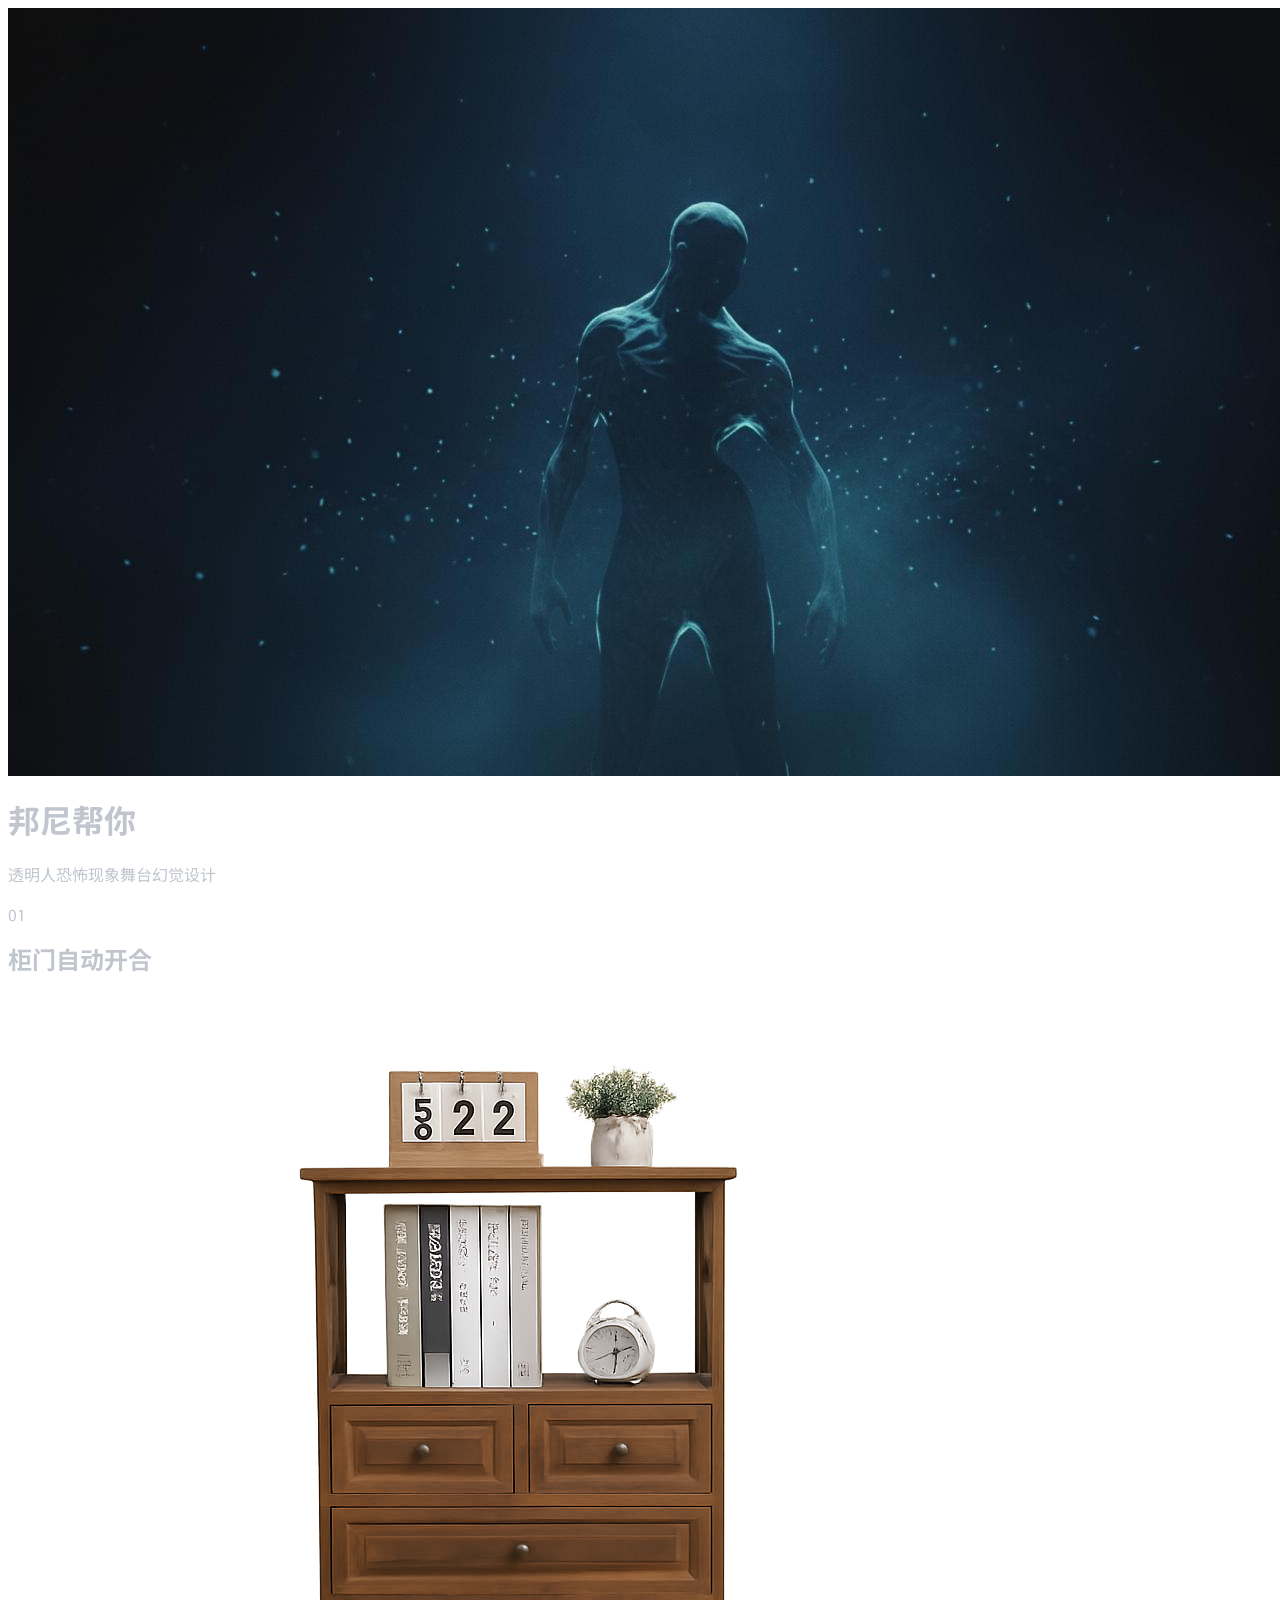
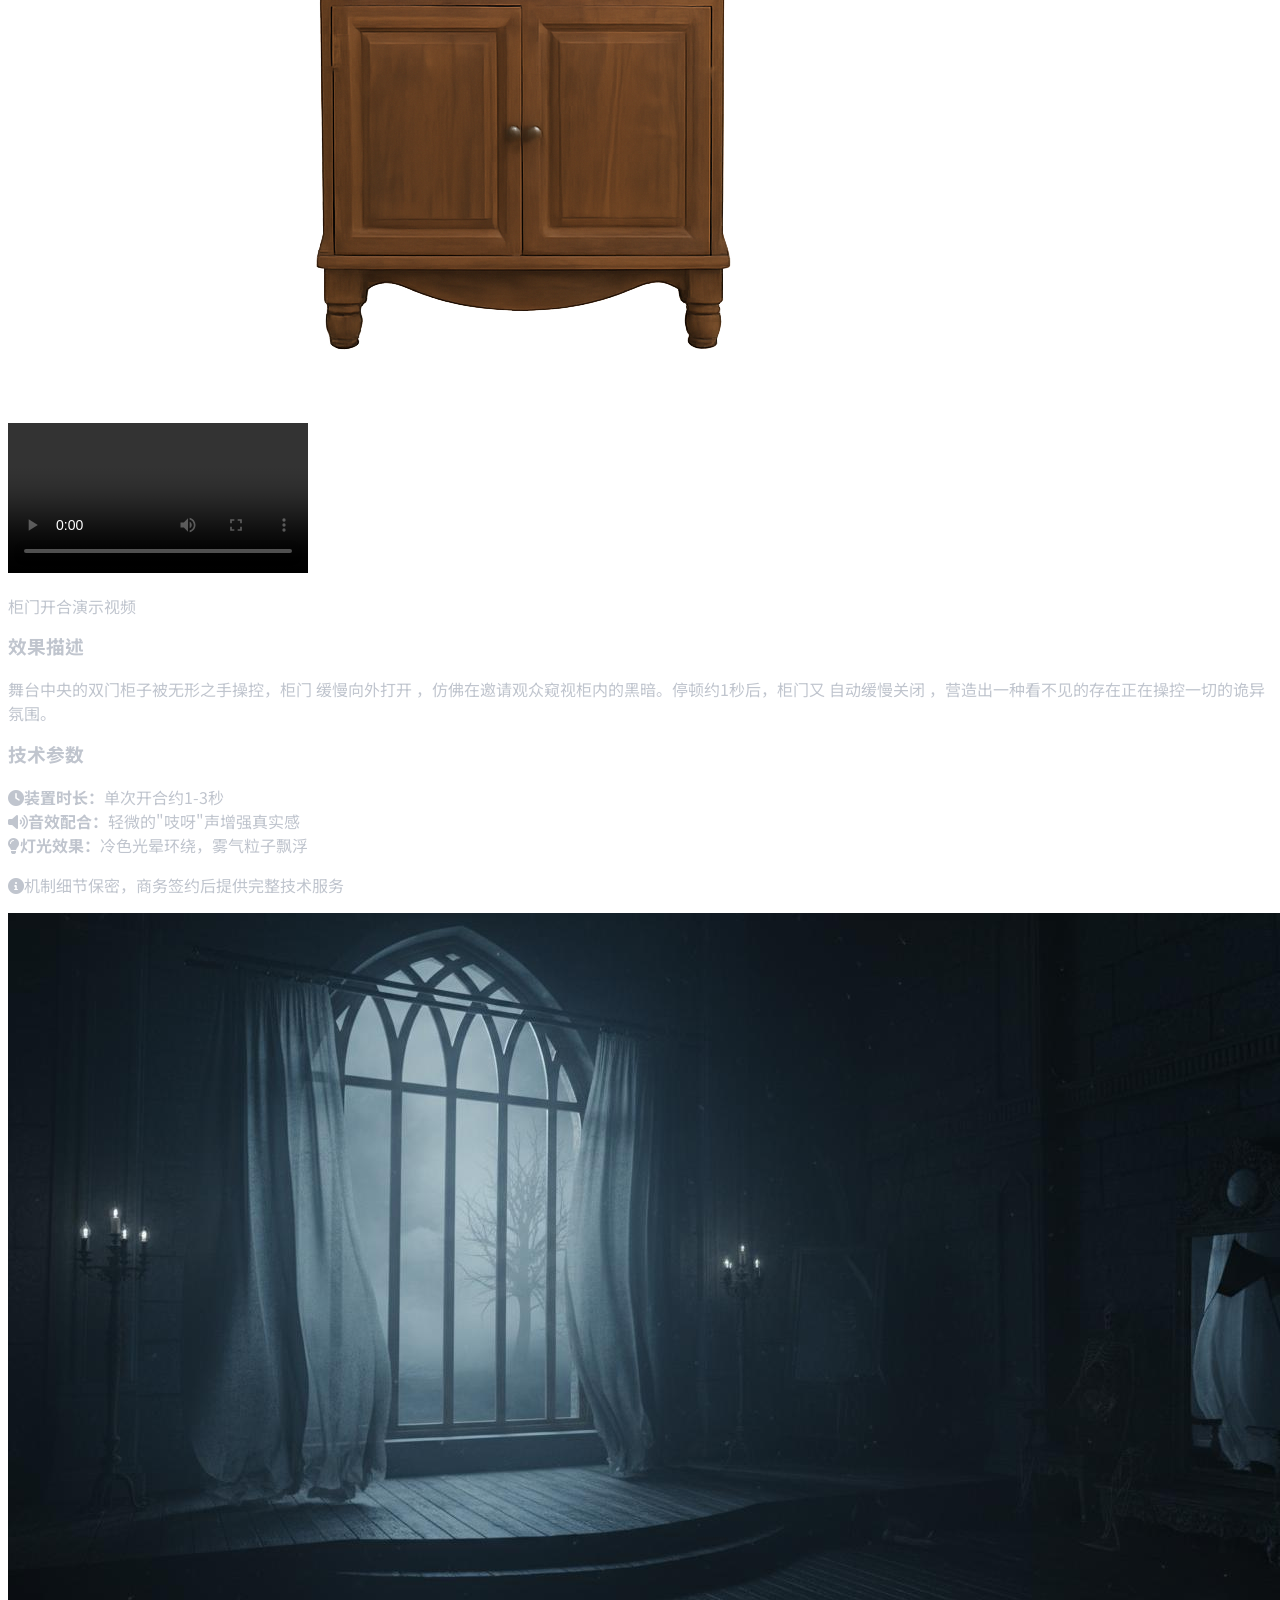
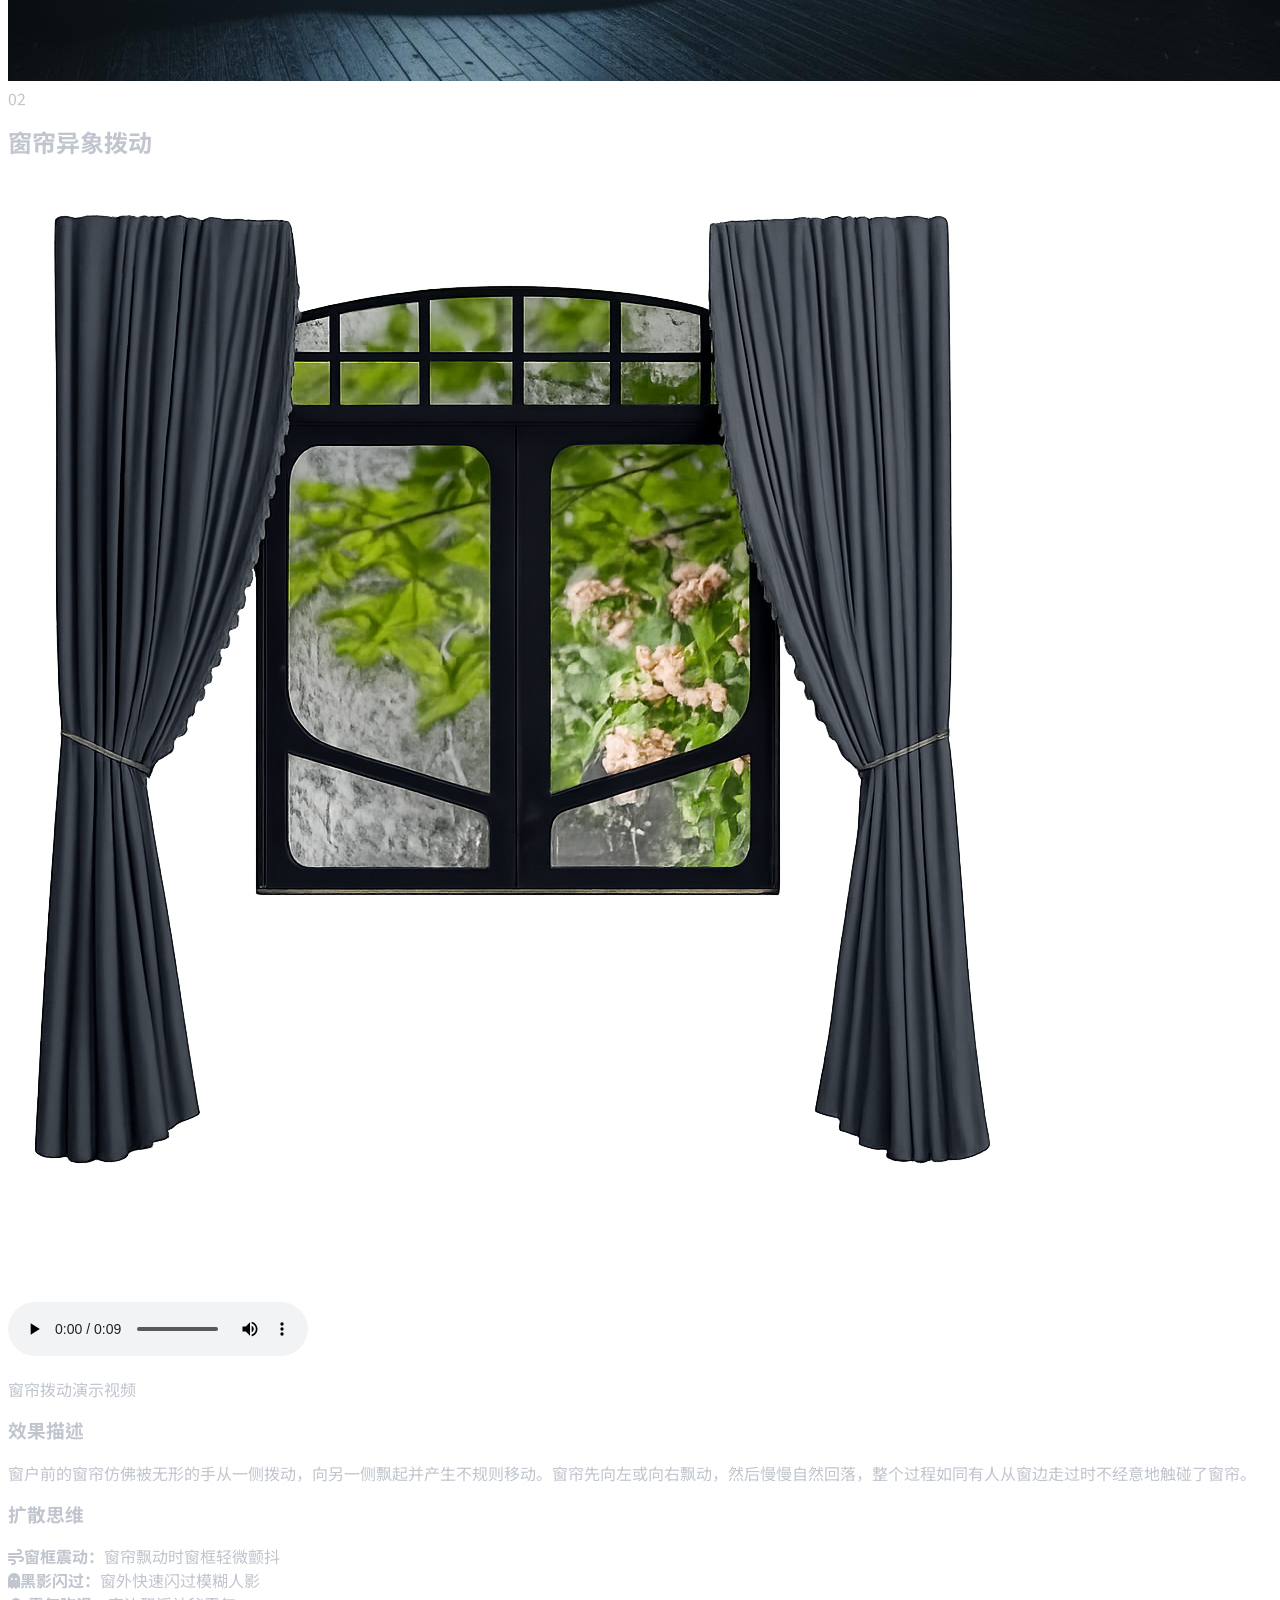
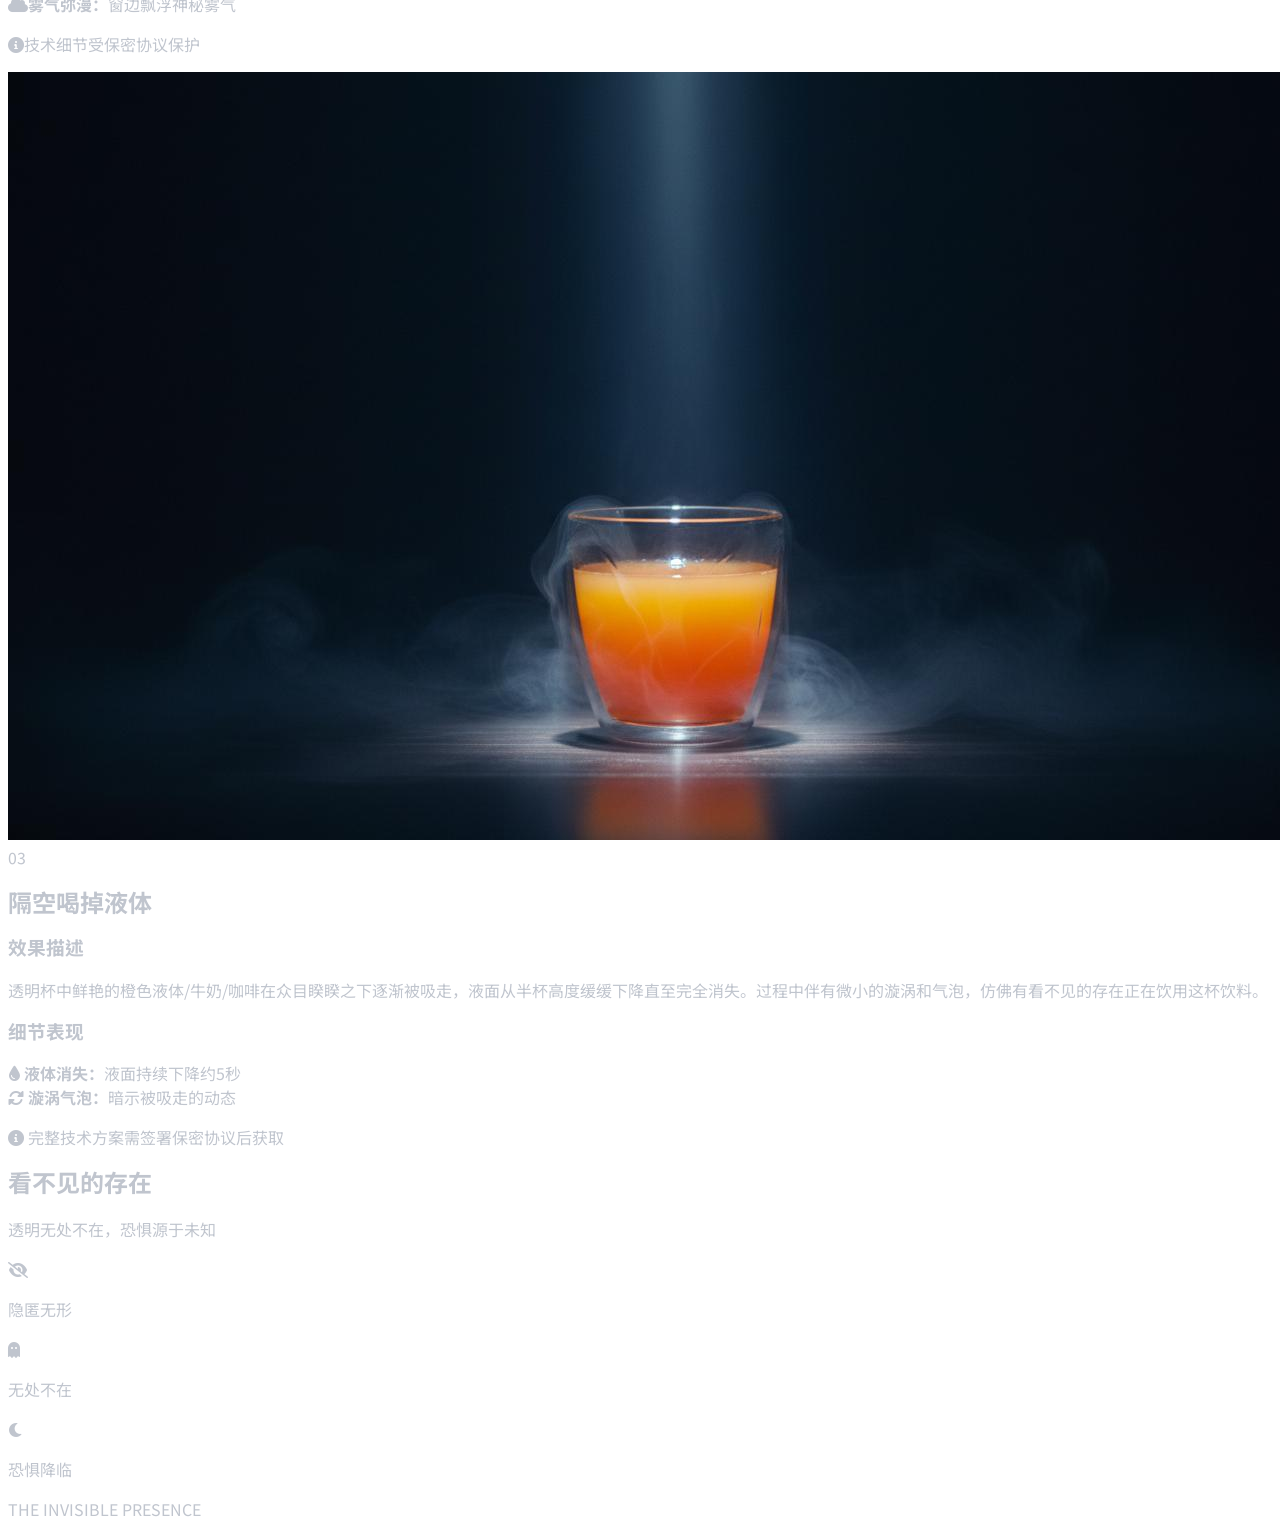
==== project/index.html @ ae7c069e "Update index.html" ====
<!DOCTYPE html>

<html lang="zh-CN">
<head>
<meta charset="utf-8"/>
<meta content="width=device-width, initial-scale=1.0" name="viewport"/>
<title>邦尼帮你 - 透明人恐怖现象舞台幻觉设计</title>
<script src="https://statics.moonshot.cn/kimi-ppt/html-gen/static/tailwindcss@4_0805.js"></script>
<link href="https://fonts.googleapis.com/css2?family=Chiron+Hei+HK:wght@400;700&amp;family=Oranienbaum&amp;family=Noto+Sans+SC:wght@300;400;500;700&amp;family=Quattrocento+Sans:wght@400;700&amp;display=swap" rel="stylesheet"/>
<link href="https://cdn.jsdelivr.net/npm/@fortawesome/fontawesome-free@6.0.0/css/all.min.css" rel="stylesheet"/>
<script src="https://cdnjs.cloudflare.com/ajax/libs/gsap/3.12.2/gsap.min.js"></script>
<style type="text/tailwindcss">
        @layer utilities {
            .ppt-slide {
                @apply relative w-[1280px] h-[720px] mx-auto p-[40px] box-border overflow-hidden mb-[40px];
            }
        }
    </style>
<style>
        body {
            color: #C0C5CE;
            font-family: 'Noto Sans SC', sans-serif;
        }
        .font-display {
            font-family: 'Chiron Hei HK', 'Oranienbaum', sans-serif;
        }
        .font-body {
            font-family: 'Noto Sans SC', 'Quattrocento Sans', sans-serif;
        }
        
        /* 冷光闪烁动画 */
        @keyframes coldGlow {
            0%, 100% { text-shadow: 0 0 10px rgba(74, 109, 124, 0.5), 0 0 20px rgba(74, 109, 124, 0.3); }
            50% { text-shadow: 0 0 20px rgba(74, 109, 124, 0.8), 0 0 40px rgba(74, 109, 124, 0.5), 0 0 60px rgba(74, 109, 124, 0.3); }
        }
        
        .cold-glow {
            animation: coldGlow 3s ease-in-out infinite;
        }
        
        /* 雾气粒子动画 */
        @keyframes fogFloat {
            0% { transform: translateY(0) translateX(0); opacity: 0.3; }
            25% { transform: translateY(-20px) translateX(10px); opacity: 0.6; }
            50% { transform: translateY(-40px) translateX(-10px); opacity: 0.4; }
            75% { transform: translateY(-20px) translateX(15px); opacity: 0.5; }
            100% { transform: translateY(0) translateX(0); opacity: 0.3; }
        }
        
        .fog-particle {
            animation: fogFloat 8s ease-in-out infinite;
        }
        
        /* 柜门开合动画 */
        @keyframes cabinetOpenLeft {
            0%, 100% { transform: rotateY(0deg); }
            50% { transform: rotateY(-110deg); }
        }
        
        @keyframes cabinetOpenRight {
            0%, 100% { transform: rotateY(0deg); }
            50% { transform: rotateY(110deg); }
        }
        
        .cabinet-door-left {
            transform-origin: left center;
            animation: cabinetOpenLeft 6s ease-in-out infinite;
        }
        
        .cabinet-door-right {
            transform-origin: right center;
            animation: cabinetOpenRight 6s ease-in-out infinite;
        }
        
        /* 窗帘飘动动画 */
        @keyframes curtainWave {
            0%, 100% { transform: skewX(0deg) translateX(0); }
            25% { transform: skewX(-8deg) translateX(-30px); }
            50% { transform: skewX(-15deg) translateX(-60px); }
            75% { transform: skewX(-8deg) translateX(-30px); }
        }
        
        .curtain-wave {
            animation: curtainWave 4s ease-in-out infinite;
            transform-origin: top center;
        }
        
        /* 液体下降动画 */
        @keyframes liquidDrainWithPause {
    0% { height: 100%; }
    25% { height: 0%; }  /* 5秒内下降（占25%时间） */
    50% { height: 0%; }  /* 暂停5秒 */
    75% { height: 100%; } /* 5秒内上升 */
    100% { height: 100%; } /* 暂停5秒 */
}

.liquid-drain-loop-css {
    animation: liquidDrainWithPause 20s ease-in-out infinite;
}
        
        /* 漩涡动画 */
        @keyframes swirl {
            0% { transform: rotate(0deg); }
            100% { transform: rotate(360deg); }
        }
        
        .swirl-effect {
            animation: swirl 2s linear infinite;
        }
        
        /* 手影闪现动画 */
        @keyframes handShadow {
            0%, 90%, 100% { opacity: 0; transform: scale(0.8); }
            45% { opacity: 0.6; transform: scale(1); }
        }
        
        .hand-shadow {
            animation: handShadow 5s ease-in-out infinite;
        }
        
        /* 模糊效果 */
        .blur-effect {
            filter: blur(3px);
        }
        
        /* 半透明效果 */
        .semi-transparent {
            opacity: 0.6;
        }
        
        /* 页面切换淡入效果 */
        .fade-in {
            animation: fadeIn 1.5s ease-in-out;
        }
        
        @keyframes fadeIn {
            from { opacity: 0; filter: blur(10px); }
            to { opacity: 1; filter: blur(0); }
        }
        
        /* 震动效果 */
        @keyframes shake {
            0%, 100% { transform: translateX(0); }
            10%, 30%, 50%, 70%, 90% { transform: translateX(-2px); }
            20%, 40%, 60%, 80% { transform: translateX(2px); }
        }
        
        .shake-effect {
            animation: shake 0.5s ease-in-out;
        }
        
        /* 黑影闪过 */
        @keyframes shadowFlash {
            0%, 100% { opacity: 0; transform: translateX(100px); }
            50% { opacity: 0.7; transform: translateX(-100px); }
        }
        
        .shadow-flash {
            animation: shadowFlash 2s ease-in-out infinite;
        }
        
        /* 气泡动画 */
        @keyframes bubble {
            0% { transform: translateY(0) scale(1); opacity: 0.8; }
            100% { transform: translateY(-50px) scale(0.5); opacity: 0; }
        }
        
        .bubble {
            animation: bubble 1.5s ease-out infinite;
        }
        
        /* 3D透视 */
        .perspective-1000 {
            perspective: 1000px;
        }
        
        .preserve-3d {
            transform-style: preserve-3d;
        }
    </style>
</head>
<body class="bg-gray-50 py-8">
<!-- 封面页 -->
<div class="ppt-slide !bg-[#0A0E17]" type="cover">
<img alt="background" class="absolute inset-0 w-full h-full object-cover opacity-60" src="cover_background.jpg"/>
<div class="absolute inset-0 bg-gradient-to-b from-[#0A0E17]/30 via-[#1A2536]/50 to-[#0A0E17]/80"></div>
<!-- 雾气粒子 -->
<div class="absolute inset-0 overflow-hidden pointer-events-none">
<div class="fog-particle absolute w-32 h-32 rounded-full bg-[#4A6D7C]/20 blur-3xl" style="top: 20%; left: 15%; animation-delay: 0s;"></div>
<div class="fog-particle absolute w-48 h-48 rounded-full bg-[#4A6D7C]/15 blur-3xl" style="top: 60%; left: 70%; animation-delay: 2s;"></div>
<div class="fog-particle absolute w-40 h-40 rounded-full bg-[#2C3E50]/20 blur-3xl" style="top: 40%; left: 40%; animation-delay: 4s;"></div>
<div class="fog-particle absolute w-24 h-24 rounded-full bg-[#4A6D7C]/10 blur-2xl" style="top: 70%; left: 20%; animation-delay: 1s;"></div>
<div class="fog-particle absolute w-56 h-56 rounded-full bg-[#1A2536]/25 blur-3xl" style="top: 10%; left: 60%; animation-delay: 3s;"></div>
</div>
<div class="relative z-10 h-full flex flex-col justify-center items-center text-center">
<h1 class="font-display text-8xl font-bold text-[#C0C5CE] mb-6 cold-glow tracking-wider">邦尼帮你</h1>
<div class="w-32 h-0.5 bg-gradient-to-r from-transparent via-[#4A6D7C] to-transparent mb-8"></div>
<p class="font-body text-2xl text-[#C0C5CE]/80 tracking-widest">透明人恐怖现象舞台幻觉设计</p>
<div class="mt-16 flex items-center gap-4">
<div class="w-2 h-2 rounded-full bg-[#4A6D7C] animate-pulse"></div>
<div class="w-2 h-2 rounded-full bg-[#4A6D7C] animate-pulse" style="animation-delay: 0.3s;"></div>
<div class="w-2 h-2 rounded-full bg-[#4A6D7C] animate-pulse" style="animation-delay: 0.6s;"></div>
</div>
</div>
</div>
<!-- 替换用：柜门自动开合（缩小的柜子 + 产品图 + 视频链接） -->
<!-- Slide 2 - Cabinet -->
<div class="ppt-slide !bg-[#0A0E17]" type="content">
    <div class="absolute inset-0 bg-gradient-to-br from-[#0A0E17] via-[#1A2536] to-[#0A0E17]"></div>
    <!-- 雾气效果 -->
    <div class="absolute inset-0 overflow-hidden pointer-events-none">
        <div class="fog-particle absolute w-64 h-64 rounded-full bg-[#4A6D7C]/10 blur-3xl" style="top: 10%; left: 5%;"></div>
        <div class="fog-particle absolute w-48 h-48 rounded-full bg-[#2C3E50]/15 blur-3xl" style="top: 60%; right: 10%; animation-delay: 2s;"></div>
    </div>
    <!-- 标题区域 -->
    <div class="relative z-10 mb-6">
        <div class="flex items-center gap-4 mb-2">
            <div class="w-12 h-12 rounded-full bg-[#4A6D7C]/30 flex items-center justify-center border border-[#4A6D7C]/50">
                <span class="font-display text-2xl font-bold text-[#4A6D7C]">01</span>
            </div>
            <h2 class="font-display text-5xl font-bold text-[#C0C5CE]">柜门自动开合</h2>
        </div>
        <div class="ml-16 w-48 h-0.5 bg-gradient-to-r from-[#4A6D7C] to-transparent"></div>
    </div>
    <!-- 主体内容区域 - 重构左侧 -->
    <div class="relative z-10 flex gap-8 h-[520px]">
        <!-- 左侧：动画 + 图片 + 视频链接 -->
        <div class="flex-1 flex flex-col gap-6">
            <!-- 上部：动画和静态图并排 -->
            <div class="flex items-start gap-4">
                <!-- 柜子动画 (缩小版) -->
                <div class="relative perspective-1000 flex-shrink-0">
                    <!-- 冷色光晕 -->
                    <div class="absolute -inset-8 bg-[#4A6D7C]/20 rounded-lg blur-2xl"></div>
                    <!-- 柜子容器 - 尺寸缩小 -->
                    <div class="relative w-[300px] h-[340px] preserve-3d">
                        <!-- 柜体背景 -->
                        <div class="absolute inset-0 bg-[#2C3E50]/80 rounded-sm"></div>
                        <!-- 左柜门 -->
                        <div class="cabinet-door-left absolute left-0 top-0 w-1/2 h-full bg-gradient-to-br from-[#3D2914] via-[#5C4024] to-[#3D2914] rounded-l-sm border-r border-[#1A2536]/50 shadow-2xl">
                            <div class="absolute inset-2 bg-gradient-to-br from-[#4A3728] via-[#6B5035] to-[#4A3728] rounded-l-sm"></div>
                            <!-- 门把手 -->
                            <div class="absolute right-3 top-1/2 -translate-y-1/2 w-3 h-12 bg-gradient-to-b from-[#8B7355] via-[#A0826D] to-[#8B7355] rounded-full shadow-lg"></div>
                            <!-- 木纹细节 -->
                            <div class="absolute inset-4 opacity-30">
                                <div class="h-full w-full bg-gradient-to-b from-transparent via-[#2C1810]/40 to-transparent"></div>
                            </div>
                        </div>
                        <!-- 右柜门 -->
                        <div class="cabinet-door-right absolute right-0 top-0 w-1/2 h-full bg-gradient-to-bl from-[#3D2914] via-[#5C4024] to-[#3D2914] rounded-r-sm border-l border-[#1A2536]/50 shadow-2xl">
                            <div class="absolute inset-2 bg-gradient-to-bl from-[#4A3728] via-[#6B5035] to-[#4A3728] rounded-r-sm"></div>
                            <!-- 门把手 -->
                            <div class="absolute left-3 top-1/2 -translate-y-1/2 w-3 h-12 bg-gradient-to-b from-[#8B7355] via-[#A0826D] to-[#8B7355] rounded-full shadow-lg"></div>
                            <!-- 木纹细节 -->
                            <div class="absolute inset-4 opacity-30">
                                <div class="h-full w-full bg-gradient-to-b from-transparent via-[#2C1810]/40 to-transparent"></div>
                            </div>
                        </div>
                        <!-- 柜内黑暗 -->
                        <div class="absolute inset-0 flex items-center justify-center pointer-events-none">
                            <div class="w-[140px] h-[280px] bg-[#0A0E17] opacity-90"></div>
                        </div>
                    </div>
                    <!-- 雾气粒子环绕 -->
                    <div class="absolute -inset-4 pointer-events-none">
                        <div class="fog-particle absolute w-8 h-8 rounded-full bg-[#4A6D7C]/40 blur-sm" style="top: 20%; left: -10%;"></div>
                        <div class="fog-particle absolute w-6 h-6 rounded-full bg-[#4A6D7C]/30 blur-sm" style="top: 60%; right: -5%; animation-delay: 1s;"></div>
                        <div class="fog-particle absolute w-10 h-10 rounded-full bg-[#2C3E50]/35 blur-sm" style="bottom: 20%; left: 20%; animation-delay: 2s;"></div>
                    </div>
                </div>
                <!-- 静态图片 cabinet.png -->
                <div class="flex-shrink-0">
                   <img src="cabinet.png" alt="Cabinet" class="w-[300px] h-[340px]">
                </div>
            </div>
            <!-- 下部：视频链接 -->
            <!-- 下部：视频链接 (居中) -->
<!-- 下部：视频播放器 -->
<!-- 下部：视频播放器 (适配竖屏视频) -->
<div class="mt-6 text-center">
    <video controls class="w-full max-w-[400px] max-h-[300px] mx-auto rounded-lg shadow-2xl border border-[#4A6D7C]/30">
        <source src="cabinet.MP4" type="video/mp4">
        您的浏览器不支持视频播放。
    </video>
    <p class="text-[#C0C5CE]/60 text-sm mt-2">柜门开合演示视频</p>
</div>
        </div>
        <!-- 右侧：说明文字 (保持不变) -->
        <div class="w-[420px] flex flex-col justify-center gap-6">
            <div class="bg-[#1A2536]/60 backdrop-blur-sm rounded-lg p-6 border border-[#4A6D7C]/30">
                <h3 class="font-display text-2xl font-bold text-[#4A6D7C] mb-4">效果描述</h3>
                <p class="font-body text-base text-[#C0C5CE]/90 leading-relaxed">
                    舞台中央的双门柜子被无形之手操控，柜门
                    <span class="text-[#4A6D7C] font-semibold">缓慢向外打开</span>
                    ，仿佛在邀请观众窥视柜内的黑暗。停顿约1秒后，柜门又
                    <span class="text-[#4A6D7C] font-semibold">自动缓慢关闭</span>
                    ，营造出一种看不见的存在正在操控一切的诡异氛围。
                </p>
            </div>
            <div class="bg-[#1A2536]/60 backdrop-blur-sm rounded-lg p-6 border border-[#4A6D7C]/30">
                <h3 class="font-display text-2xl font-bold text-[#4A6D7C] mb-4">技术参数</h3>
                <div class="space-y-3 font-body text-base text-[#C0C5CE]/90">
                    <div class="flex items-start gap-3"><i class="fas fa-clock text-[#4A6D7C] mt-1"></i><span><strong>装置时长：</strong>单次开合约1-3秒</span></div>
                    <div class="flex items-start gap-3"><i class="fas fa-volume-up text-[#4A6D7C] mt-1"></i><span><strong>音效配合：</strong>轻微的"吱呀"声增强真实感</span></div>
                    <div class="flex items-start gap-3"><i class="fas fa-lightbulb text-[#4A6D7C] mt-1"></i><span><strong>灯光效果：</strong>冷色光晕环绕，雾气粒子飘浮</span></div>
                </div>
            </div>
            <div class="bg-[#2C3E50]/40 rounded-lg p-4 border-l-4 border-[#4A6D7C]">
                <p class="font-body text-sm text-[#C0C5CE]/70 italic"><i class="fas fa-info-circle text-[#4A6D7C] mr-2"></i>机制细节保密，商务签约后提供完整技术服务</p>
            </div>
        </div>
    </div>
</div>
   <!-- Curtaim -->     
        <!-- Slide 3 - Curtain -->
<div class="ppt-slide !bg-[#0A0E17]" type="content">
    <img alt="curtain background" class="absolute inset-0 w-full h-full object-cover opacity-40" src="curtain_window.jpg">
    <div class="absolute inset-0 bg-gradient-to-b from-[#0A0E17]/60 via-[#1A2536]/40 to-[#0A0E17]/80"></div>
    <!-- 标题区域 -->
    <div class="relative z-10 mb-4">
        <div class="flex items-center gap-4 mb-2">
            <div class="w-12 h-12 rounded-full bg-[#4A6D7C]/30 flex items-center justify-center border border-[#4A6D7C]/50">
                <span class="font-display text-2xl font-bold text-[#4A6D7C]">02</span>
            </div>
            <h2 class="font-display text-5xl font-bold text-[#C0C5CE]">窗帘异象拨动</h2>
        </div>
        <div class="ml-16 w-48 h-0.5 bg-gradient-to-r from-[#4A6D7C] to-transparent"></div>
    </div>
    <!-- 主体内容 -->
    <div class="relative z-10 flex gap-8 h-[520px]">
        <!-- 左侧：动画 + 图片 + 视频链接 -->
        <div class="flex-1 flex flex-col gap-6">
            <!-- 上部：动画和静态图并排 -->
            <div class="flex items-start gap-4">
                <!-- 窗帘动画 (缩小版) -->
                <div class="relative flex-shrink-0">
                    <!-- 窗户框架 - 缩小尺寸 -->
                    <div class="relative w-[340px] h-[300px] bg-[#2C3E50] rounded-lg p-2 shadow-2xl">
                        <!-- 窗玻璃（窗外景象） -->
                        <div class="absolute inset-2 bg-gradient-to-b from-[#1A2536] via-[#2C3E50] to-[#0A0E17] rounded overflow-hidden">
                            <!-- 窗外模糊树影 -->
                            <div class="absolute bottom-0 left-0 right-0 h-24 bg-gradient-to-t from-[#0A0E17] to-transparent"></div>
                            <div class="absolute top-6 left-6 w-16 h-24 bg-[#1A2536]/50 rounded-full blur-xl"></div>
                            <div class="absolute top-12 right-12 w-12 h-18 bg-[#1A2536]/40 rounded-full blur-lg"></div>
                            <!-- 黑影闪过 -->
                            <div class="shadow-flash absolute top-1/3 left-0 w-20 h-32 bg-[#0A0E17]/70 blur-md rounded-full"></div>
                        </div>
                        <!-- 窗框十字 -->
                        <div class="absolute top-2 bottom-2 left-1/2 w-0.5 bg-[#2C3E50] -translate-x-1/2"></div>
                        <div class="absolute left-2 right-2 top-1/2 h-0.5 bg-[#2C3E50] -translate-y-1/2"></div>
                        <!-- 左侧窗帘 -->
                        <div class="curtain-wave absolute left-2 top-2 bottom-2 w-[calc(50%-6px)] bg-gradient-to-r from-[#C0C5CE]/25 via-[#C0C5CE]/15 to-transparent backdrop-blur-sm">
                            <div class="absolute inset-0 bg-gradient-to-b from-transparent via-[#4A6D7C]/10 to-transparent"></div>
                            <div class="absolute inset-0 flex flex-col justify-evenly">
                                <div class="h-px bg-[#C0C5CE]/10"></div>
                                <div class="h-px bg-[#C0C5CE]/10"></div>
                                <div class="h-px bg-[#C0C5CE]/10"></div>
                                <div class="h-px bg-[#C0C5CE]/10"></div>
                            </div>
                        </div>
                        <!-- 右侧窗帘 -->
                        <div class="absolute right-2 top-2 bottom-2 w-[calc(50%-6px)] bg-gradient-to-l from-[#C0C5CE]/20 via-[#C0C5CE]/10 to-transparent backdrop-blur-sm">
                            <div class="absolute inset-0 bg-gradient-to-b from-transparent via-[#4A6D7C]/10 to-transparent"></div>
                            <div class="absolute inset-0 flex flex-col justify-evenly">
                                <div class="h-px bg-[#C0C5CE]/10"></div>
                                <div class="h-px bg-[#C0C5CE]/10"></div>
                                <div class="h-px bg-[#C0C5CE]/10"></div>
                                <div class="h-px bg-[#C0C5CE]/10"></div>
                            </div>
                        </div>
                    </div>
                    <!-- 震动效果层 (可选，可保留但设为不震动或减小) -->
                    <div class="absolute inset-0 pointer-events-none border-2 border-[#4A6D7C]/20 rounded-lg"></div>
                    <!-- 雾气效果 -->
                    <div class="absolute -bottom-4 left-0 right-0 h-8 bg-gradient-to-t from-[#4A6D7C]/20 to-transparent blur-xl"></div>
                </div>
                <!-- 静态图片 window.png -->
                <div class="flex-shrink-0">
                   <img src="window.png" alt="Window" class="w-[340px] h-[300px]">
                </div>
            </div>
            <!-- 下部：视频链接 -->
            <!-- 下部：视频链接 (居中) -->
<!-- 下部：视频播放器 -->
<!-- 下部：视频播放器 (适配竖屏视频) -->
<div class="mt-6 text-center">
    <video controls class="w-full max-w-[400px] max-h-[200px] mx-auto rounded-lg shadow-2xl border border-[#4A6D7C]/30">
        <source src="curtain480.mp4" type="video/mp4">
        您的浏览器不支持视频播放。
    </video>
    <p class="text-[#C0C5CE]/60 text-sm mt-2">窗帘拨动演示视频</p>
</div>
        </div>
        <!-- 右侧：说明文字 (保持不变) -->
        <div class="w-[420px] flex flex-col justify-center gap-6">
            <div class="bg-[#1A2536]/70 backdrop-blur-sm rounded-lg p-6 border border-[#4A6D7C]/30">
                <h3 class="font-display text-2xl font-bold text-[#4A6D7C] mb-4">效果描述</h3>
                <p class="font-body text-base text-[#C0C5CE]/90 leading-relaxed">
                    窗户前的窗帘仿佛被<span class="text-[#4A6D7C] font-semibold">无形的手从一侧拨动</span>，向另一侧飘起并产生<span class="text-[#4A6D7C] font-semibold">不规则移动</span>。窗帘先向左或向右飘动，然后慢慢自然回落，整个过程如同有人从窗边走过时不经意地触碰了窗帘。
                </p>
            </div>
            <div class="bg-[#1A2536]/70 backdrop-blur-sm rounded-lg p-6 border border-[#4A6D7C]/30">
                <h3 class="font-display text-2xl font-bold text-[#4A6D7C] mb-4">扩散思维</h3>
                <div class="space-y-3 font-body text-base text-[#C0C5CE]/90">
                    <div class="flex items-start gap-3"><i class="fas fa-wind text-[#4A6D7C] mt-1"></i><span><strong>窗框震动：</strong>窗帘飘动时窗框轻微颤抖</span></div>
                    <div class="flex items-start gap-3"><i class="fas fa-ghost text-[#4A6D7C] mt-1"></i><span><strong>黑影闪过：</strong>窗外快速闪过模糊人影</span></div>
                    <div class="flex items-start gap-3"><i class="fas fa-cloud text-[#4A6D7C] mt-1"></i><span><strong>雾气弥漫：</strong>窗边飘浮神秘雾气</span></div>
                </div>
            </div>
            <div class="bg-[#2C3E50]/40 rounded-lg p-4 border-l-4 border-[#4A6D7C]">
                <p class="font-body text-sm text-[#C0C5CE]/70 italic"><i class="fas fa-info-circle text-[#4A6D7C] mr-2"></i>技术细节受保密协议保护</p>
            </div>
        </div>
    </div>
</div>

        
        <div class="ppt-slide !bg-[#0A0E17]" type="content">
<img alt="drink cup background" class="absolute inset-0 w-full h-full object-cover opacity-50" src="drink_cup.jpg"/>
<div class="absolute inset-0 bg-gradient-to-br from-[#0A0E17]/70 via-[#1A2536]/50 to-[#0A0E17]/80"></div>
<!-- 雾气粒子 -->
<div class="absolute inset-0 overflow-hidden pointer-events-none">
<div class="fog-particle absolute w-40 h-40 rounded-full bg-[#4A6D7C]/15 blur-3xl" style="top: 30%; left: 20%;"></div>
<div class="fog-particle absolute w-32 h-32 rounded-full bg-[#2C3E50]/20 blur-3xl" style="top: 50%; right: 30%; animation-delay: 1.5s;"></div>
</div>
<!-- 标题区域 -->
<div class="relative z-10 mb-4">
<div class="flex items-center gap-4 mb-2">
<div class="w-12 h-12 rounded-full bg-[#4A6D7C]/30 flex items-center justify-center border border-[#4A6D7C]/50">
<span class="font-display text-2xl font-bold text-[#4A6D7C]">03</span>
</div>
<h2 class="font-display text-5xl font-bold text-[#C0C5CE]">隔空喝掉液体</h2>
</div>
<div class="ml-16 w-48 h-0.5 bg-gradient-to-r from-[#4A6D7C] to-transparent"></div>
</div>
<!-- 主体内容 -->
<div class="relative z-10 flex gap-8 h-[520px]">
<!-- 左侧：饮料杯动画 -->
<div class="flex-1 flex items-center justify-center">
<div class="relative">
<!-- 桌子 -->
<div class="absolute -bottom-4 left-1/2 -translate-x-1/2 w-[400px] h-4 bg-gradient-to-b from-[#2C3E50] to-[#1A2536] rounded-full blur-sm"></div>
<!-- 玻璃杯 -->
<div class="relative w-40 h-52">
<!-- 杯身 -->
<div class="absolute inset-0 bg-gradient-to-b from-[#C0C5CE]/20 via-[#C0C5CE]/10 to-[#C0C5CE]/20 rounded-b-3xl backdrop-blur-sm border border-[#C0C5CE]/30 overflow-hidden">
<!-- 液体 -->
<div class="absolute bottom-0 left-2 right-2 liquid-drain-loop-css overflow-hidden">
<div class="w-full h-full bg-gradient-to-t from-[#FF6B35] via-[#FF8C42] to-[#FFB347] opacity-90">
<!-- 漩涡效果 -->
<div class="swirl-effect absolute top-1/2 left-1/2 -translate-x-1/2 -translate-y-1/2 w-20 h-20">
<div class="w-full h-full rounded-full border-2 border-[#FF6B35]/50 border-t-transparent"></div>
</div>
<!-- 气泡 -->
<div class="bubble absolute bottom-4 left-1/4 w-2 h-2 bg-[#FF8C42]/60 rounded-full"></div>
<div class="bubble absolute bottom-8 left-1/2 w-1.5 h-1.5 bg-[#FF8C42]/50 rounded-full" style="animation-delay: 0.3s;"></div>
<div class="bubble absolute bottom-6 right-1/4 w-2 h-2 bg-[#FF8C42]/55 rounded-full" style="animation-delay: 0.6s;"></div>
</div>
</div>
<!-- 杯壁指印雾气 -->
<div class="absolute top-8 left-2 w-8 h-12 bg-[#C0C5CE]/20 rounded-full blur-md opacity-60"></div>
<div class="absolute top-12 right-3 w-6 h-10 bg-[#C0C5CE]/15 rounded-full blur-sm opacity-40"></div>
</div>
<!-- 手影效果 -->
<div class="hand-shadow absolute -right-8 top-12 w-32 h-40">
    <div class="w-full h-full bg-gradient-to-br from-[#0A0E17]/90 to-[#4A6D7C]/40 rounded-full blur-md transform rotate-12"></div>
</div>
<!-- 杯口高光 -->
<div class="absolute -top-1 left-2 right-2 h-2 bg-[#C0C5CE]/40 rounded-full blur-sm"></div>
</div>
<!-- 雾气环绕 -->
<div class="absolute -inset-8 pointer-events-none">
<div class="fog-particle absolute w-16 h-16 rounded-full bg-[#4A6D7C]/25 blur-xl" style="top: 0; left: -20px;"></div>
<div class="fog-particle absolute w-12 h-12 rounded-full bg-[#2C3E50]/30 blur-lg" style="bottom: 10px; right: -15px; animation-delay: 1s;"></div>
</div>
</div>
</div>
<!-- 右侧：说明文字 -->
<div class="w-[420px] flex flex-col justify-center gap-6">
<div class="bg-[#1A2536]/70 backdrop-blur-sm rounded-lg p-6 border border-[#4A6D7C]/30">
<h3 class="font-display text-2xl font-bold text-[#4A6D7C] mb-4">效果描述</h3>
<p class="font-body text-base text-[#C0C5CE]/90 leading-relaxed">
                        透明杯中鲜艳的橙色液体/牛奶/咖啡在众目睽睽之下<span class="text-[#4A6D7C] font-semibold">逐渐被吸走</span>，液面从半杯高度<span class="text-[#4A6D7C] font-semibold">缓缓下降直至完全消失</span>。过程中伴有微小的漩涡和气泡，仿佛有看不见的存在正在饮用这杯饮料。
                    </p>
</div>
<div class="bg-[#1A2536]/70 backdrop-blur-sm rounded-lg p-6 border border-[#4A6D7C]/30">
<h3 class="font-display text-2xl font-bold text-[#4A6D7C] mb-4">细节表现</h3>
<div class="space-y-3 font-body text-base text-[#C0C5CE]/90">
<div class="flex items-start gap-3">
<i class="fas fa-tint text-[#FF6B35] mt-1"></i>
<span><strong>液体消失：</strong>液面持续下降约5秒</span>
</div>
<div class="flex items-start gap-3">
<i class="fas fa-sync-alt text-[#4A6D7C] mt-1"></i>
<span><strong>漩涡气泡：</strong>暗示被吸走的动态</span>
</div>
</div>
</div>
<div class="bg-[#2C3E50]/40 rounded-lg p-4 border-l-4 border-[#4A6D7C]">
<p class="font-body text-sm text-[#C0C5CE]/70 italic">
<i class="fas fa-info-circle text-[#4A6D7C] mr-2"></i>
                        完整技术方案需签署保密协议后获取
                    </p>
</div>
</div>
</div>
</div><div class="ppt-slide !bg-[#0A0E17]" type="final">
<div class="absolute inset-0 bg-gradient-to-b from-[#0A0E17] via-[#1A2536] to-[#0A0E17]"></div>
<!-- 雾气效果 -->
<div class="absolute inset-0 overflow-hidden pointer-events-none">
<div class="fog-particle absolute w-96 h-96 rounded-full bg-[#4A6D7C]/10 blur-3xl" style="top: 10%; left: 20%;"></div>
<div class="fog-particle absolute w-80 h-80 rounded-full bg-[#2C3E50]/15 blur-3xl" style="bottom: 20%; right: 15%; animation-delay: 2s;"></div>
<div class="fog-particle absolute w-64 h-64 rounded-full bg-[#1A2536]/20 blur-3xl" style="top: 50%; left: 50%; animation-delay: 4s;"></div>
</div>
<!-- 若隐若现的脚印 -->
<div class="absolute inset-0 pointer-events-none overflow-hidden">
<div class="absolute bottom-32 left-40 w-20 h-10 bg-[#4A6D7C]/10 rounded-full blur-xl transform rotate-12"></div>
<div class="absolute bottom-40 left-56 w-16 h-8 bg-[#4A6D7C]/8 rounded-full blur-lg transform -rotate-6" style="animation-delay: 0.5s;"></div>
<div class="absolute bottom-28 left-72 w-20 h-10 bg-[#4A6D7C]/10 rounded-full blur-xl transform rotate-12" style="animation-delay: 1s;"></div>
<div class="absolute bottom-36 left-88 w-16 h-8 bg-[#4A6D7C]/8 rounded-full blur-lg transform -rotate-6" style="animation-delay: 1.5s;"></div>
</div>
<div class="relative z-10 h-full flex flex-col justify-center items-center text-center">
<h2 class="font-display text-7xl font-bold text-[#C0C5CE] mb-6 cold-glow">看不见的存在</h2>
<div class="w-40 h-0.5 bg-gradient-to-r from-transparent via-[#4A6D7C] to-transparent mb-8"></div>
<p class="font-body text-3xl text-[#C0C5CE]/80 tracking-wider mb-12">透明无处不在，恐惧源于未知</p>
<div class="flex items-center gap-12 mt-8">
<div class="text-center">
<div class="w-20 h-20 rounded-full bg-[#4A6D7C]/20 flex items-center justify-center mb-3 border border-[#4A6D7C]/40">
<i class="fas fa-eye-slash text-3xl text-[#4A6D7C]"></i>
</div>
<p class="font-body text-base text-[#C0C5CE]/70">隐匿无形</p>
</div>
<div class="text-center">
<div class="w-20 h-20 rounded-full bg-[#4A6D7C]/20 flex items-center justify-center mb-3 border border-[#4A6D7C]/40">
<i class="fas fa-ghost text-3xl text-[#4A6D7C]"></i>
</div>
<p class="font-body text-base text-[#C0C5CE]/70">无处不在</p>
</div>
<div class="text-center">
<div class="w-20 h-20 rounded-full bg-[#4A6D7C]/20 flex items-center justify-center mb-3 border border-[#4A6D7C]/40">
<i class="fas fa-moon text-3xl text-[#4A6D7C]"></i>
</div>
<p class="font-body text-base text-[#C0C5CE]/70">恐惧降临</p>
</div>
</div>
<div class="mt-16">
<p class="font-body text-lg text-[#4A6D7C]/70 tracking-widest">THE INVISIBLE PRESENCE</p>
</div>
</div>
</div>
</body>
</html>
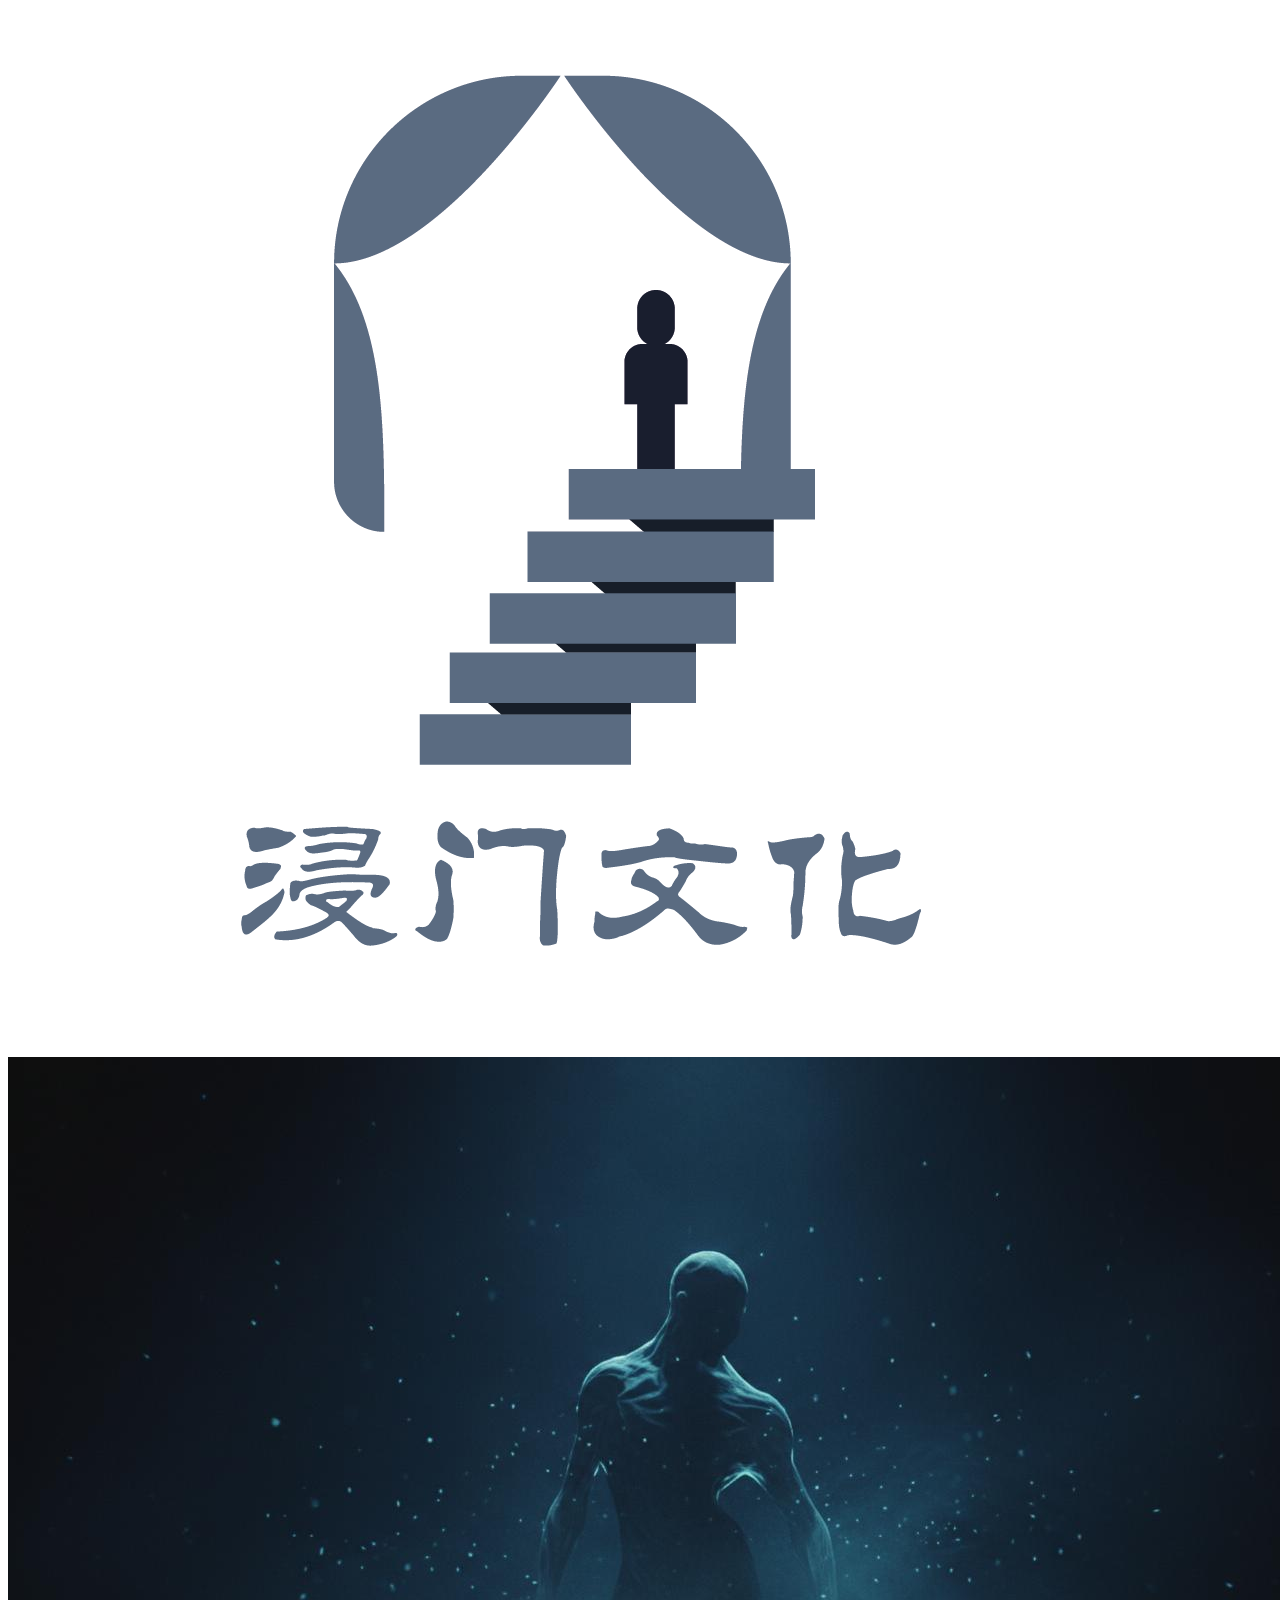
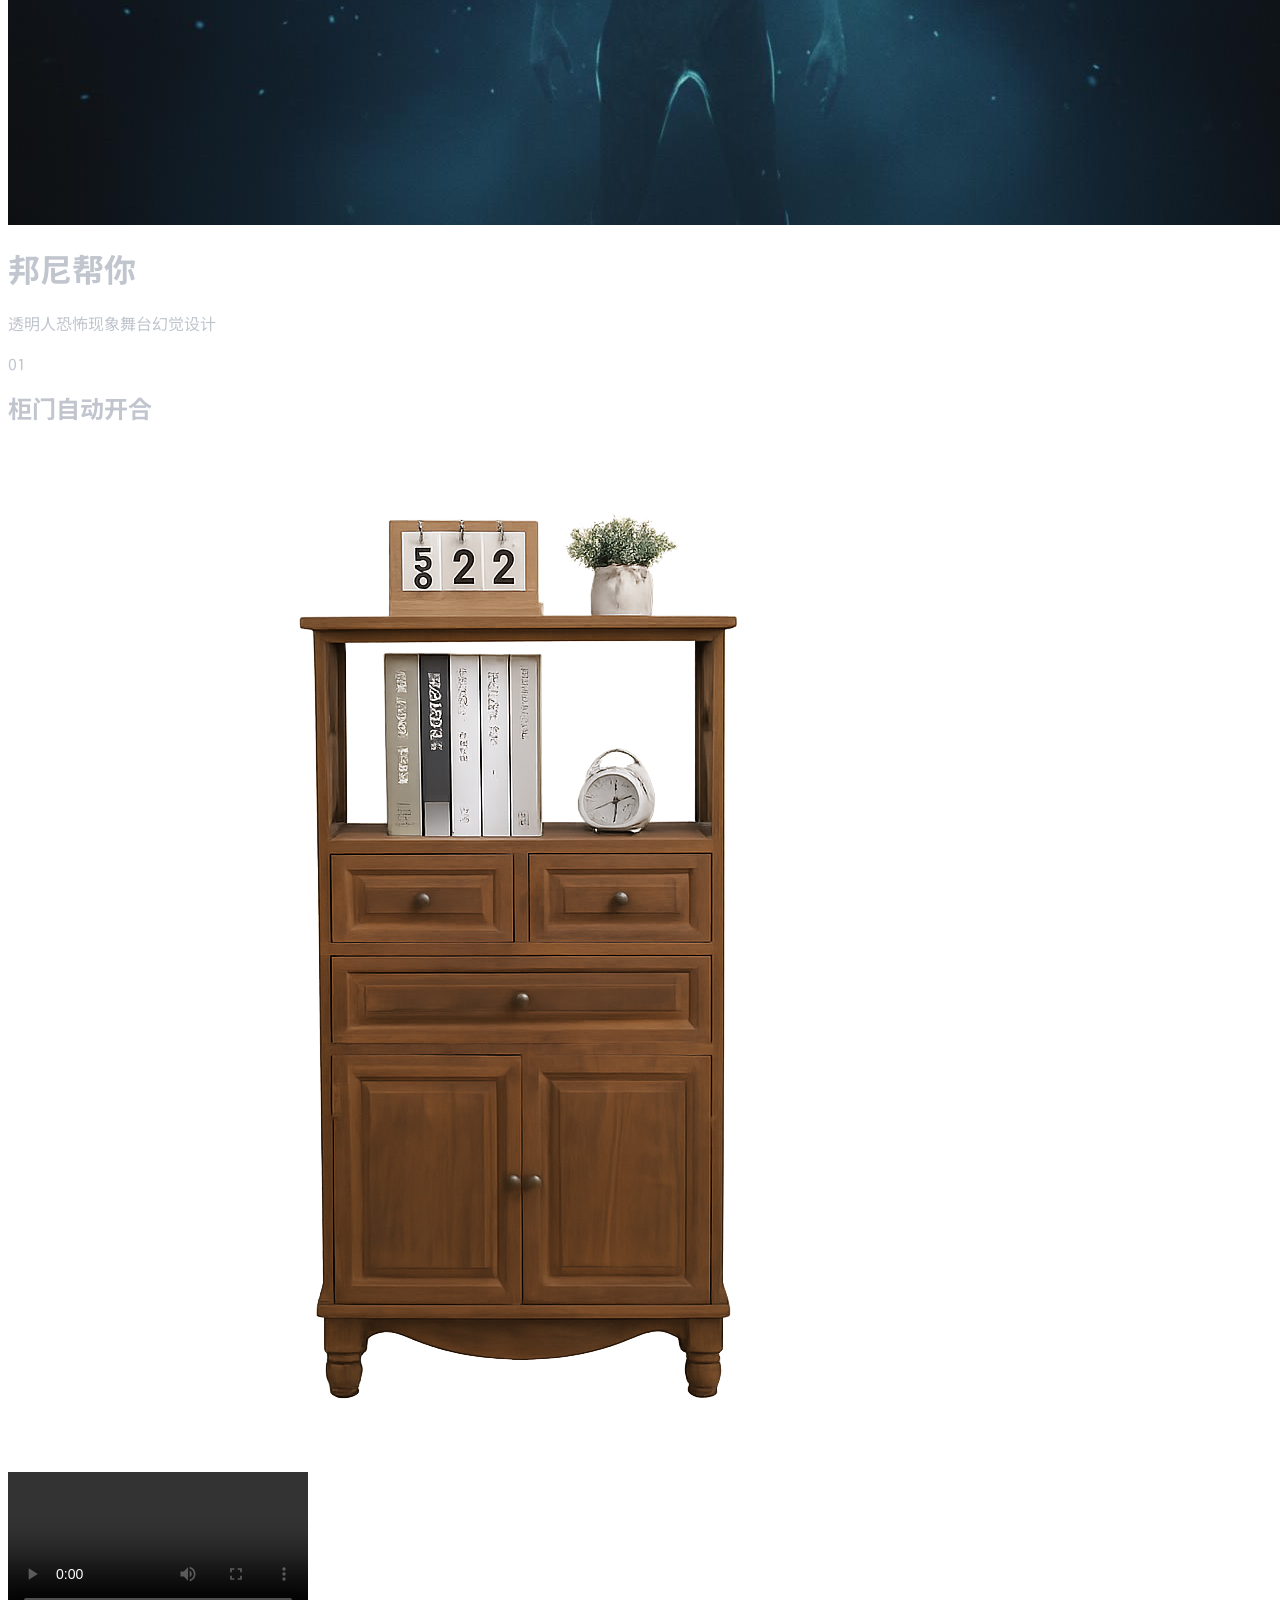
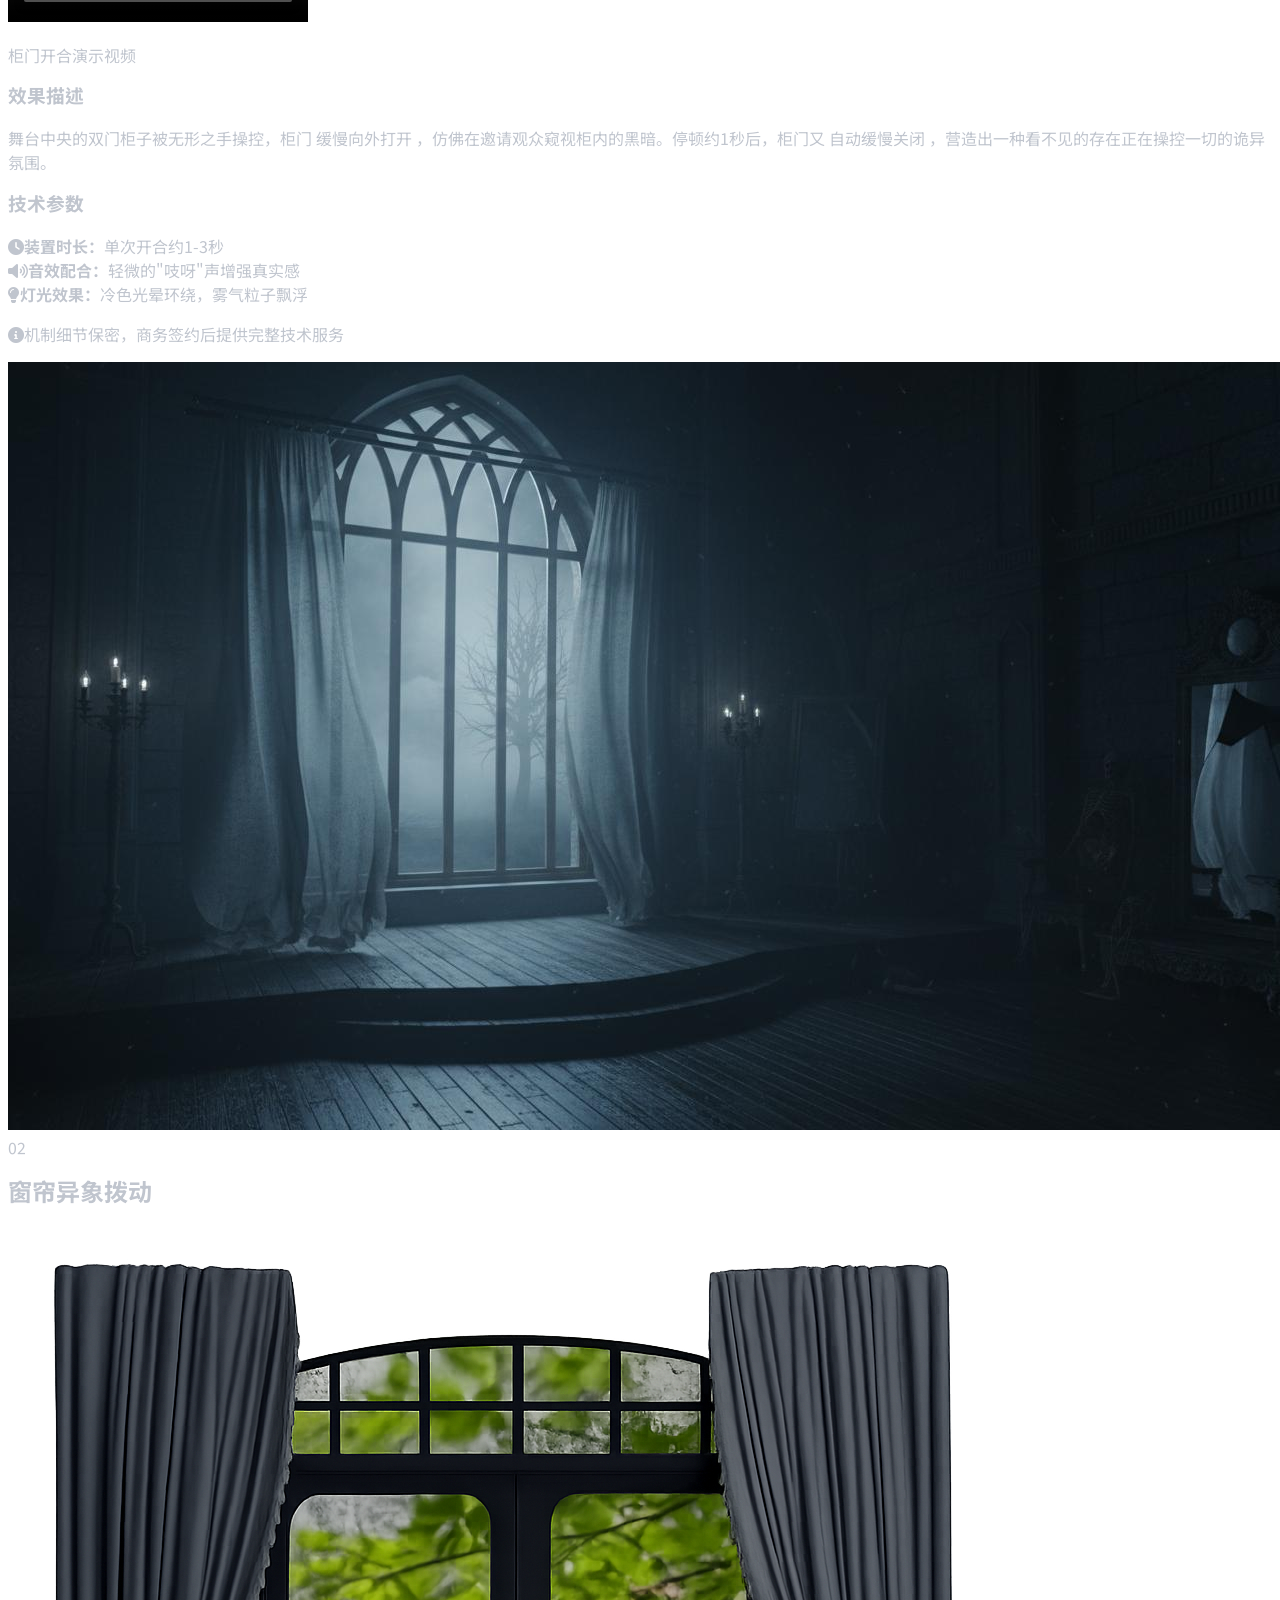
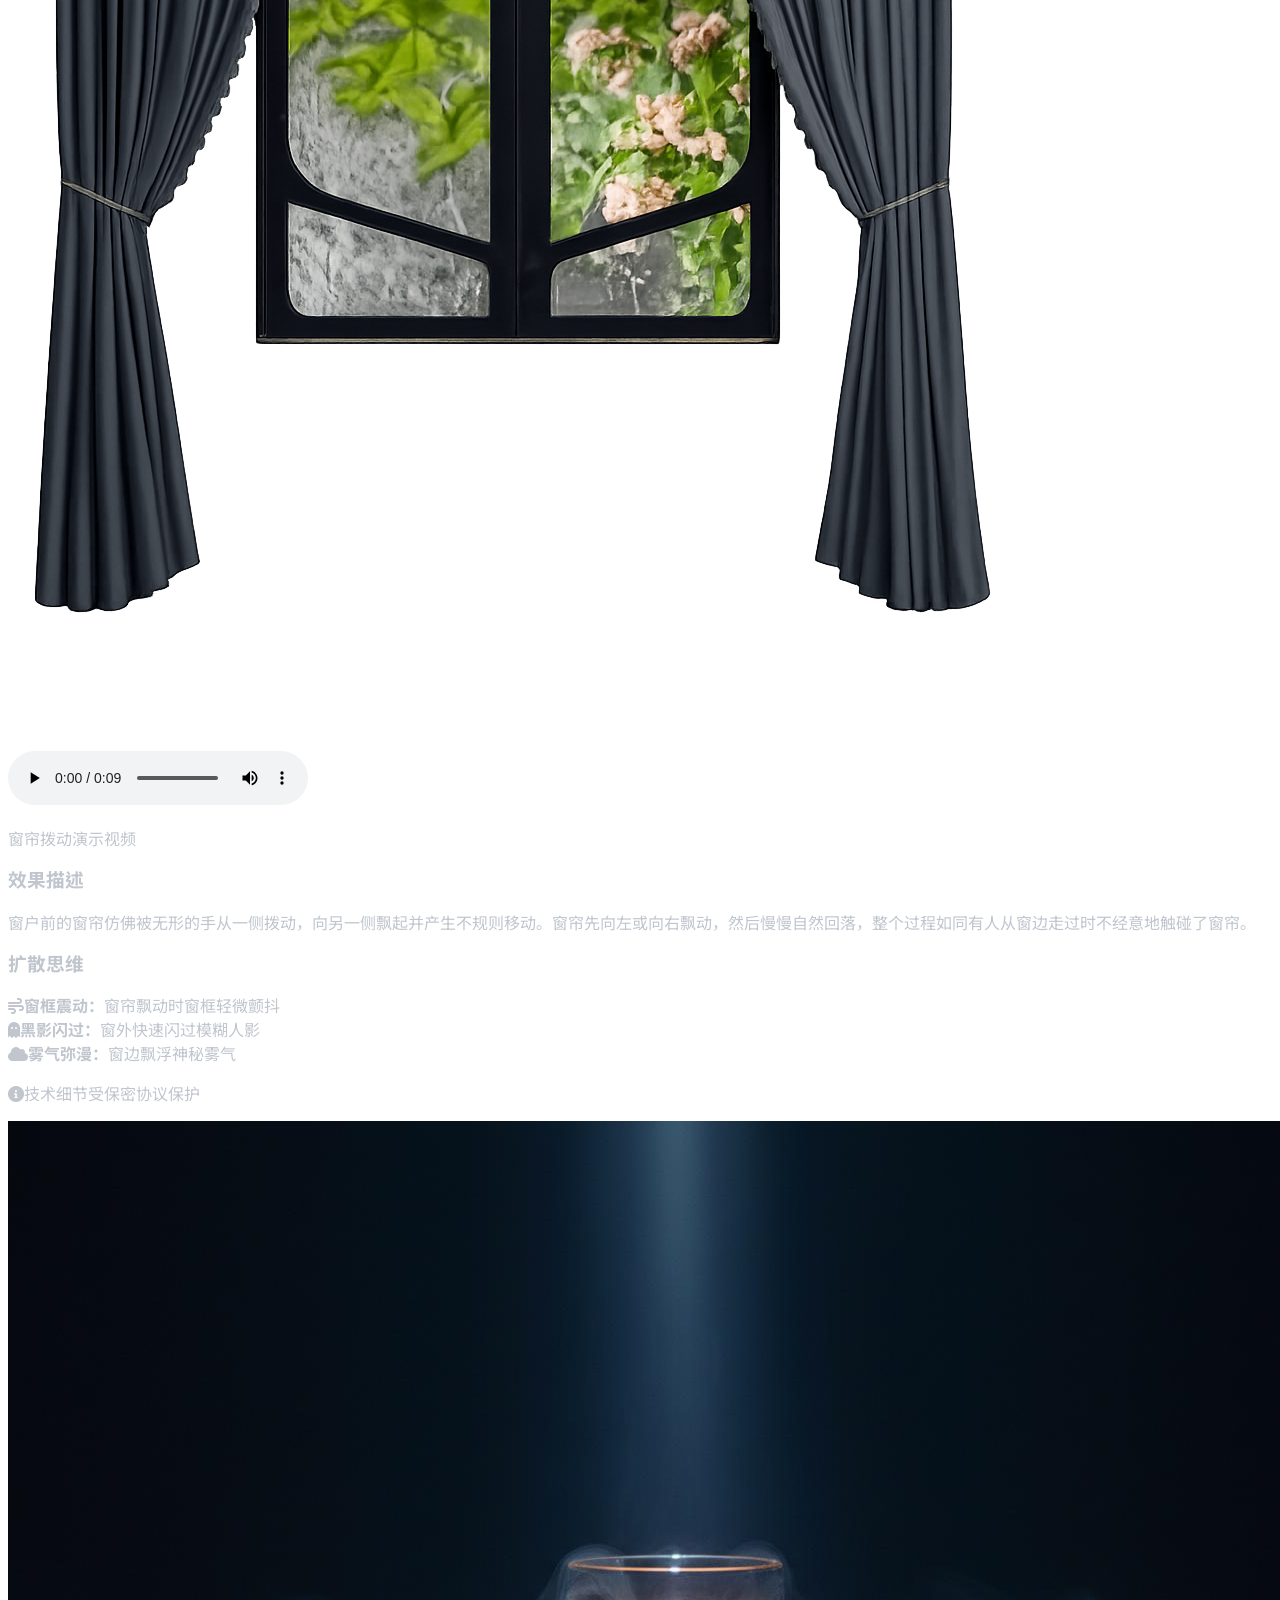
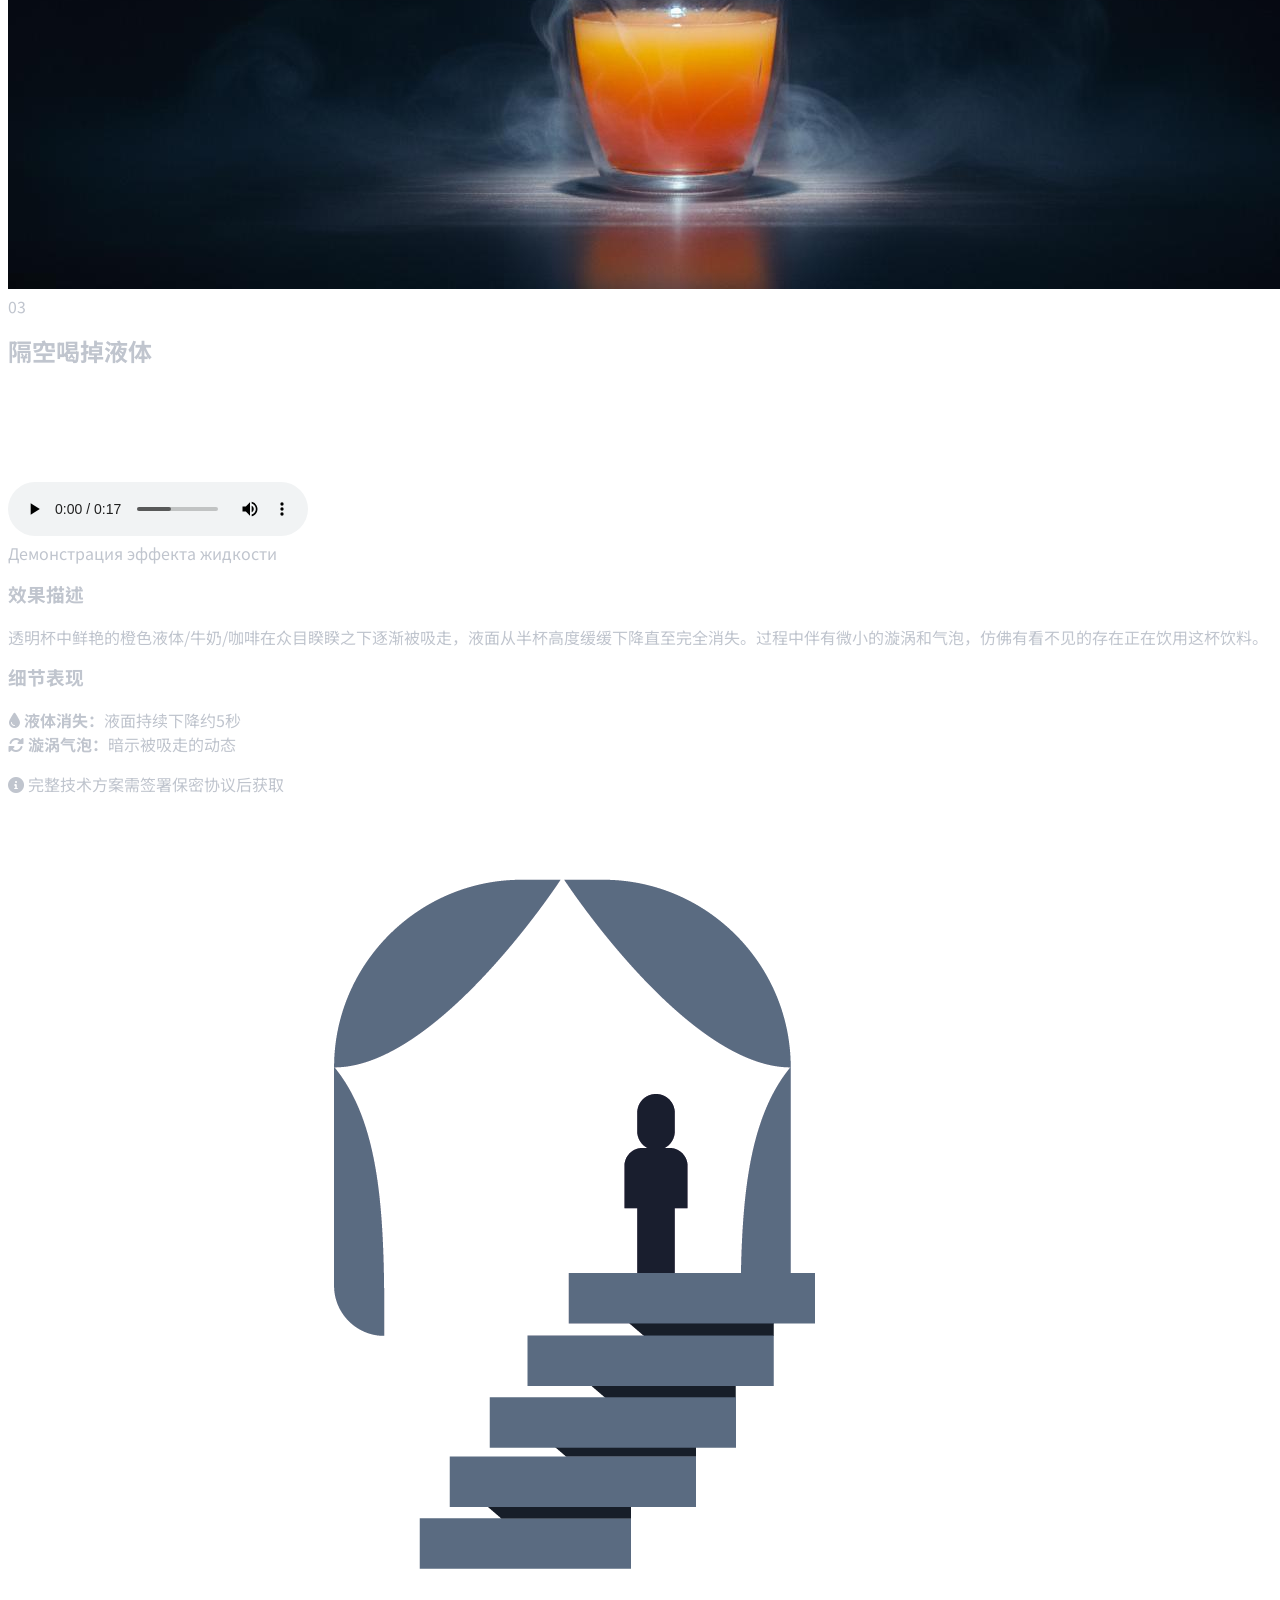
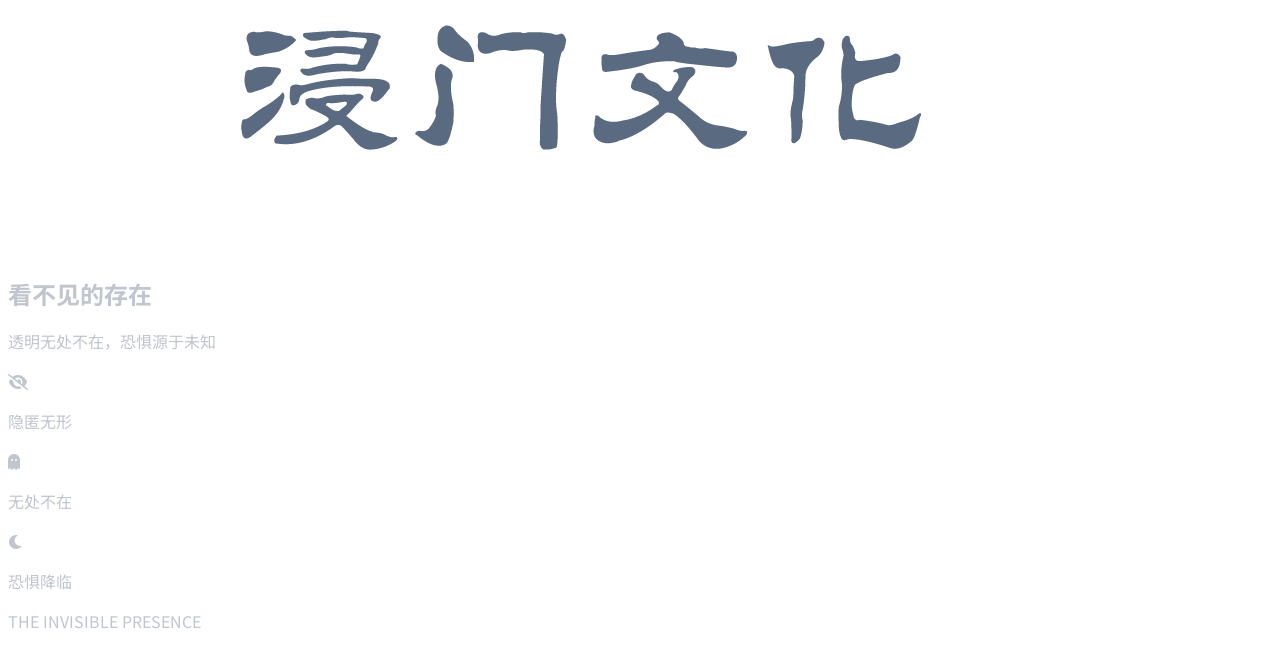
==== commit 8a7ac18c: "Update index.html" ====
--- a/project/index.html
+++ b/project/index.html
@@ -182,6 +182,10 @@
 <body class="bg-gray-50 py-8">
 <!-- 封面页 -->
 <div class="ppt-slide !bg-[#0A0E17]" type="cover">
+        <!-- Логотип в правом нижнем углу -->
+<div class="absolute bottom-4 right-4 z-20">
+    <img src="logo.png" alt="Company logo" class="h-12 w-auto opacity-80 hover:opacity-100 transition-opacity">
+</div>
 <img alt="background" class="absolute inset-0 w-full h-full object-cover opacity-60" src="cover_background.jpg"/>
 <div class="absolute inset-0 bg-gradient-to-b from-[#0A0E17]/30 via-[#1A2536]/50 to-[#0A0E17]/80"></div>
 <!-- 雾气粒子 -->
@@ -436,44 +440,52 @@
 <!-- 主体内容 -->
 <div class="relative z-10 flex gap-8 h-[520px]">
 <!-- 左侧：饮料杯动画 -->
-<div class="flex-1 flex items-center justify-center">
-<div class="relative">
-<!-- 桌子 -->
-<div class="absolute -bottom-4 left-1/2 -translate-x-1/2 w-[400px] h-4 bg-gradient-to-b from-[#2C3E50] to-[#1A2536] rounded-full blur-sm"></div>
-<!-- 玻璃杯 -->
-<div class="relative w-40 h-52">
-<!-- 杯身 -->
-<div class="absolute inset-0 bg-gradient-to-b from-[#C0C5CE]/20 via-[#C0C5CE]/10 to-[#C0C5CE]/20 rounded-b-3xl backdrop-blur-sm border border-[#C0C5CE]/30 overflow-hidden">
-<!-- 液体 -->
-<div class="absolute bottom-0 left-2 right-2 liquid-drain-loop-css overflow-hidden">
-<div class="w-full h-full bg-gradient-to-t from-[#FF6B35] via-[#FF8C42] to-[#FFB347] opacity-90">
-<!-- 漩涡效果 -->
-<div class="swirl-effect absolute top-1/2 left-1/2 -translate-x-1/2 -translate-y-1/2 w-20 h-20">
-<div class="w-full h-full rounded-full border-2 border-[#FF6B35]/50 border-t-transparent"></div>
-</div>
-<!-- 气泡 -->
-<div class="bubble absolute bottom-4 left-1/4 w-2 h-2 bg-[#FF8C42]/60 rounded-full"></div>
-<div class="bubble absolute bottom-8 left-1/2 w-1.5 h-1.5 bg-[#FF8C42]/50 rounded-full" style="animation-delay: 0.3s;"></div>
-<div class="bubble absolute bottom-6 right-1/4 w-2 h-2 bg-[#FF8C42]/55 rounded-full" style="animation-delay: 0.6s;"></div>
-</div>
-</div>
-<!-- 杯壁指印雾气 -->
-<div class="absolute top-8 left-2 w-8 h-12 bg-[#C0C5CE]/20 rounded-full blur-md opacity-60"></div>
-<div class="absolute top-12 right-3 w-6 h-10 bg-[#C0C5CE]/15 rounded-full blur-sm opacity-40"></div>
-</div>
-<!-- 手影效果 -->
-<div class="hand-shadow absolute -right-8 top-12 w-32 h-40">
-    <div class="w-full h-full bg-gradient-to-br from-[#0A0E17]/90 to-[#4A6D7C]/40 rounded-full blur-md transform rotate-12"></div>
-</div>
-<!-- 杯口高光 -->
-<div class="absolute -top-1 left-2 right-2 h-2 bg-[#C0C5CE]/40 rounded-full blur-sm"></div>
-</div>
-<!-- 雾气环绕 -->
-<div class="absolute -inset-8 pointer-events-none">
-<div class="fog-particle absolute w-16 h-16 rounded-full bg-[#4A6D7C]/25 blur-xl" style="top: 0; left: -20px;"></div>
-<div class="fog-particle absolute w-12 h-12 rounded-full bg-[#2C3E50]/30 blur-lg" style="bottom: 10px; right: -15px; animation-delay: 1s;"></div>
-</div>
-</div>
+<!-- Левая колонка: анимация стакана + видео -->
+<div class="flex-1 flex flex-col gap-6">
+    <!-- Верхний ряд: анимация и видео плеер -->
+    <div class="flex items-start gap-4">
+        <!-- Стакан (уменьшенный) -->
+        <div class="relative flex-shrink-0">
+            <div class="relative w-32 h-40">
+                <!-- Оригинальное содержимое, адаптированное под новый размер -->
+                <div class="absolute inset-0 bg-gradient-to-b from-[#C0C5CE]/20 via-[#C0C5CE]/10 to-[#C0C5CE]/20 rounded-b-3xl backdrop-blur-sm border border-[#C0C5CE]/30 overflow-hidden">
+                    <div class="absolute bottom-0 left-2 right-2 liquid-drain-loop-css overflow-hidden">
+                        <div class="w-full h-full bg-gradient-to-t from-[#FF6B35] via-[#FF8C42] to-[#FFB347] opacity-90">
+                            <div class="swirl-effect absolute top-1/2 left-1/2 -translate-x-1/2 -translate-y-1/2 w-20 h-20">
+                                <div class="w-full h-full rounded-full border-2 border-[#FF6B35]/50 border-t-transparent"></div>
+                            </div>
+                            <div class="bubble absolute bottom-4 left-1/4 w-2 h-2 bg-[#FF8C42]/60 rounded-full"></div>
+                            <div class="bubble absolute bottom-8 left-1/2 w-1.5 h-1.5 bg-[#FF8C42]/50 rounded-full" style="animation-delay: 0.3s;"></div>
+                            <div class="bubble absolute bottom-6 right-1/4 w-2 h-2 bg-[#FF8C42]/55 rounded-full" style="animation-delay: 0.6s;"></div>
+                        </div>
+                    </div>
+                    <div class="absolute top-8 left-2 w-8 h-12 bg-[#C0C5CE]/20 rounded-full blur-md opacity-60"></div>
+                    <div class="absolute top-12 right-3 w-6 h-10 bg-[#C0C5CE]/15 rounded-full blur-sm opacity-40"></div>
+                </div>
+                <div class="hand-shadow absolute -right-8 top-12 w-32 h-40">
+                    <div class="w-full h-full bg-gradient-to-br from-[#0A0E17]/90 to-[#4A6D7C]/40 rounded-full blur-md transform rotate-12"></div>
+                </div>
+                <div class="absolute -top-1 left-2 right-2 h-2 bg-[#C0C5CE]/40 rounded-full blur-sm"></div>
+            </div>
+            <!-- Окружающий туман (скопируйте из оригинала) -->
+            <div class="absolute -inset-8 pointer-events-none">
+                <div class="fog-particle absolute w-16 h-16 rounded-full bg-[#4A6D7C]/25 blur-xl" style="top: 0; left: -20px;"></div>
+                <div class="fog-particle absolute w-12 h-12 rounded-full bg-[#2C3E50]/30 blur-lg" style="bottom: 10px; right: -15px; animation-delay: 1s;"></div>
+            </div>
+        </div>
+
+        <!-- Видео liquid.mp4 -->
+        <div class="flex-shrink-0">
+            <video controls class="w-48 h-40 rounded-lg shadow-2xl border border-[#4A6D7C]/30 object-cover">
+                <source src="liquid.mp4" type="video/mp4">
+                Ваш браузер не поддерживает видео.
+            </video>
+        </div>
+    </div>
+    <!-- Пояснение под видео (опционально) -->
+    <div class="text-center text-[#C0C5CE]/60 text-sm">
+        Демонстрация эффекта жидкости
+    </div>
 </div>
 <!-- 右侧：说明文字 -->
 <div class="w-[420px] flex flex-col justify-center gap-6">
@@ -505,6 +517,10 @@
 </div>
 </div>
 </div><div class="ppt-slide !bg-[#0A0E17]" type="final">
+        <!-- Логотип в правом нижнем углу -->
+<div class="absolute bottom-4 right-4 z-20">
+    <img src="logo.png" alt="Company logo" class="h-12 w-auto opacity-80 hover:opacity-100 transition-opacity">
+</div>
 <div class="absolute inset-0 bg-gradient-to-b from-[#0A0E17] via-[#1A2536] to-[#0A0E17]"></div>
 <!-- 雾气效果 -->
 <div class="absolute inset-0 overflow-hidden pointer-events-none">
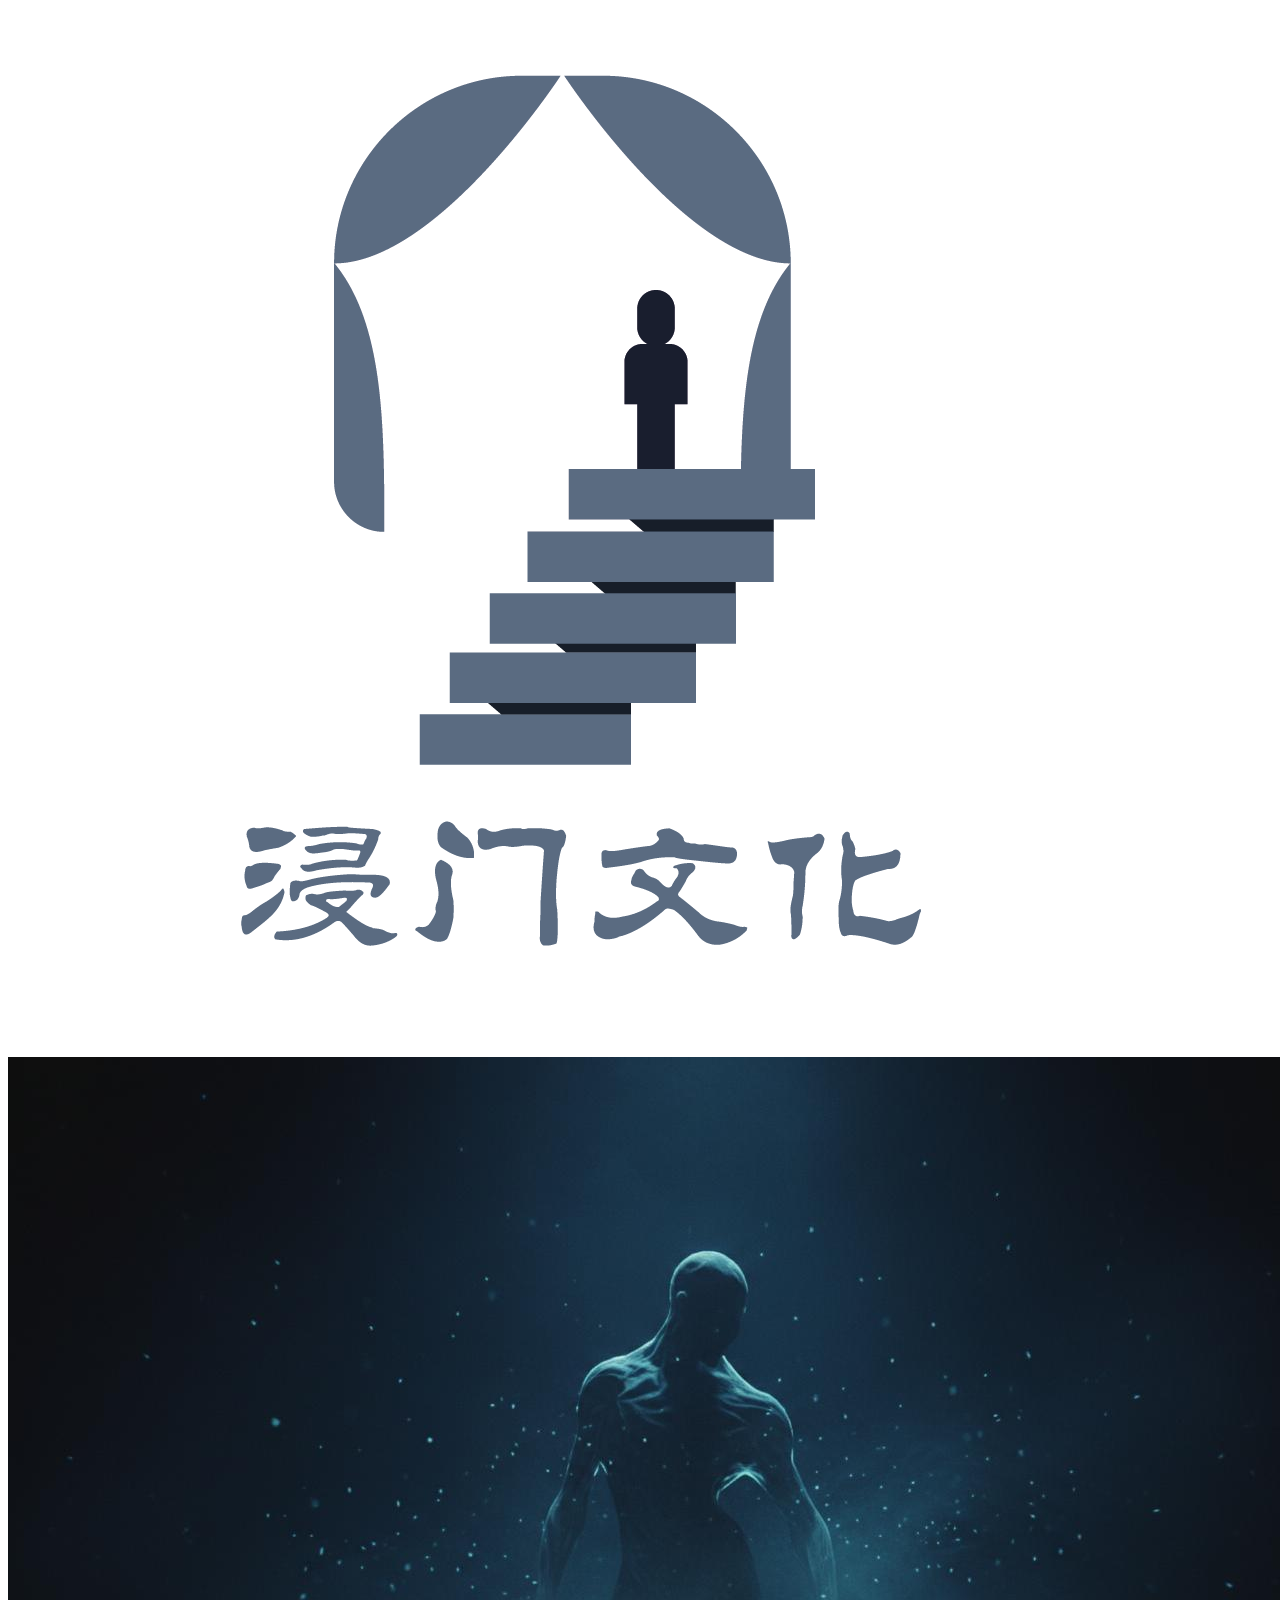
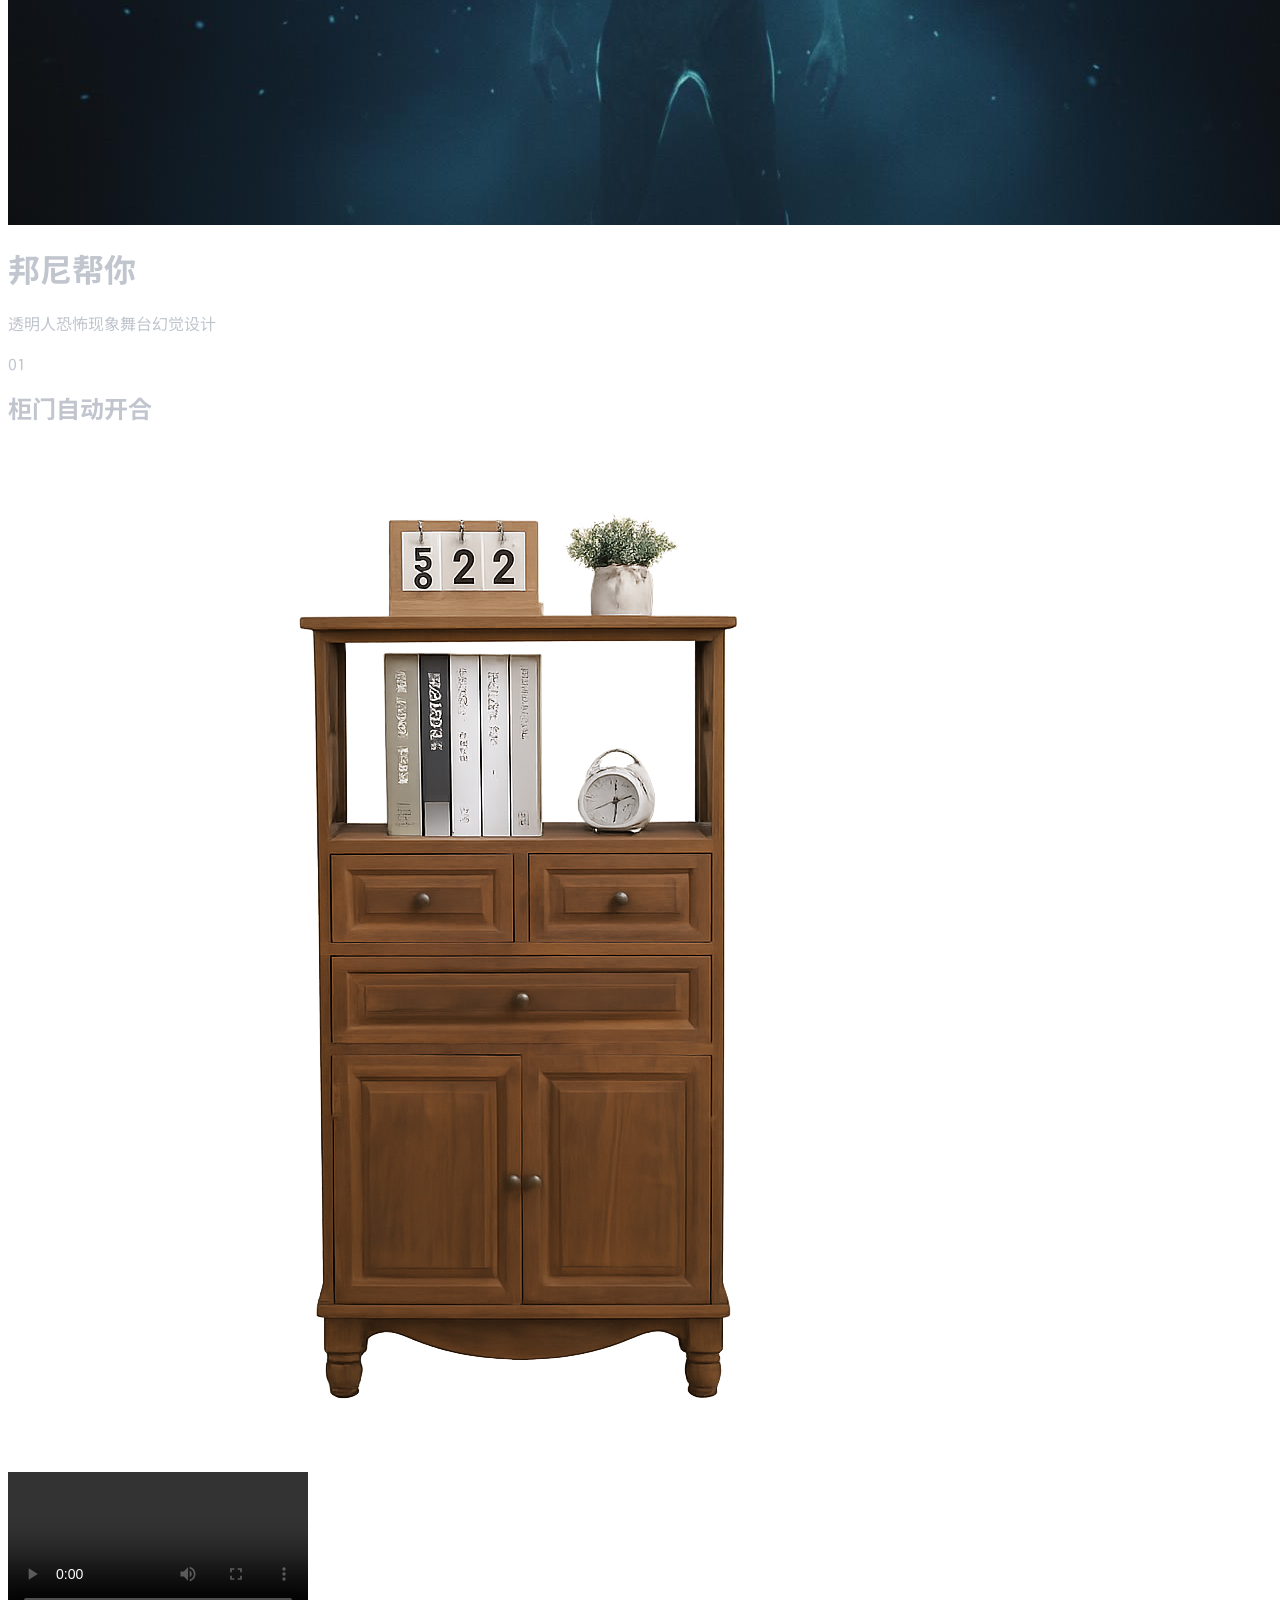
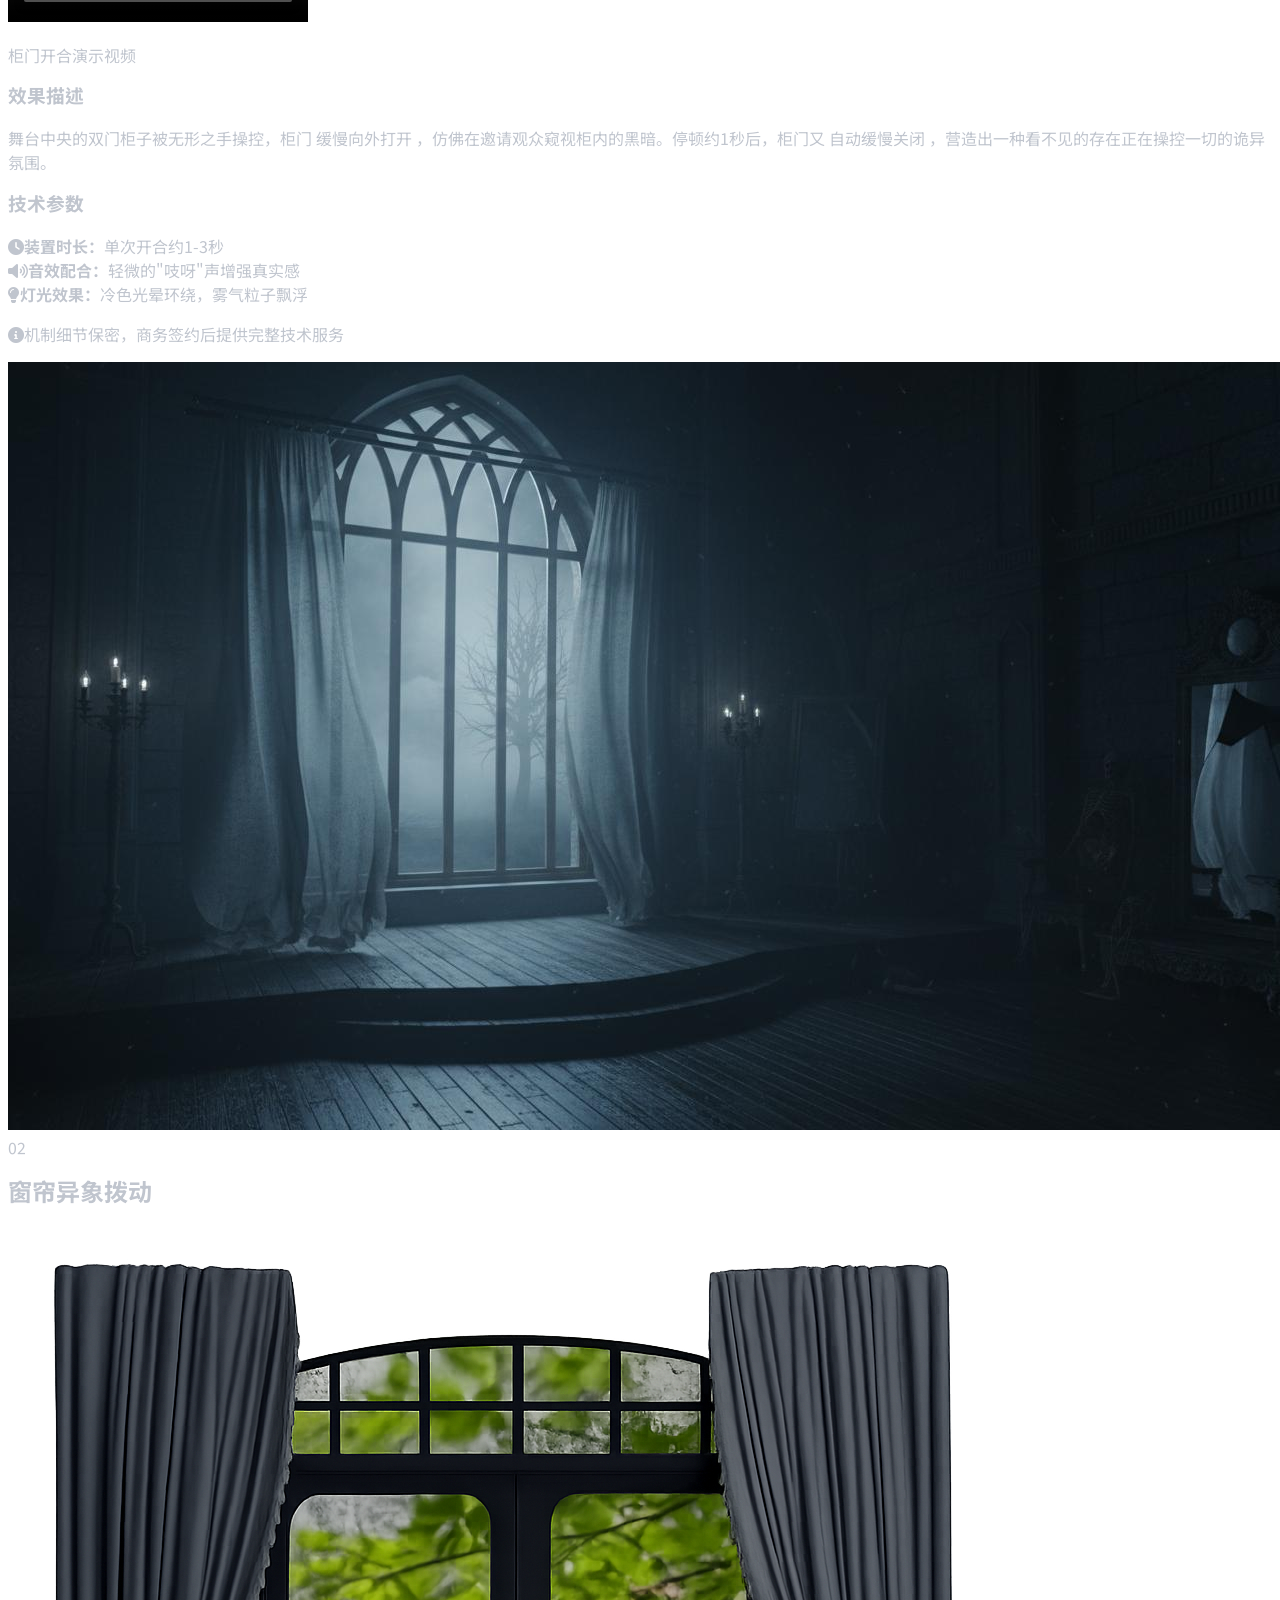
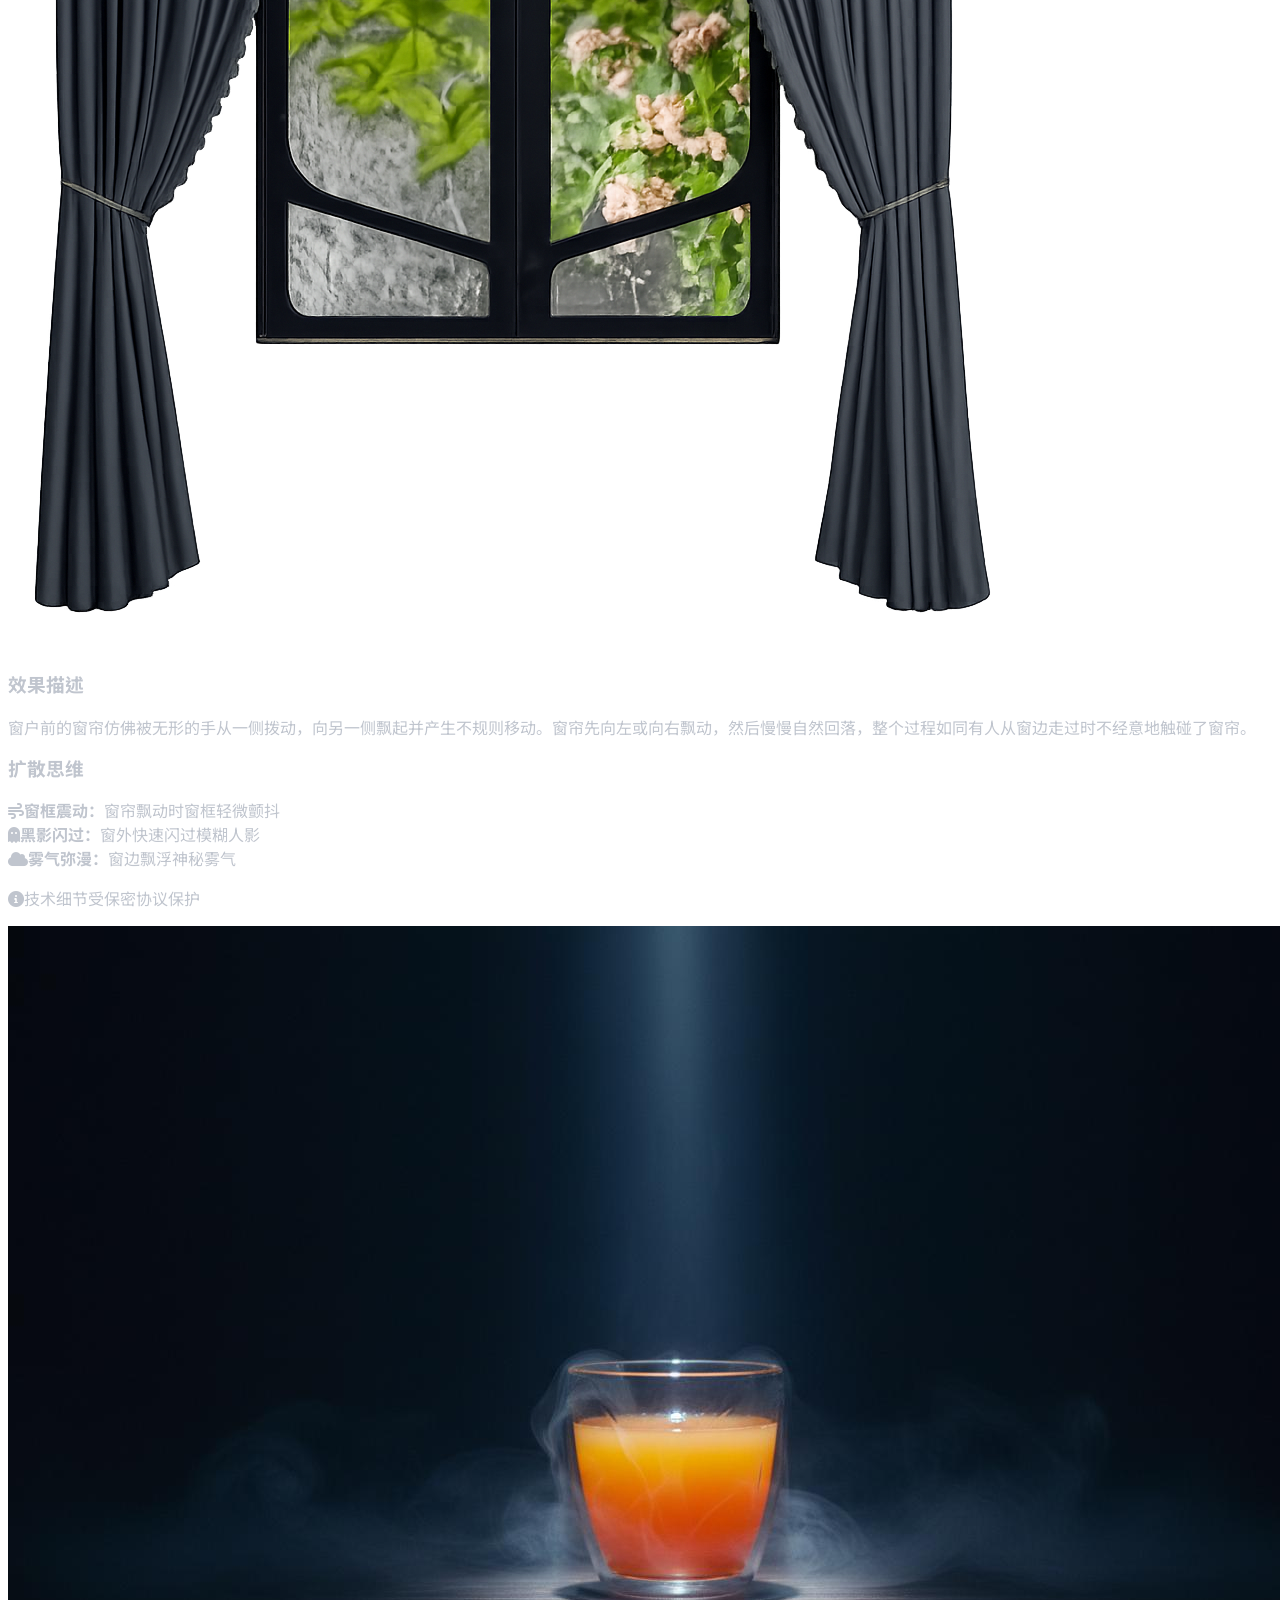
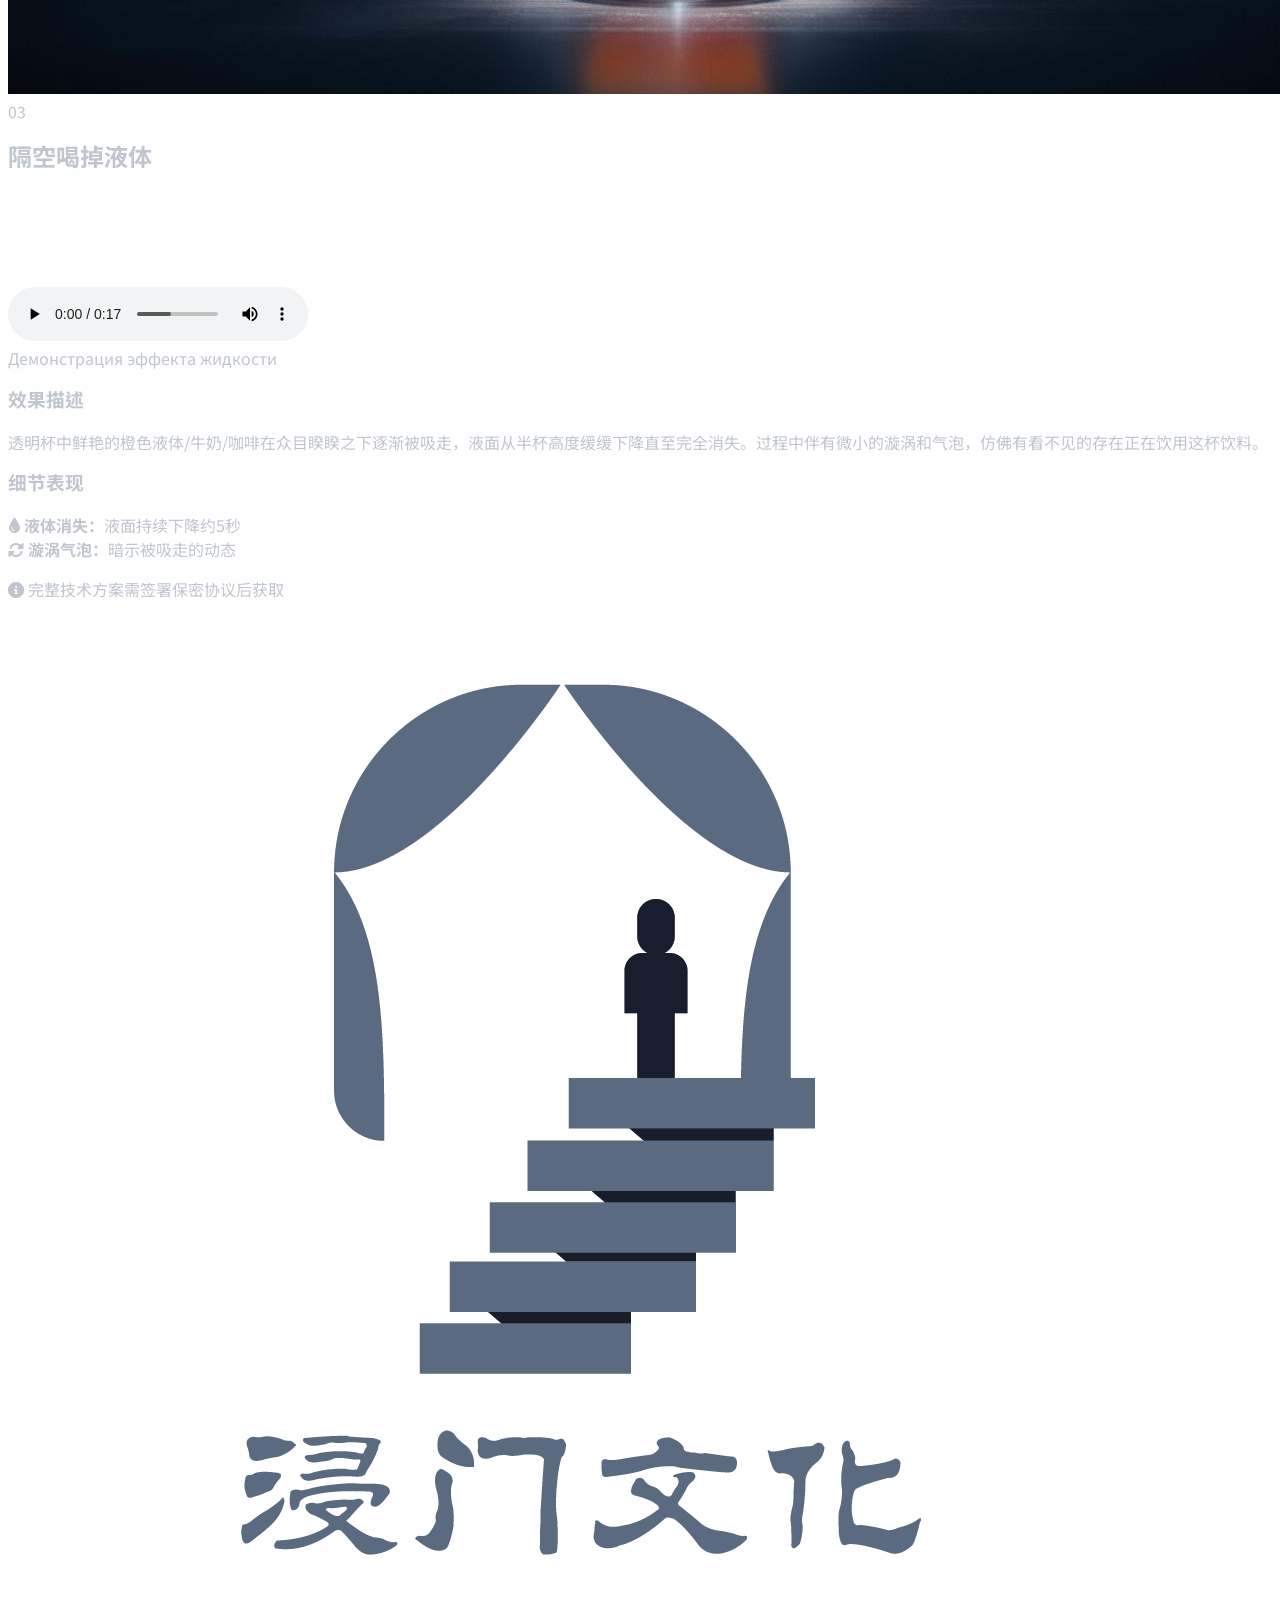
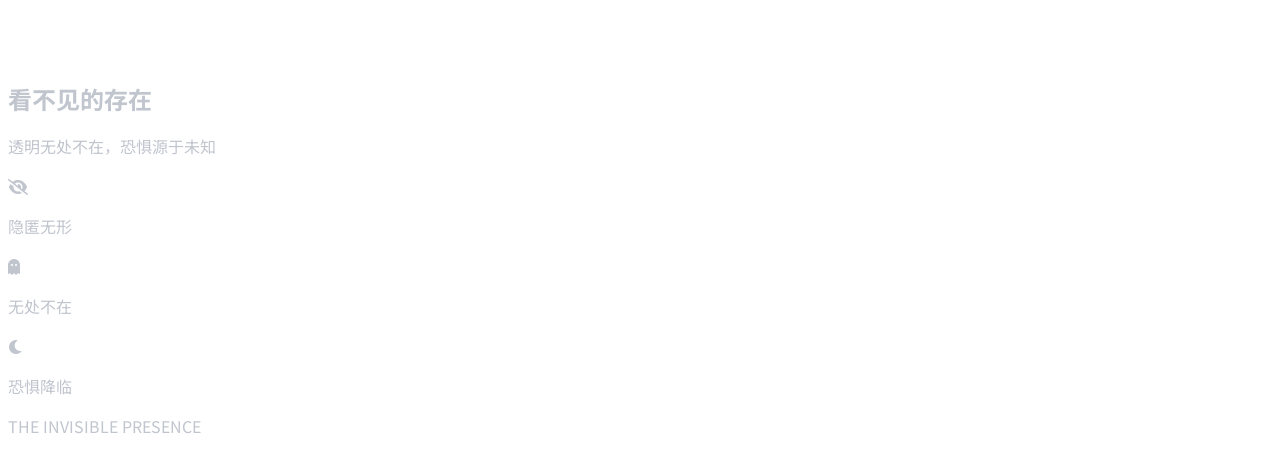
==== commit 26720ee2: "Update index.html" ====
--- a/project/index.html
+++ b/project/index.html
@@ -385,15 +385,7 @@
             </div>
             <!-- 下部：视频链接 -->
             <!-- 下部：视频链接 (居中) -->
-<!-- 下部：视频播放器 -->
-<!-- 下部：视频播放器 (适配竖屏视频) -->
-<div class="mt-6 text-center">
-    <video controls class="w-full max-w-[400px] max-h-[200px] mx-auto rounded-lg shadow-2xl border border-[#4A6D7C]/30">
-        <source src="curtain480.mp4" type="video/mp4">
-        您的浏览器不支持视频播放。
-    </video>
-    <p class="text-[#C0C5CE]/60 text-sm mt-2">窗帘拨动演示视频</p>
-</div>
+
         </div>
         <!-- 右侧：说明文字 (保持不变) -->
         <div class="w-[420px] flex flex-col justify-center gap-6">
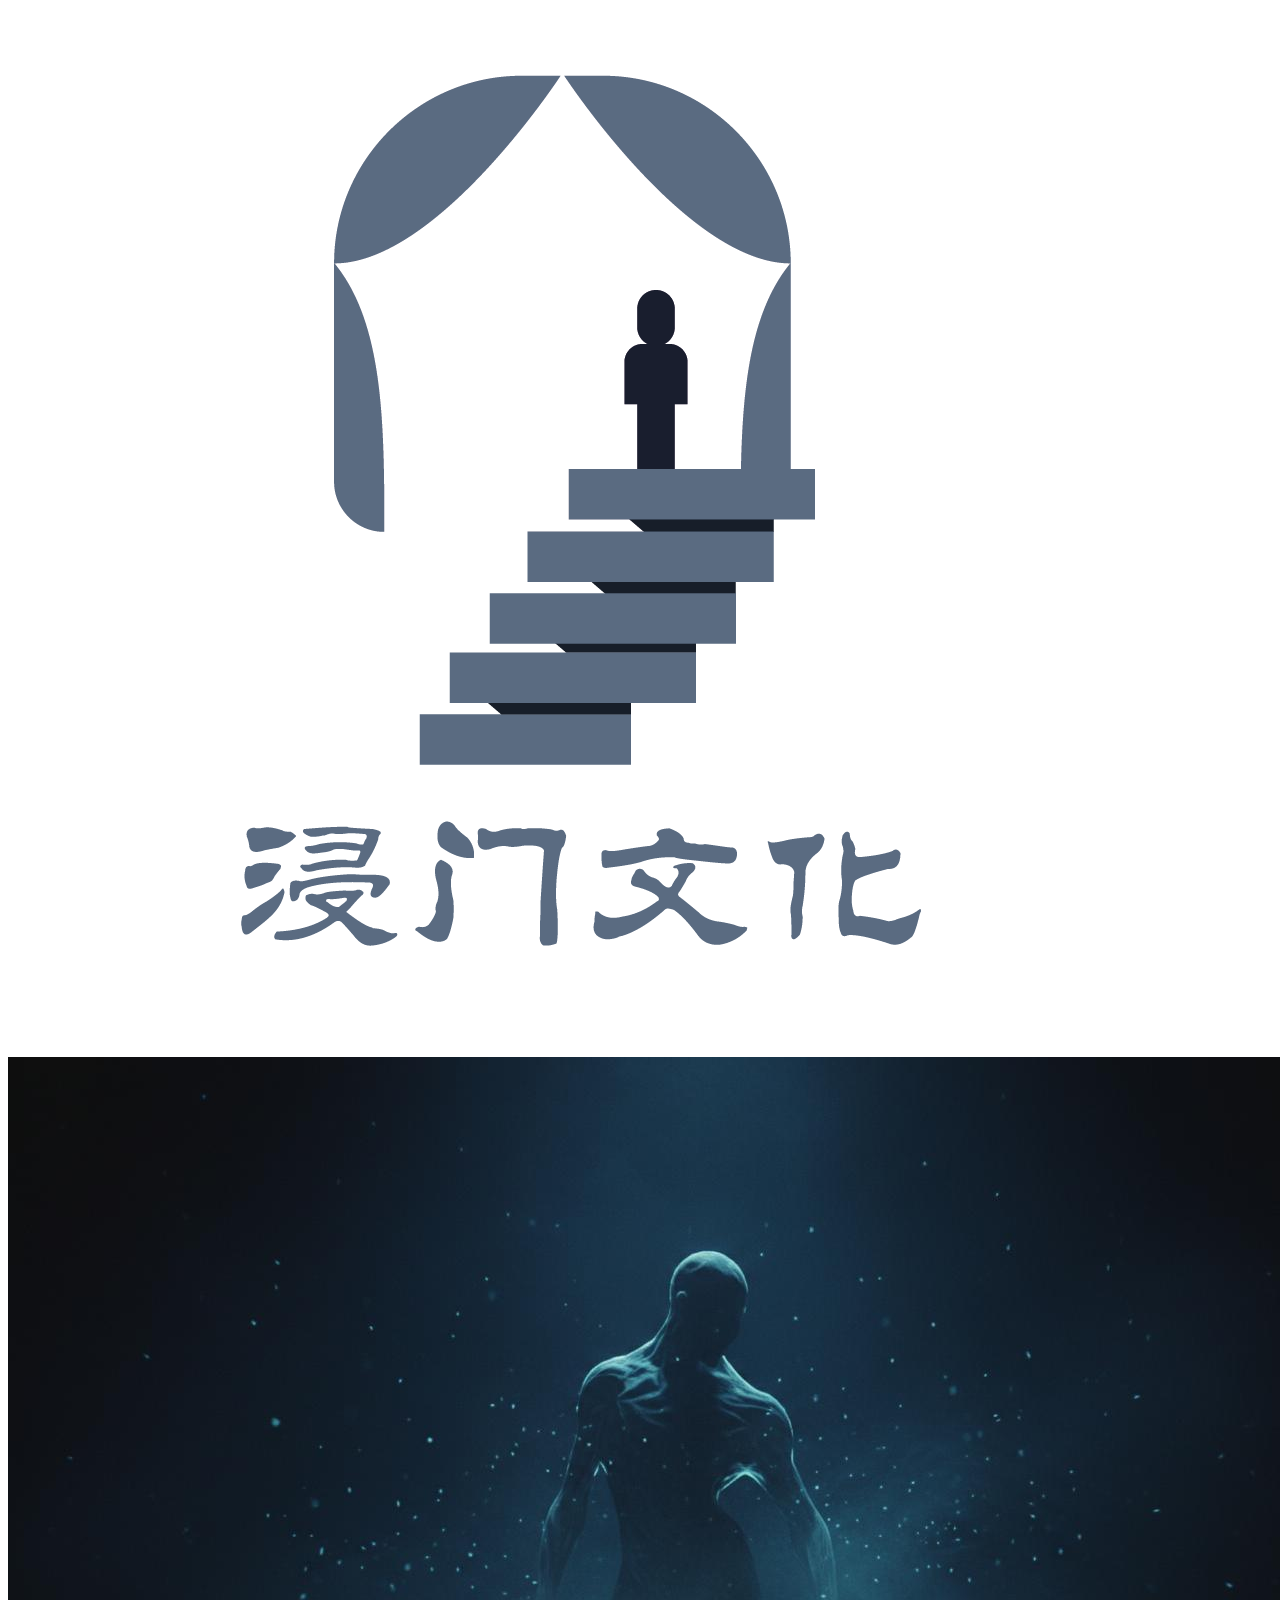
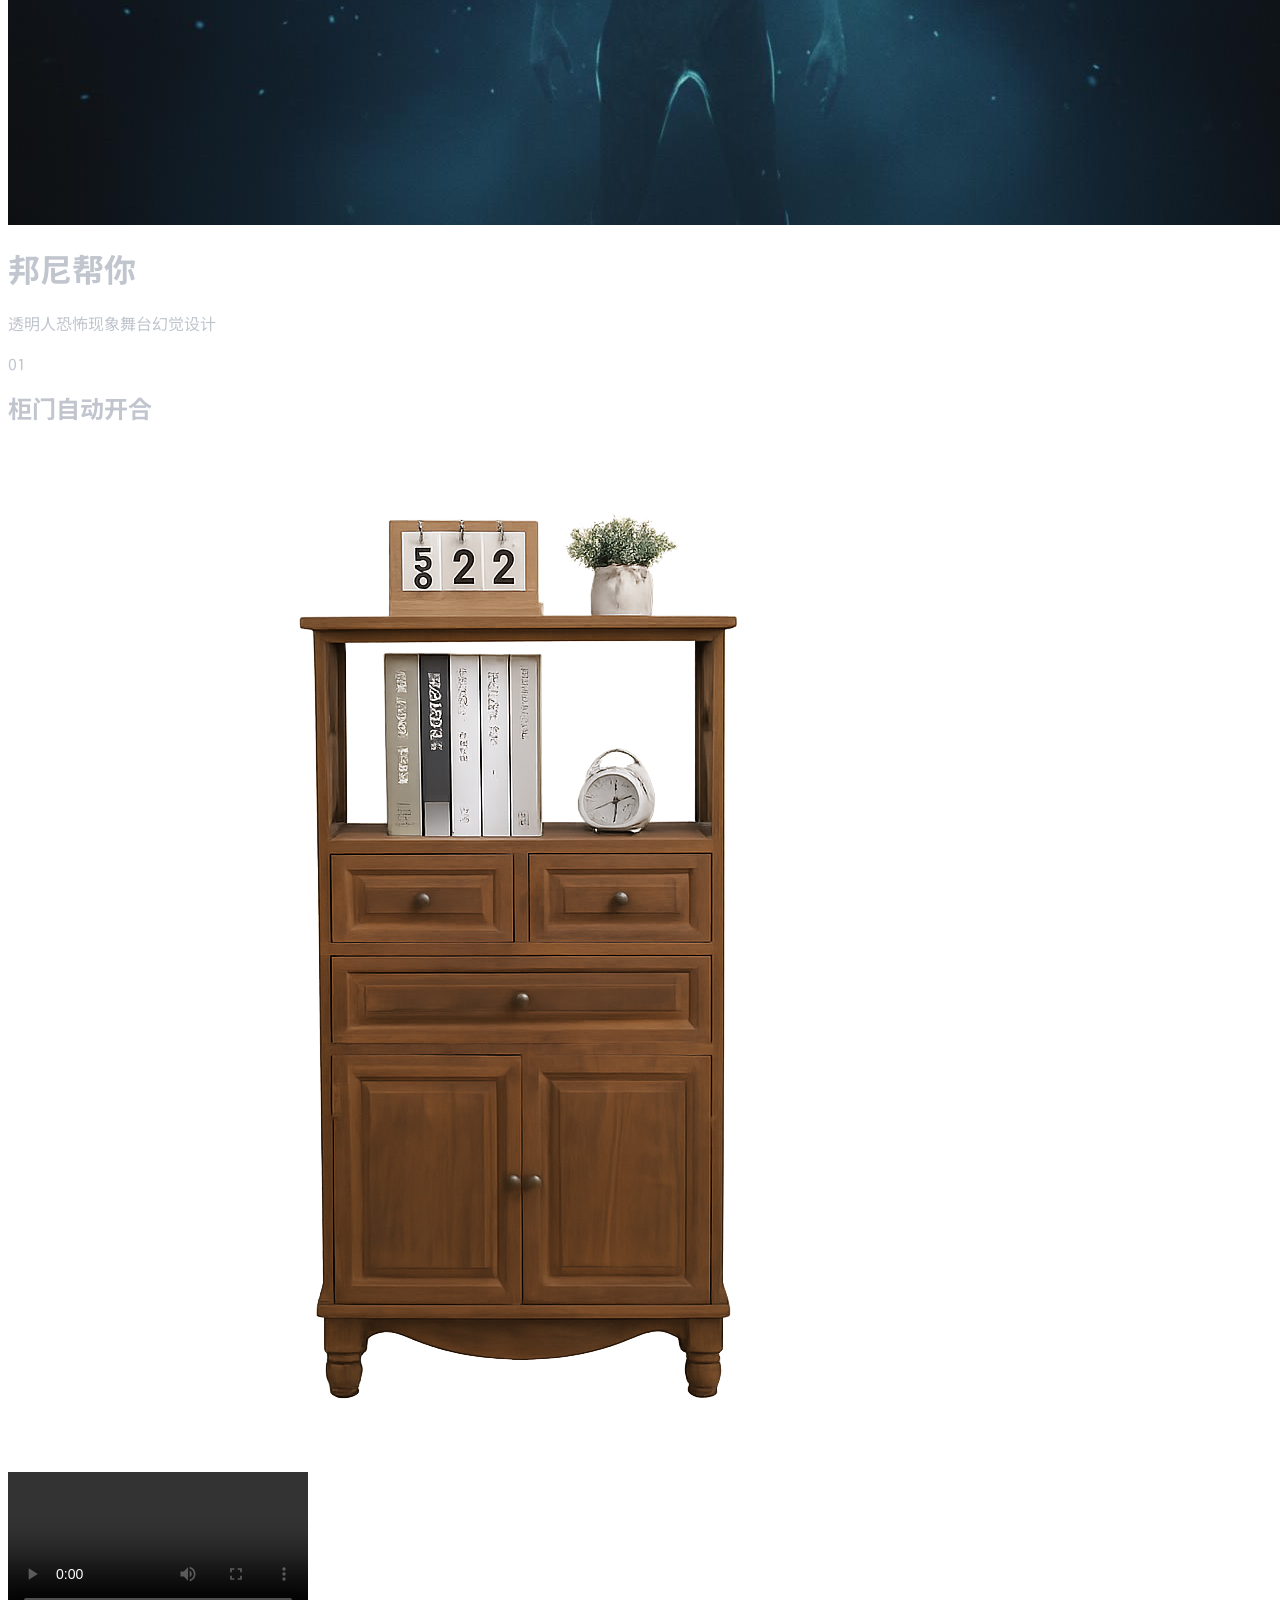
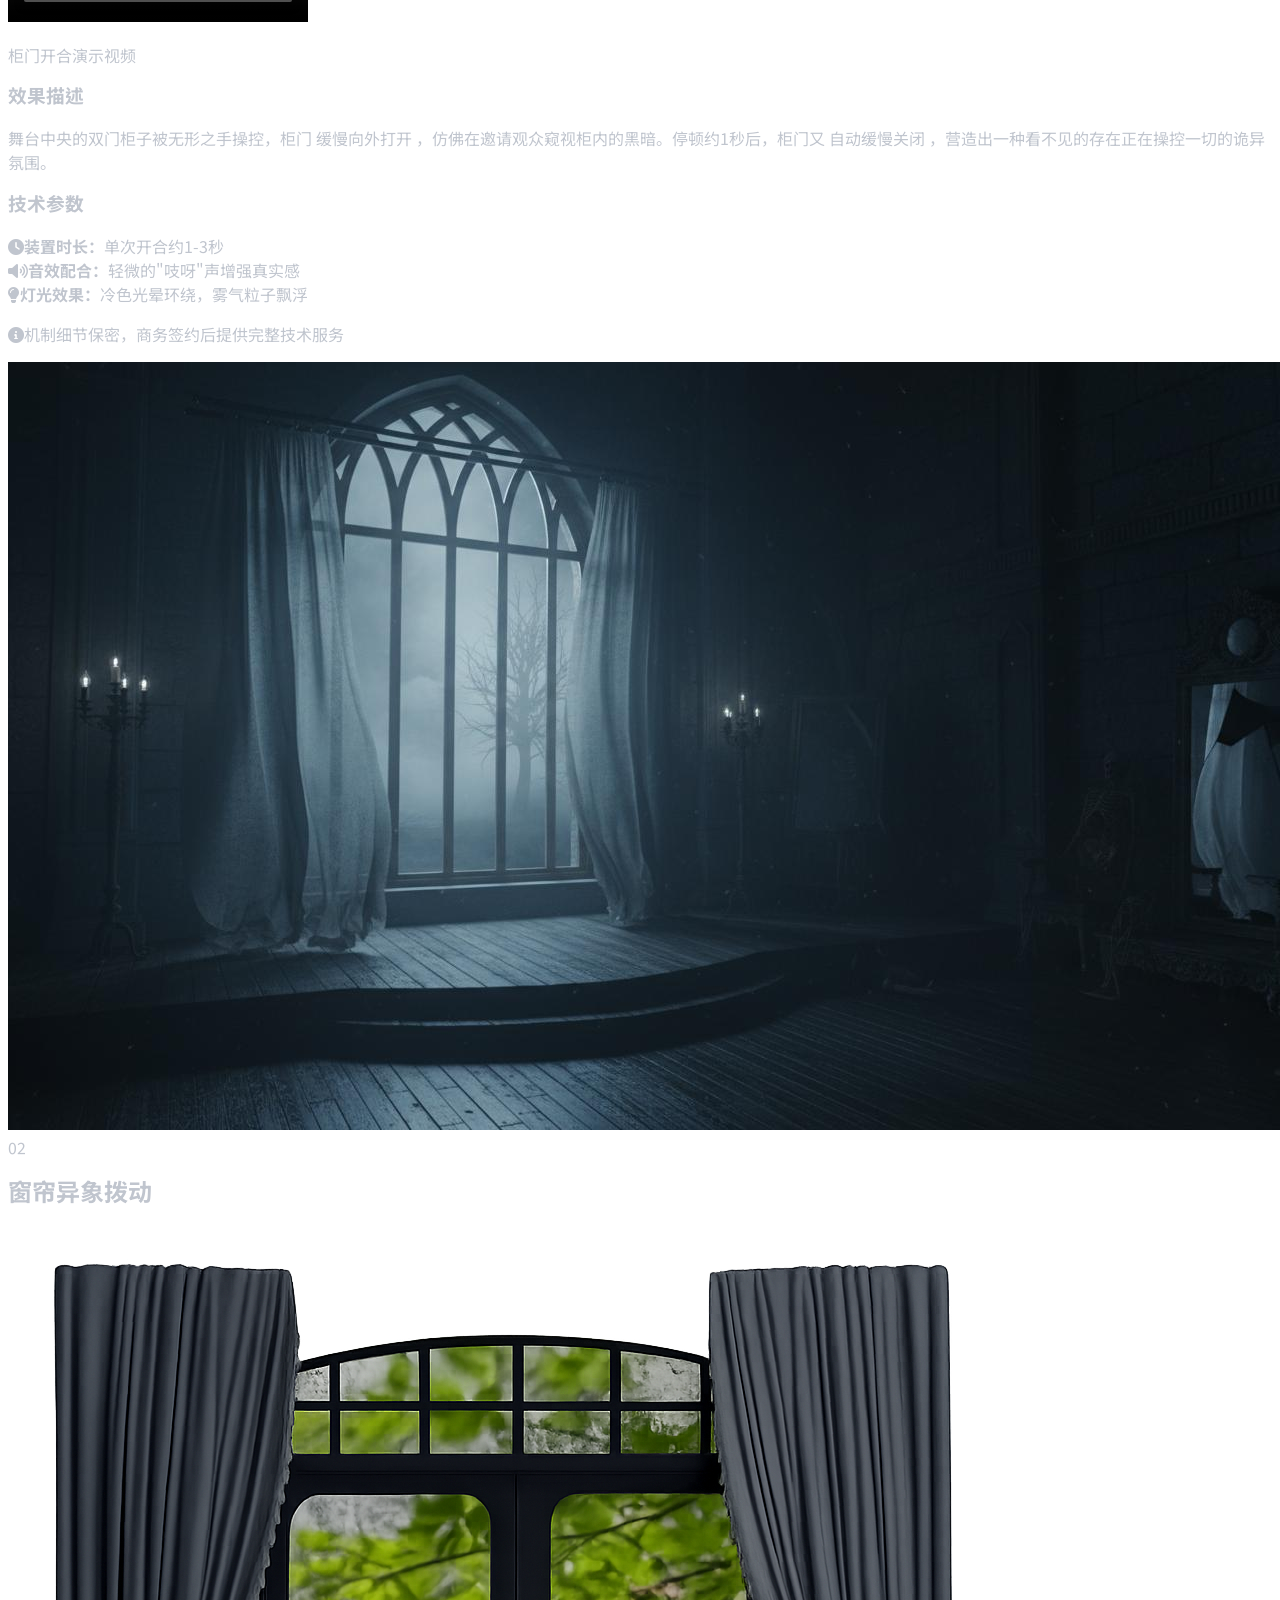
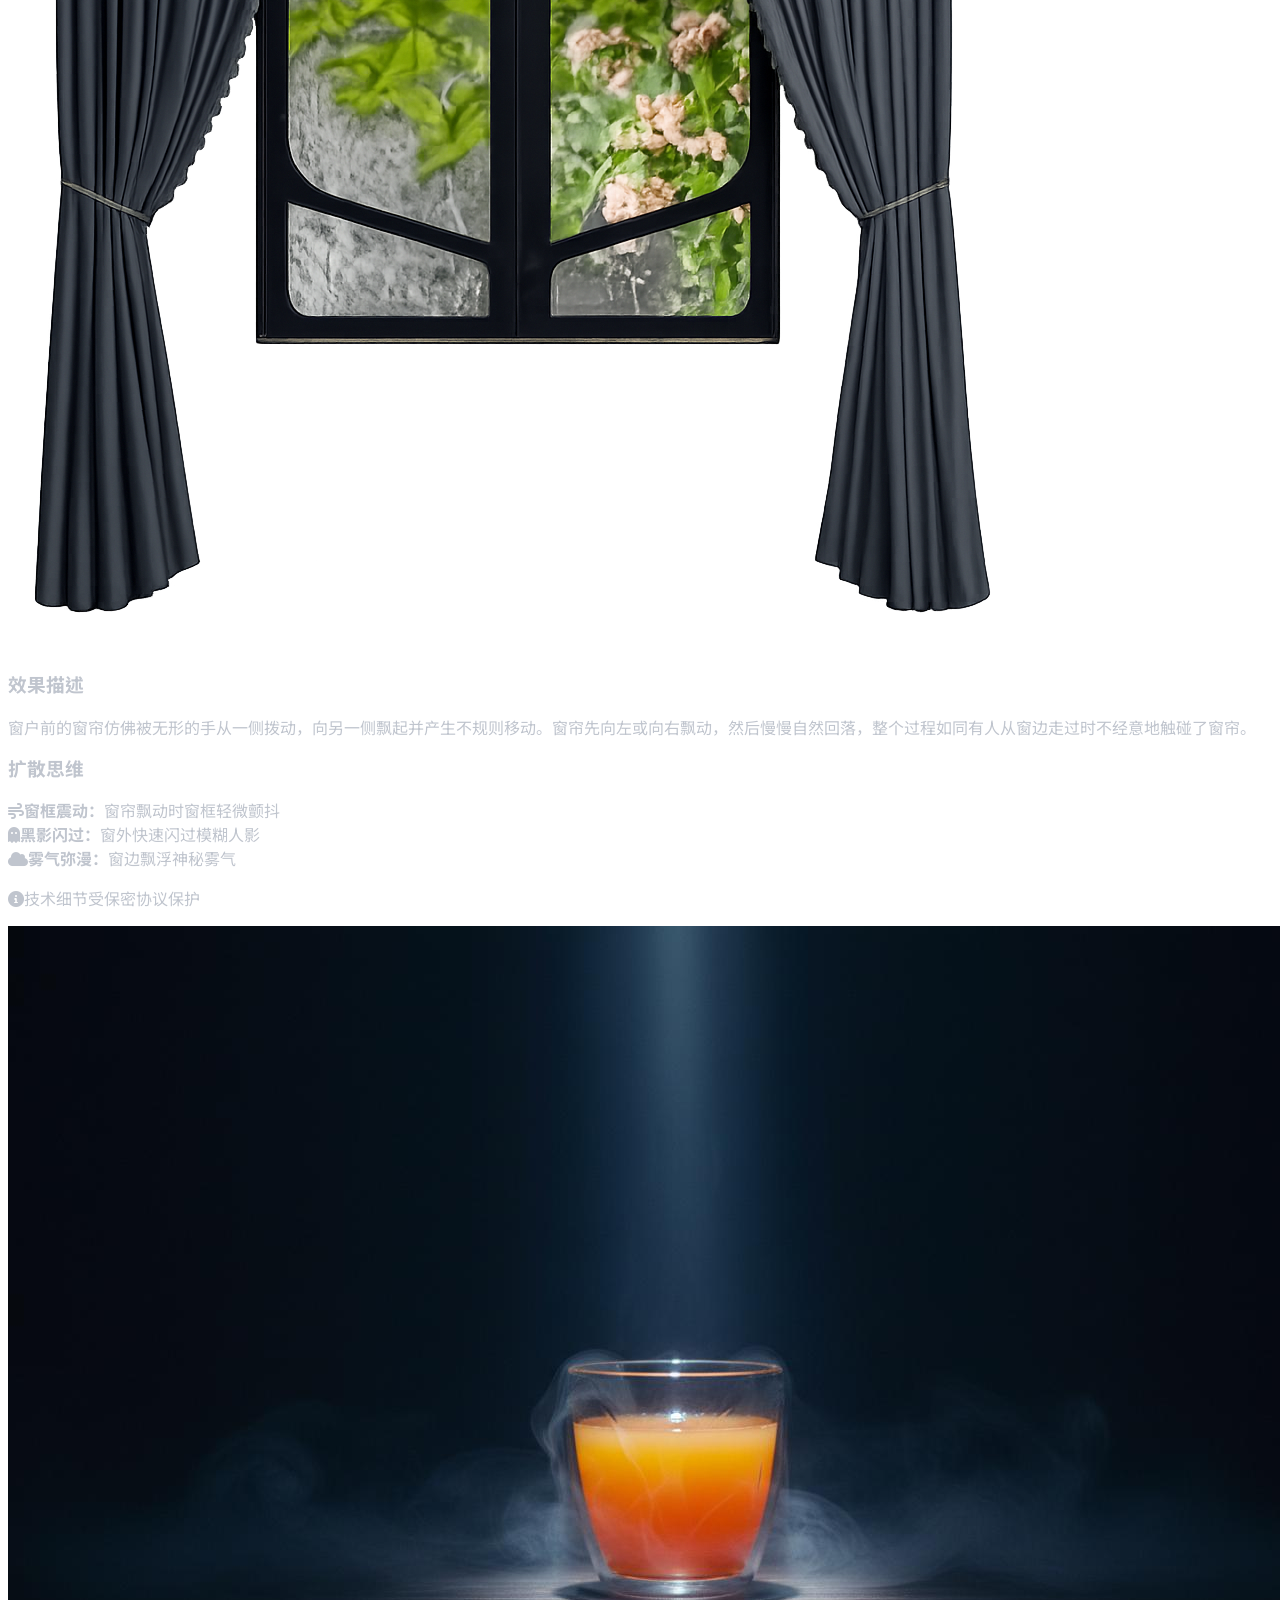
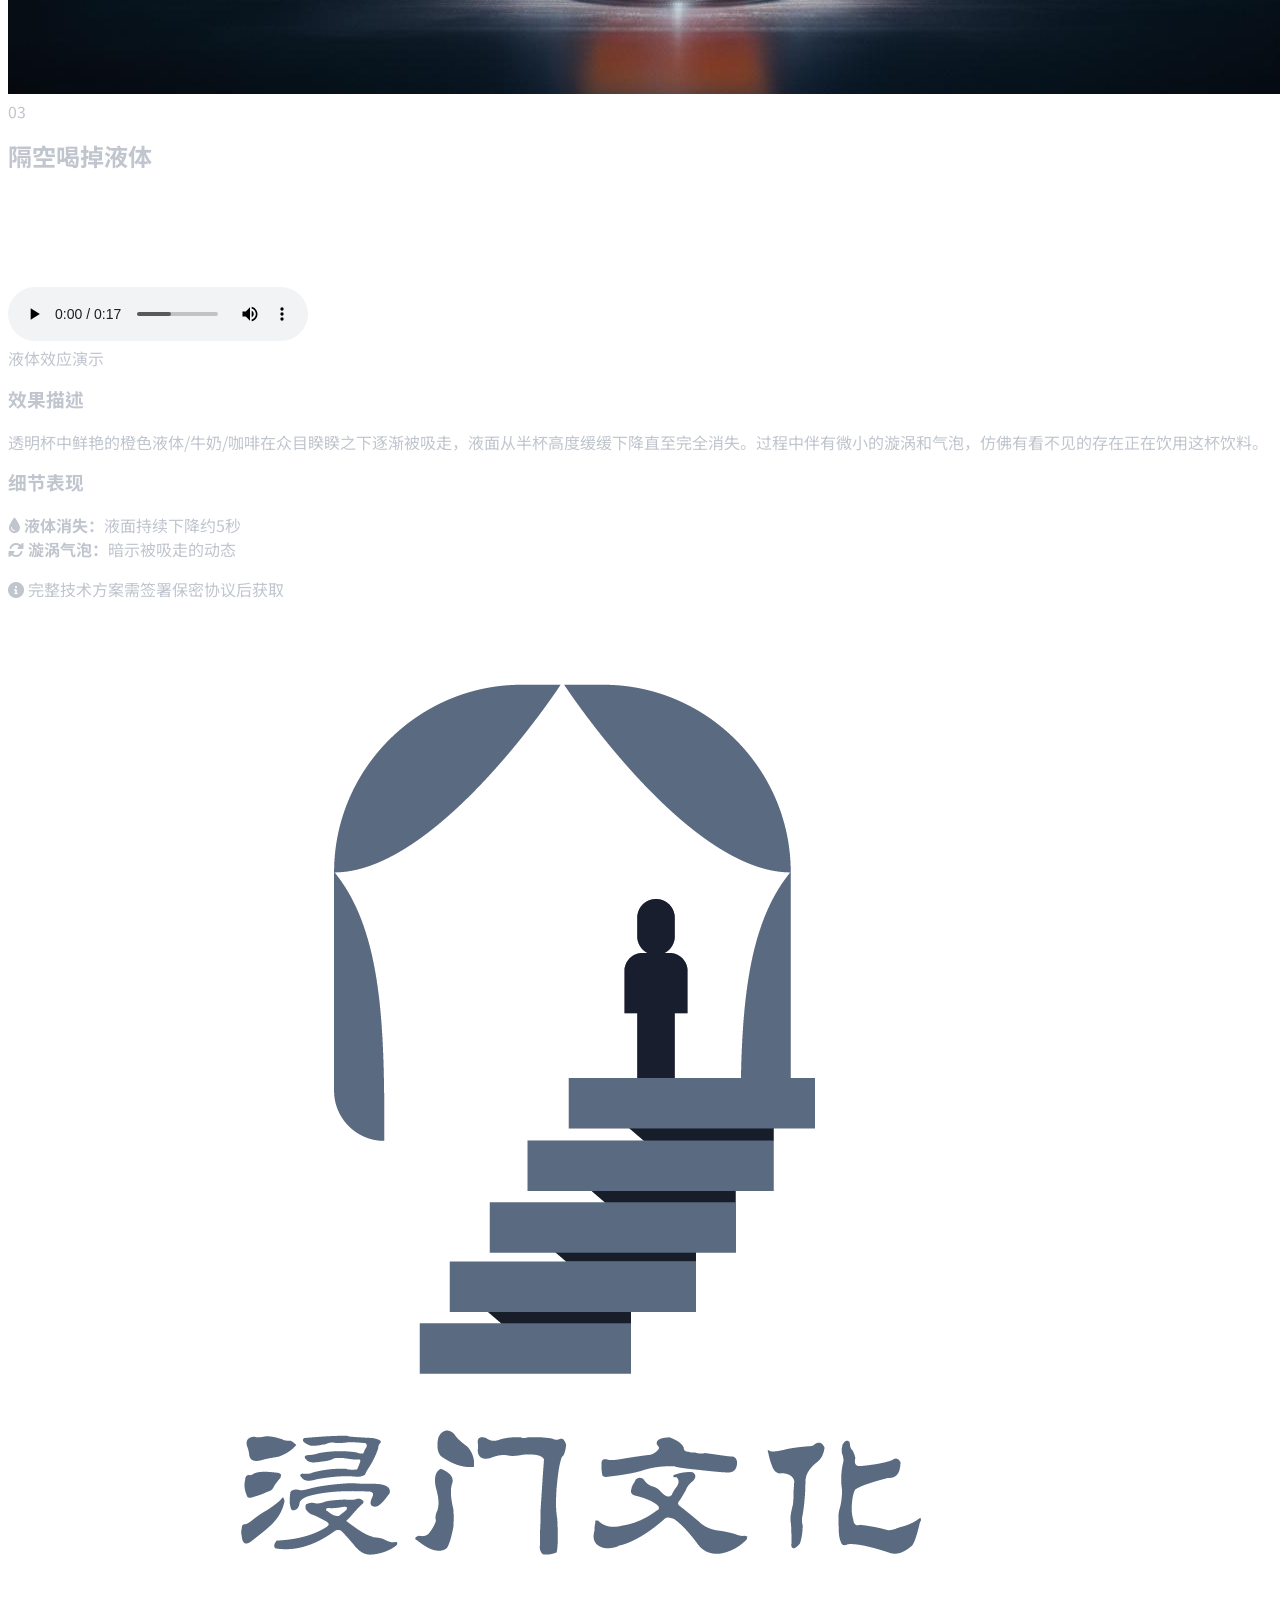
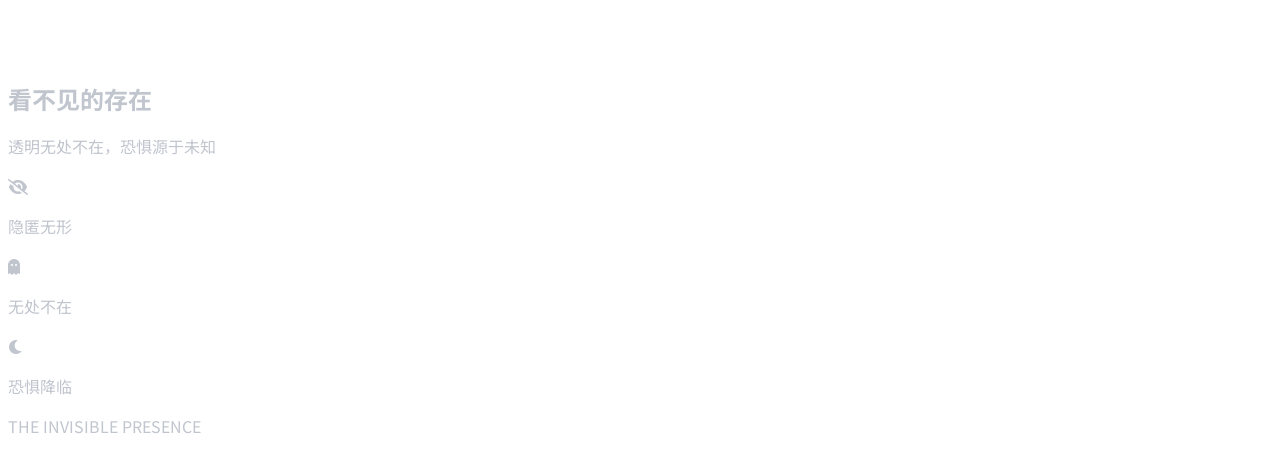
==== commit 3d3a190a: "Update index.html" ====
--- a/project/index.html
+++ b/project/index.html
@@ -184,7 +184,7 @@
 <div class="ppt-slide !bg-[#0A0E17]" type="cover">
         <!-- Логотип в правом нижнем углу -->
 <div class="absolute bottom-4 right-4 z-20">
-    <img src="logo.png" alt="Company logo" class="h-12 w-auto opacity-80 hover:opacity-100 transition-opacity">
+    <img src="logo.png" alt="Company logo" class="h-24 w-auto opacity-80 hover:opacity-100 transition-opacity">
 </div>
 <img alt="background" class="absolute inset-0 w-full h-full object-cover opacity-60" src="cover_background.jpg"/>
 <div class="absolute inset-0 bg-gradient-to-b from-[#0A0E17]/30 via-[#1A2536]/50 to-[#0A0E17]/80"></div>
@@ -432,14 +432,14 @@
 <!-- 主体内容 -->
 <div class="relative z-10 flex gap-8 h-[520px]">
 <!-- 左侧：饮料杯动画 -->
-<!-- Левая колонка: анимация стакана + видео -->
+<!-- Левая колонка: анимация стакана + видео (центрированы) -->
 <div class="flex-1 flex flex-col gap-6">
-    <!-- Верхний ряд: анимация и видео плеер -->
-    <div class="flex items-start gap-4">
+    <!-- Ряд с анимацией и видео, теперь центрирован -->
+    <div class="flex items-start gap-4 justify-center">
         <!-- Стакан (уменьшенный) -->
         <div class="relative flex-shrink-0">
             <div class="relative w-32 h-40">
-                <!-- Оригинальное содержимое, адаптированное под новый размер -->
+                <!-- содержимое стакана (без изменений) -->
                 <div class="absolute inset-0 bg-gradient-to-b from-[#C0C5CE]/20 via-[#C0C5CE]/10 to-[#C0C5CE]/20 rounded-b-3xl backdrop-blur-sm border border-[#C0C5CE]/30 overflow-hidden">
                     <div class="absolute bottom-0 left-2 right-2 liquid-drain-loop-css overflow-hidden">
                         <div class="w-full h-full bg-gradient-to-t from-[#FF6B35] via-[#FF8C42] to-[#FFB347] opacity-90">
@@ -459,7 +459,7 @@
                 </div>
                 <div class="absolute -top-1 left-2 right-2 h-2 bg-[#C0C5CE]/40 rounded-full blur-sm"></div>
             </div>
-            <!-- Окружающий туман (скопируйте из оригинала) -->
+            <!-- туман вокруг стакана -->
             <div class="absolute -inset-8 pointer-events-none">
                 <div class="fog-particle absolute w-16 h-16 rounded-full bg-[#4A6D7C]/25 blur-xl" style="top: 0; left: -20px;"></div>
                 <div class="fog-particle absolute w-12 h-12 rounded-full bg-[#2C3E50]/30 blur-lg" style="bottom: 10px; right: -15px; animation-delay: 1s;"></div>
@@ -474,9 +474,9 @@
             </video>
         </div>
     </div>
-    <!-- Пояснение под видео (опционально) -->
+    <!-- Пояснение под видео (оставлено как есть) -->
     <div class="text-center text-[#C0C5CE]/60 text-sm">
-        Демонстрация эффекта жидкости
+        液体效应演示
     </div>
 </div>
 <!-- 右侧：说明文字 -->
@@ -511,7 +511,7 @@
 </div><div class="ppt-slide !bg-[#0A0E17]" type="final">
         <!-- Логотип в правом нижнем углу -->
 <div class="absolute bottom-4 right-4 z-20">
-    <img src="logo.png" alt="Company logo" class="h-12 w-auto opacity-80 hover:opacity-100 transition-opacity">
+    <img src="logo.png" alt="Company logo" class="h-24 w-auto opacity-80 hover:opacity-100 transition-opacity">
 </div>
 <div class="absolute inset-0 bg-gradient-to-b from-[#0A0E17] via-[#1A2536] to-[#0A0E17]"></div>
 <!-- 雾气效果 -->
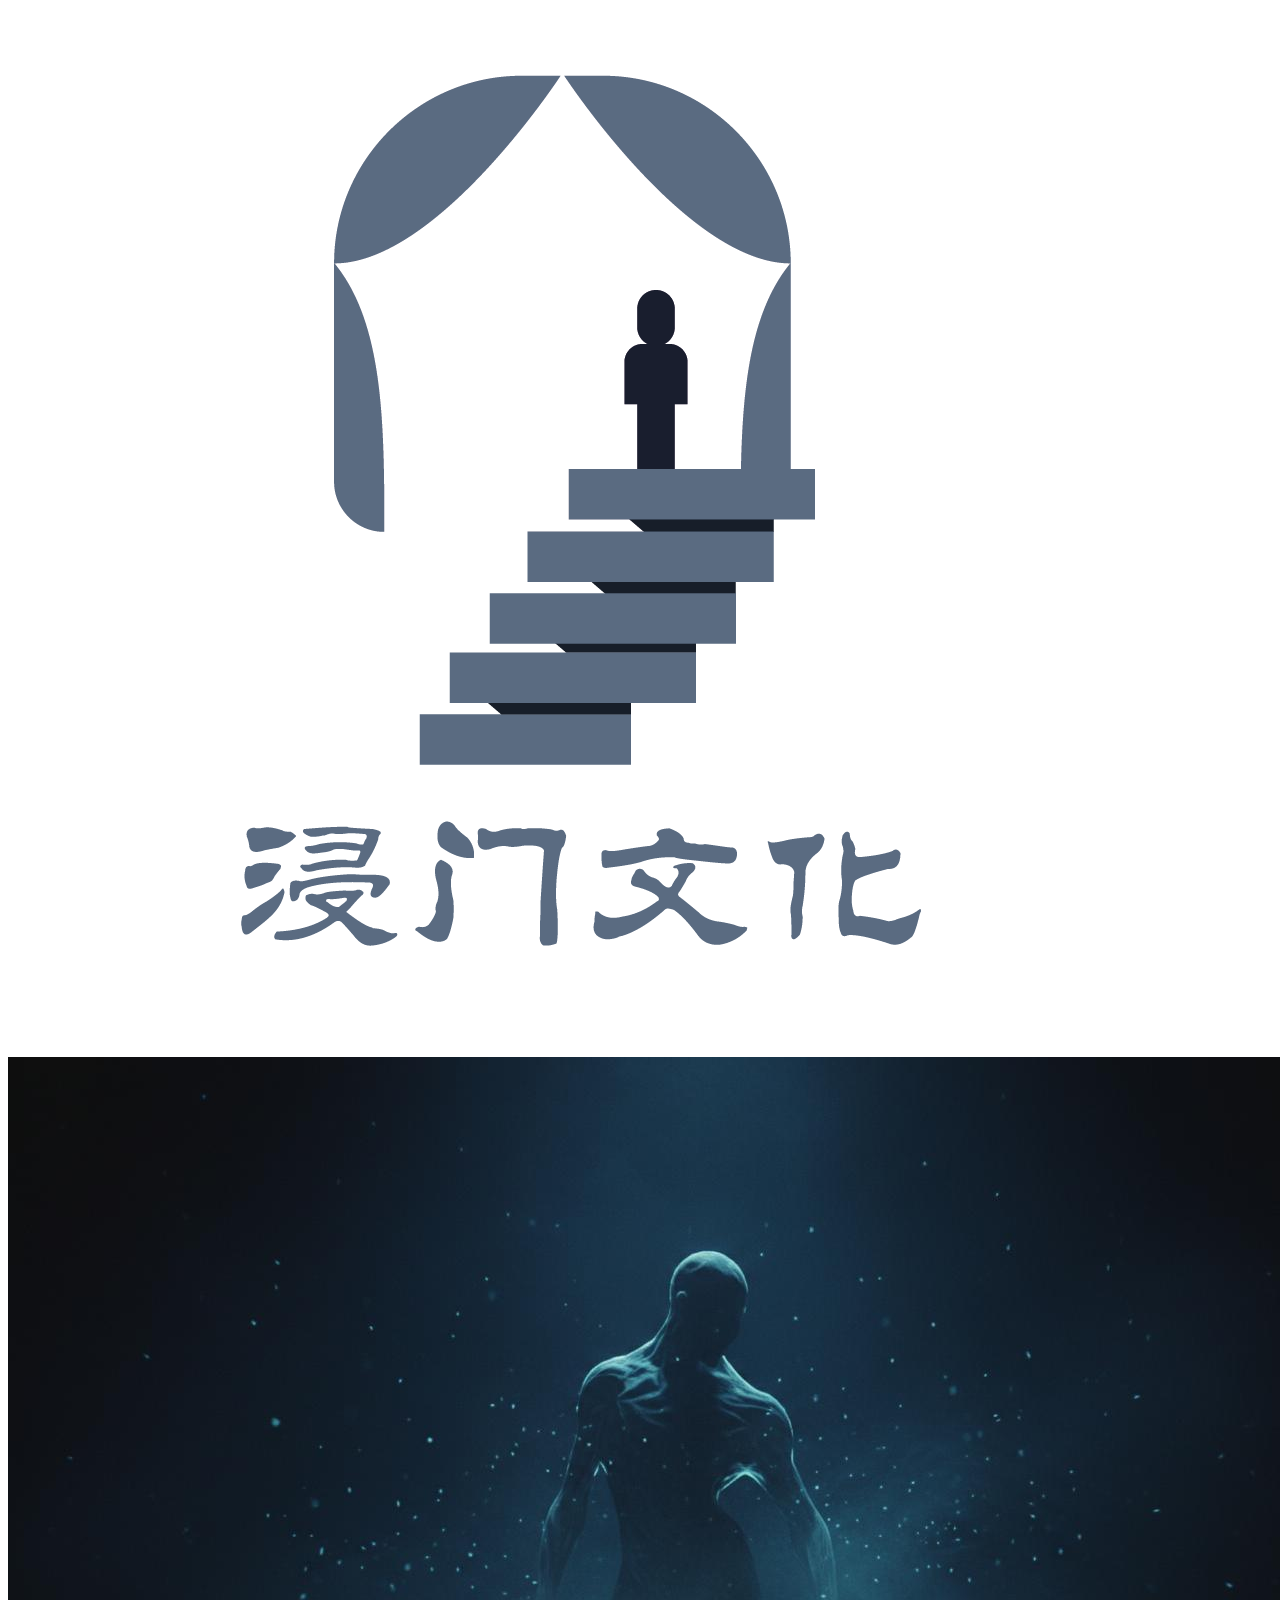
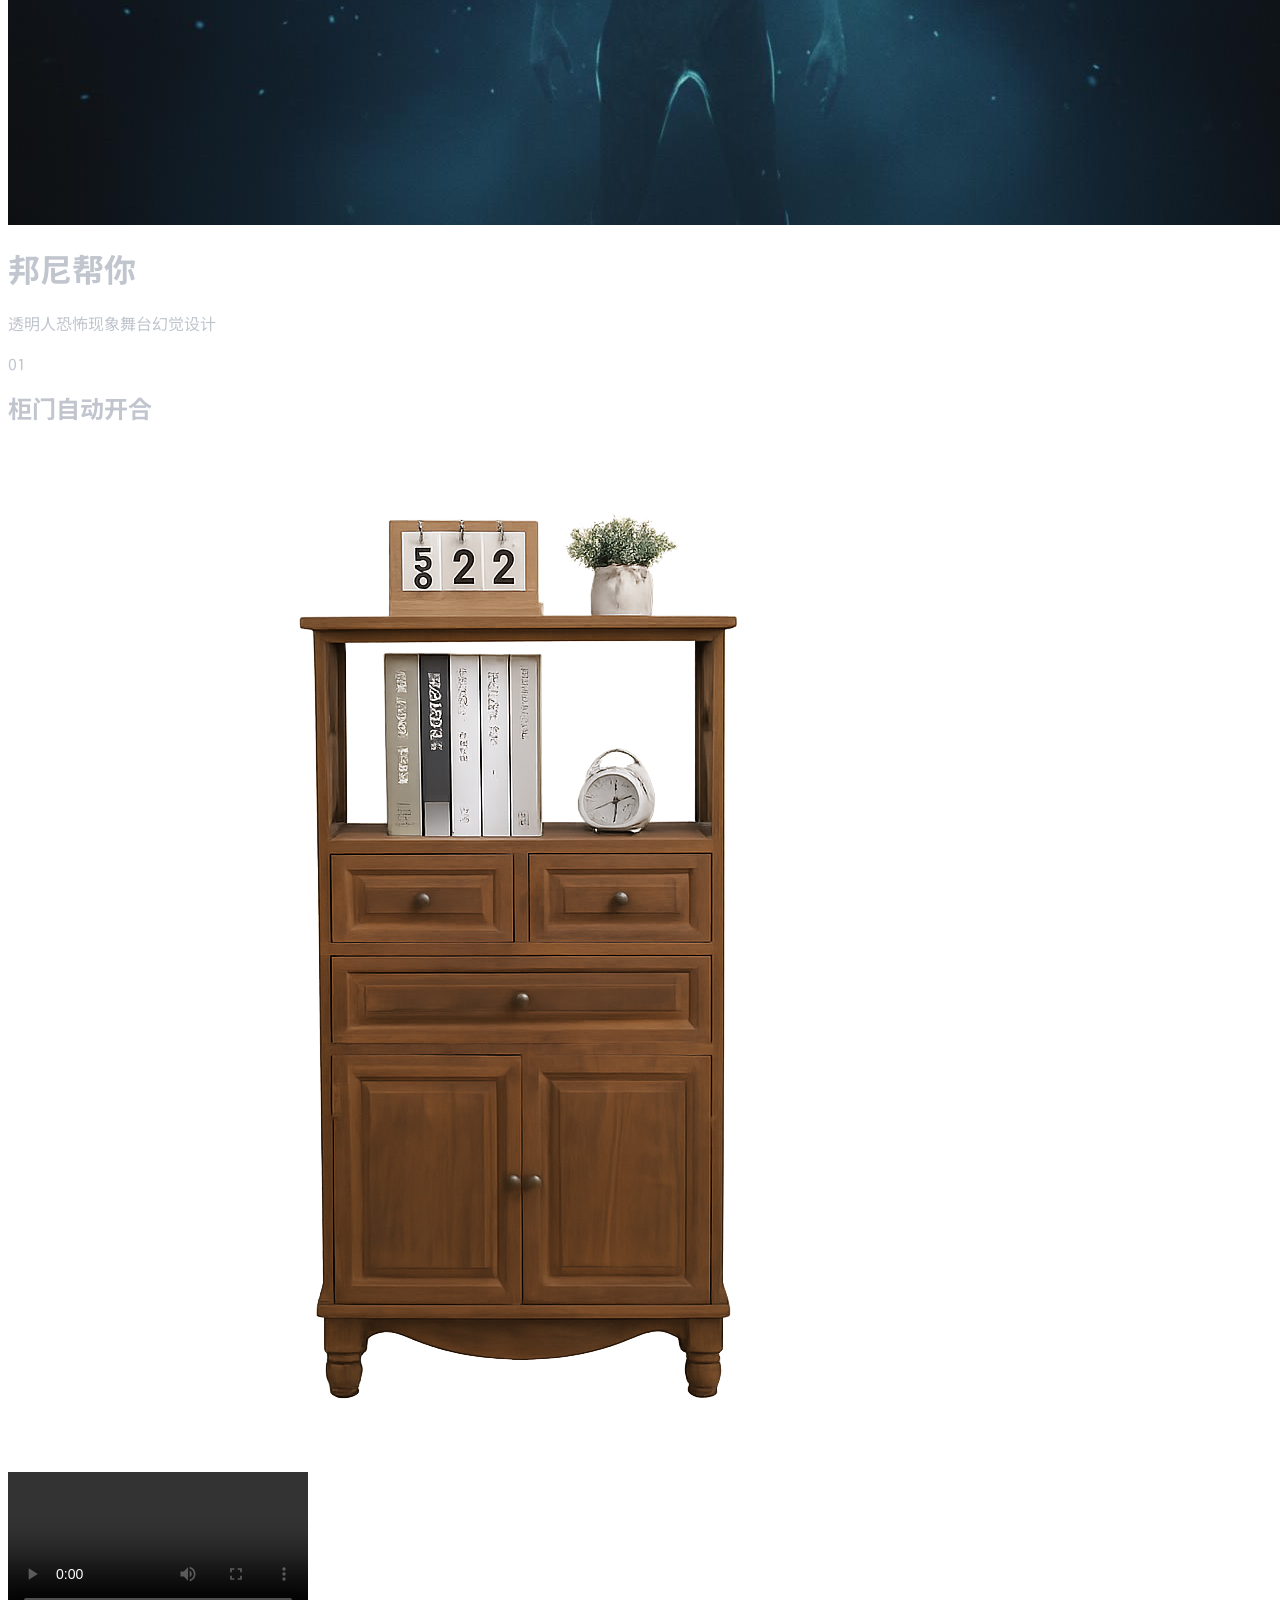
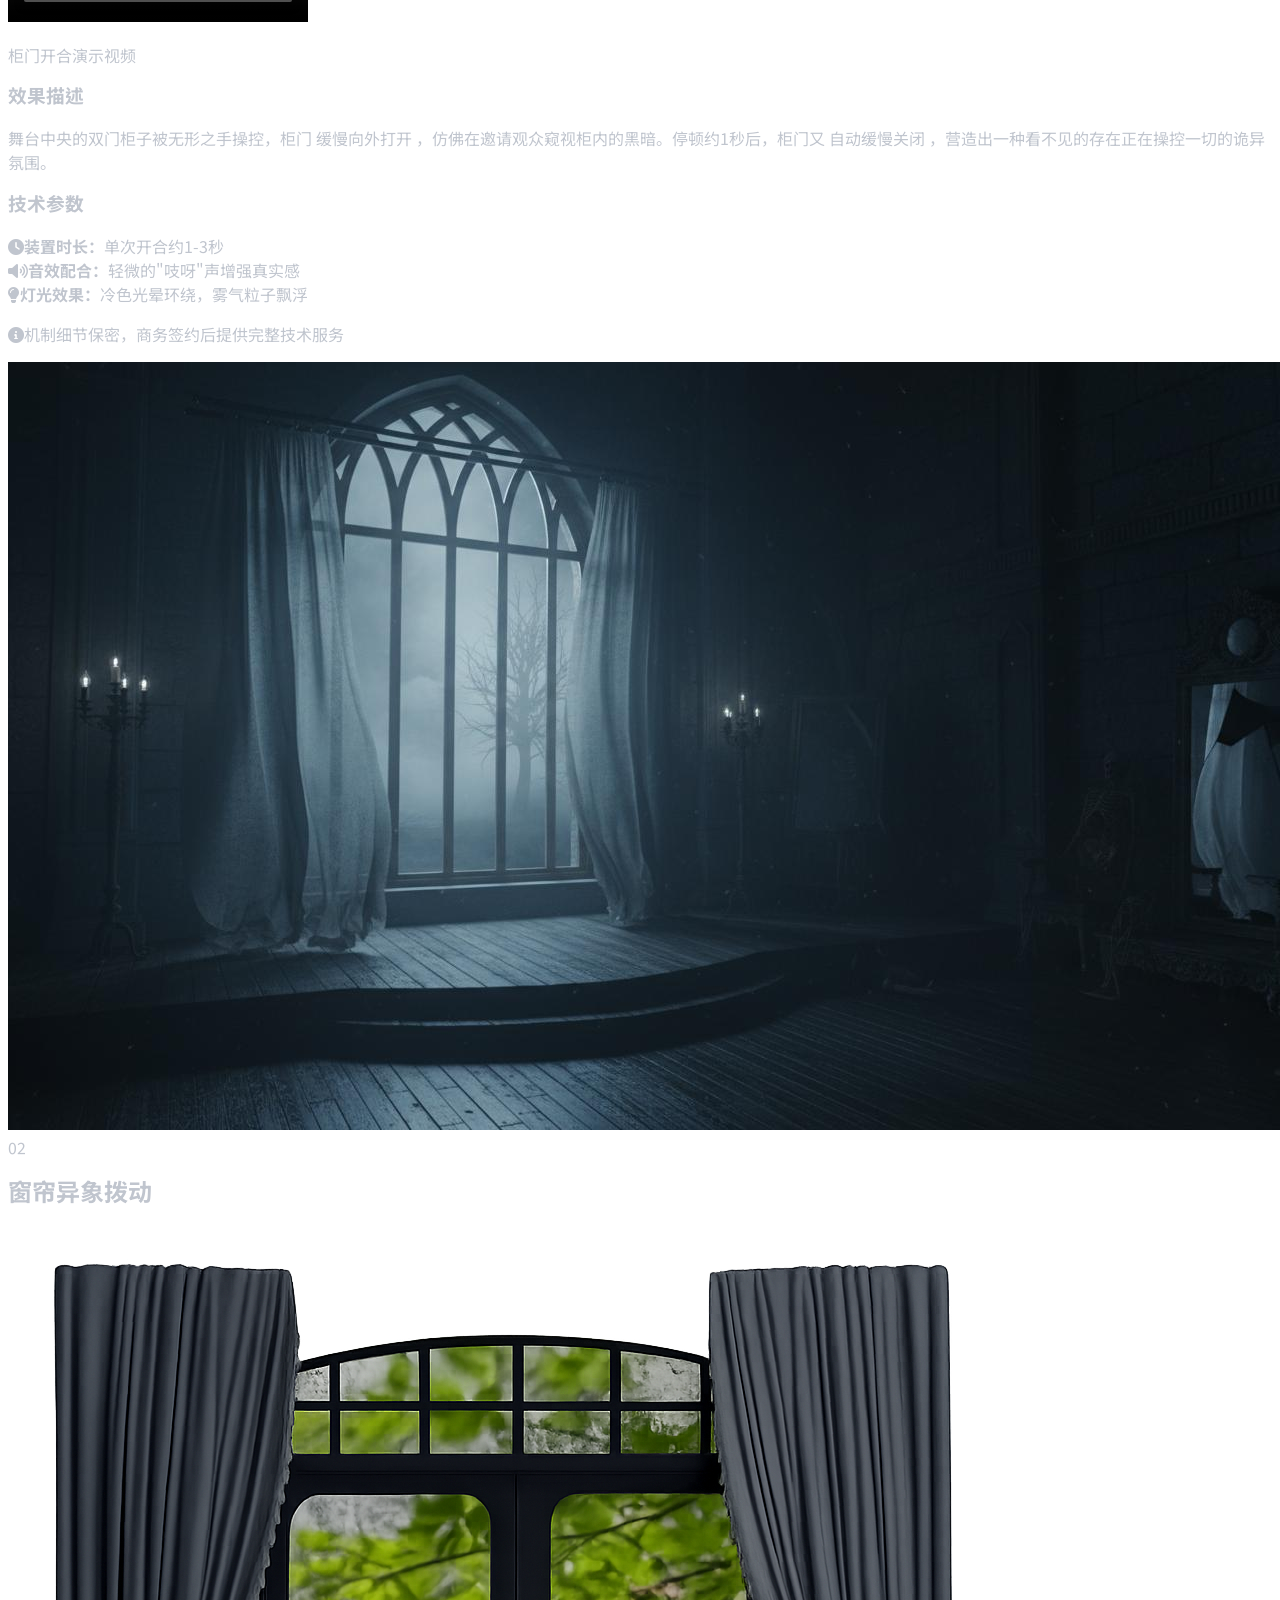
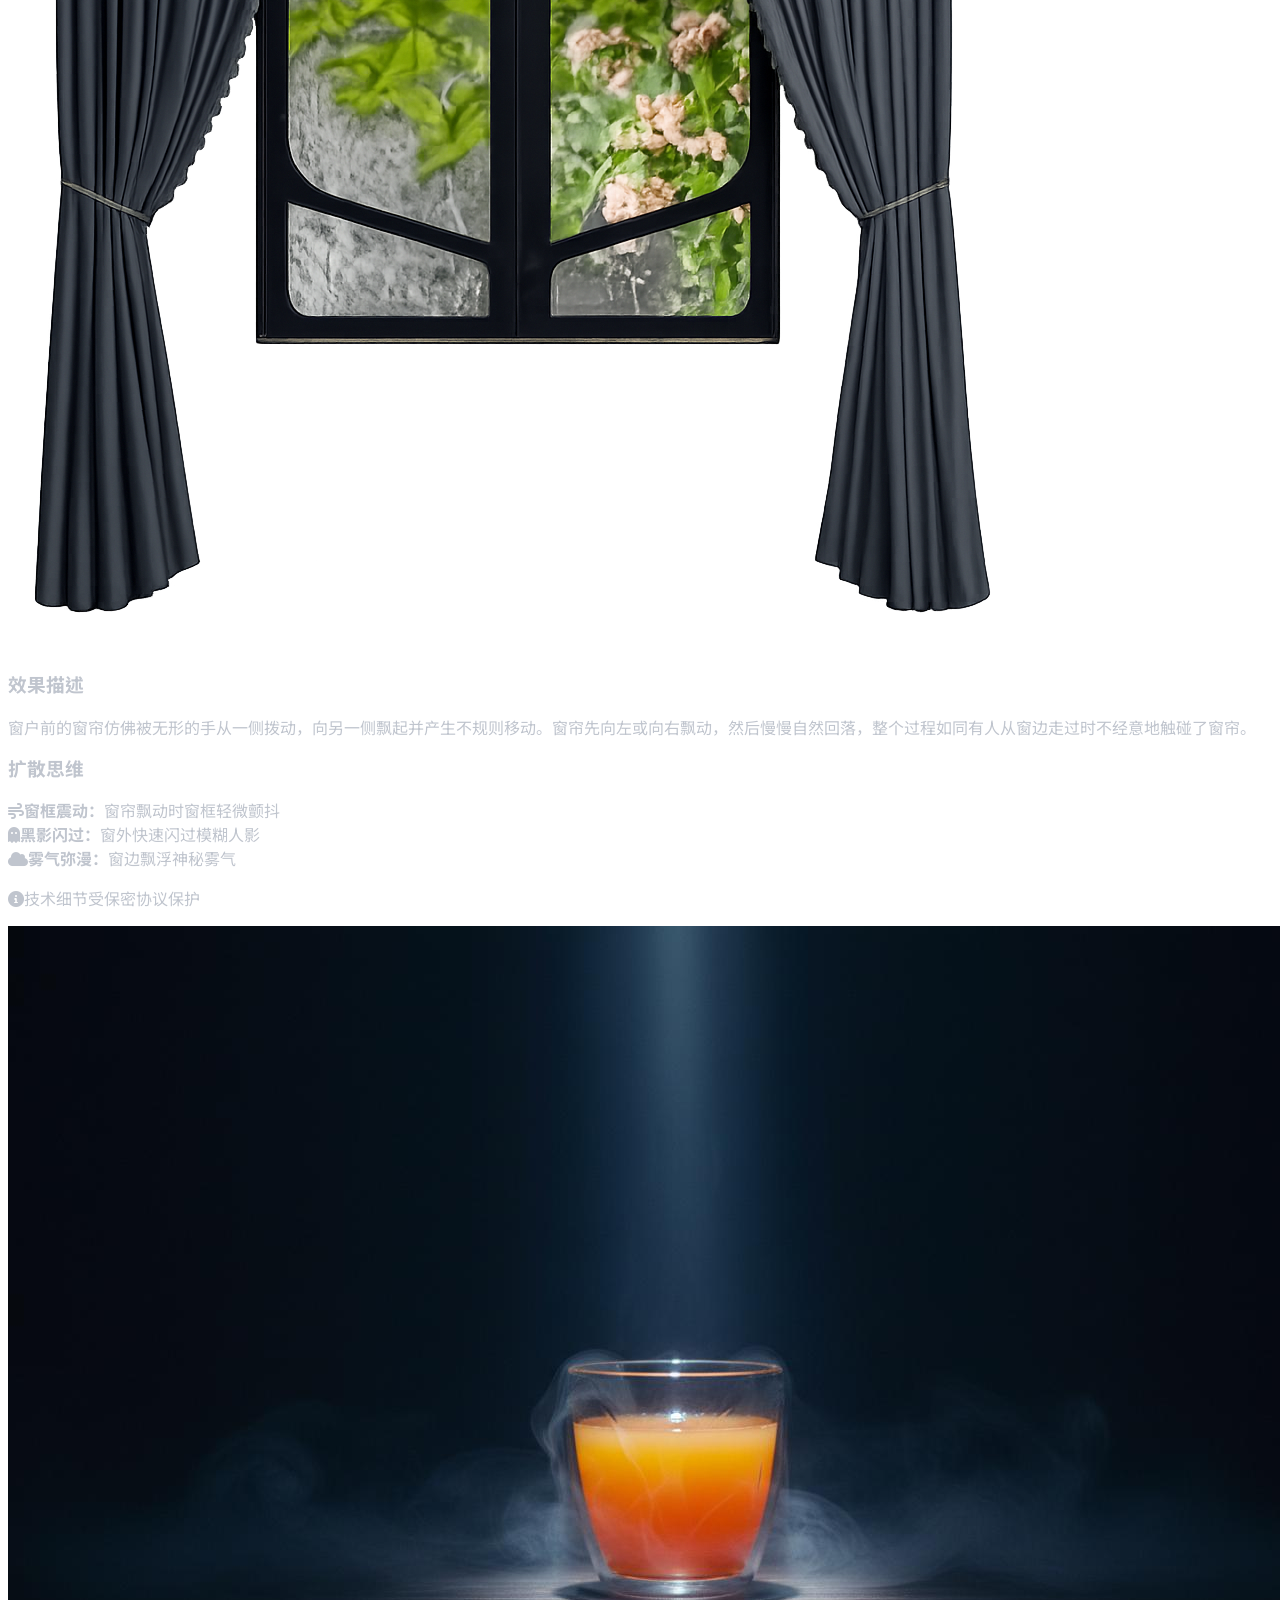
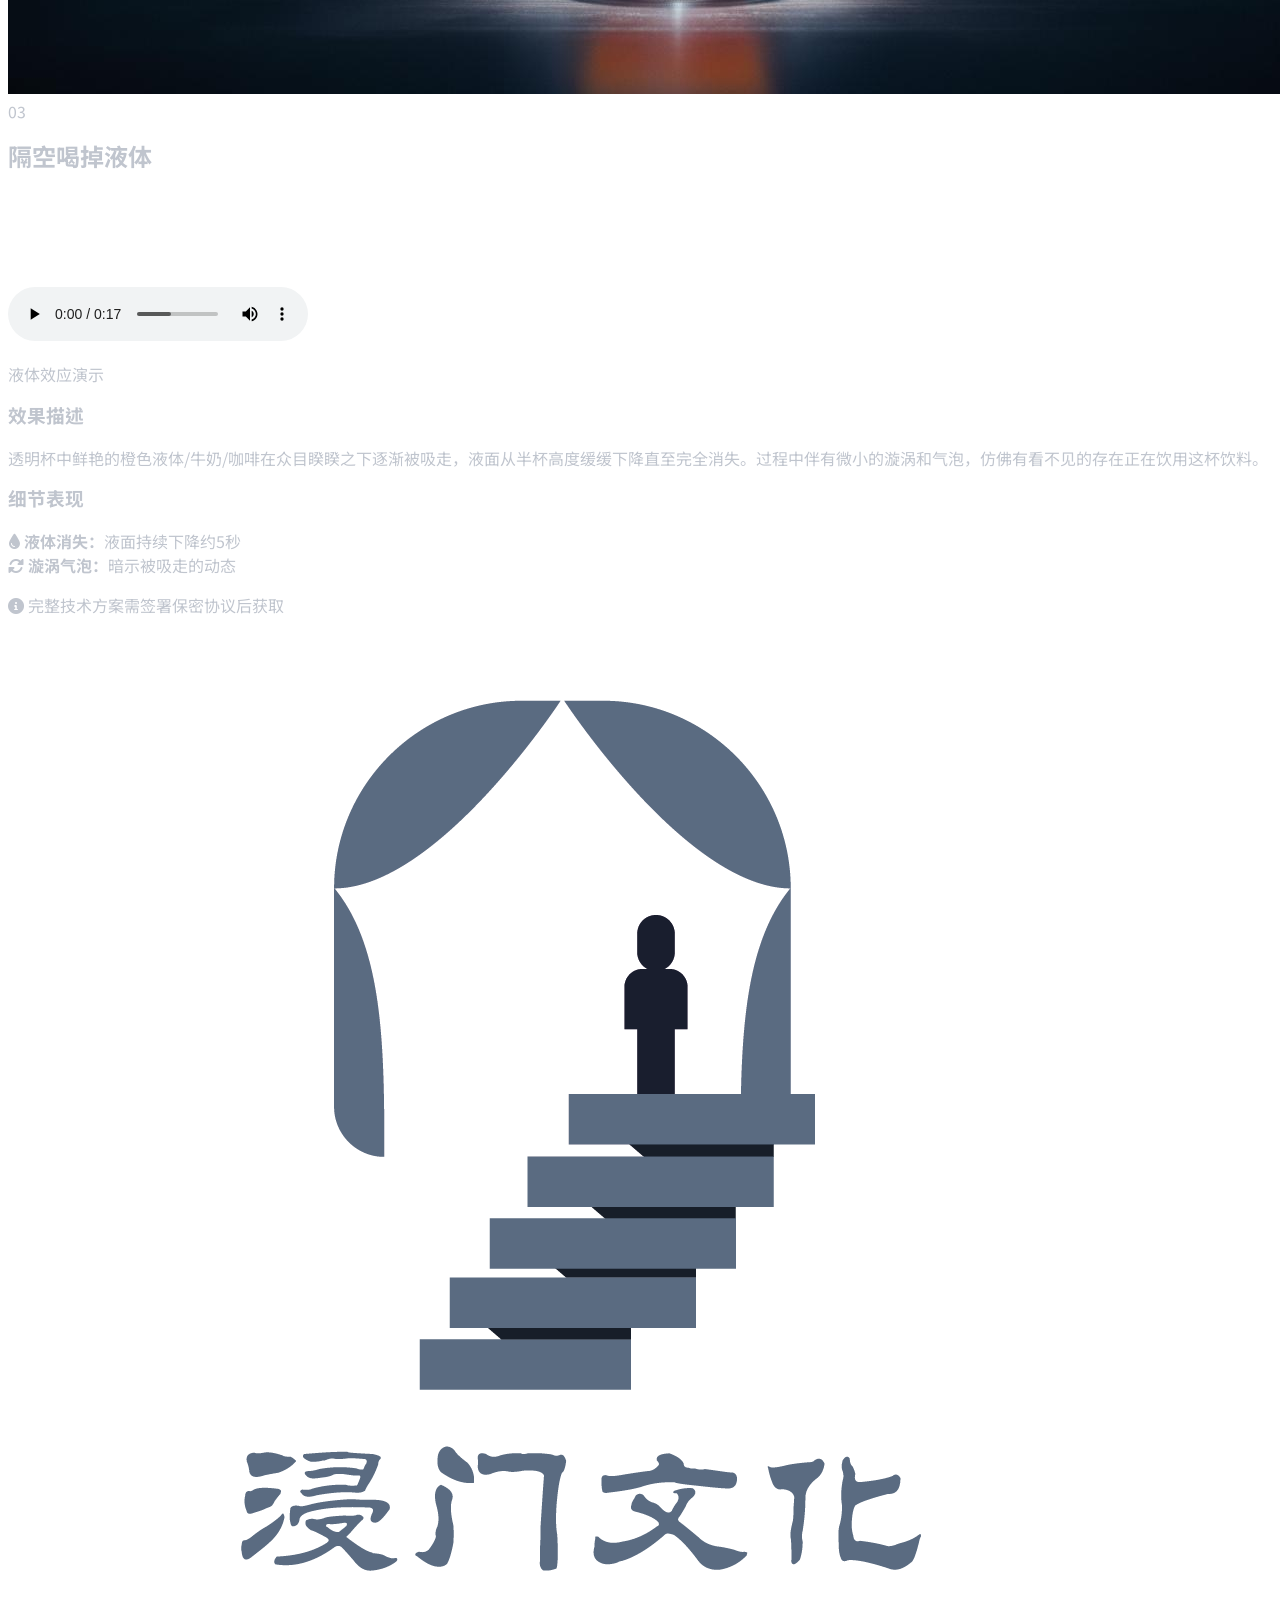
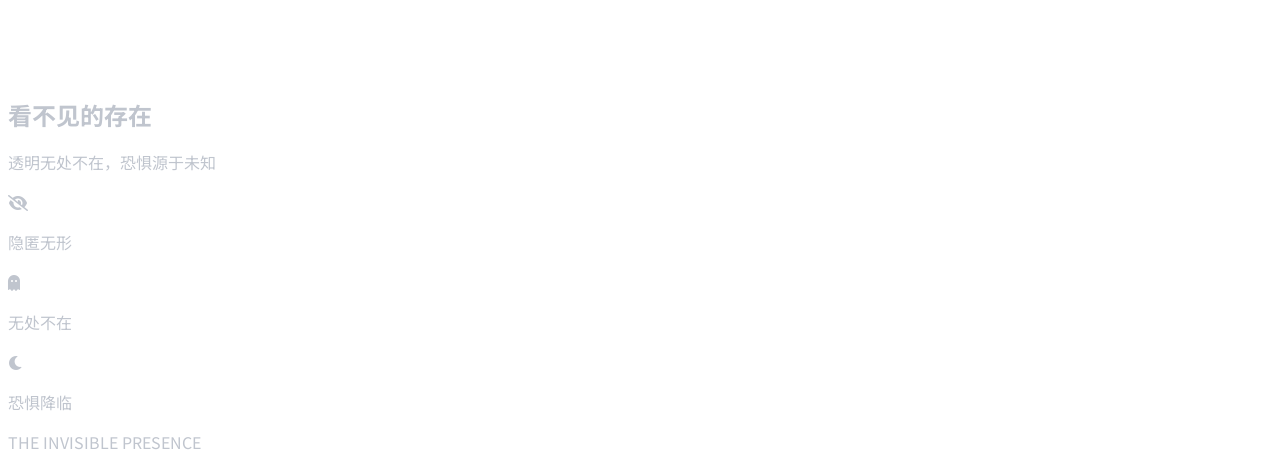
==== commit 936dd98b: "Update index.html" ====
--- a/project/index.html
+++ b/project/index.html
@@ -432,51 +432,51 @@
 <!-- 主体内容 -->
 <div class="relative z-10 flex gap-8 h-[520px]">
 <!-- 左侧：饮料杯动画 -->
-<!-- Левая колонка: анимация стакана + видео (центрированы) -->
-<div class="flex-1 flex flex-col gap-6">
-    <!-- Ряд с анимацией и видео, теперь центрирован -->
-    <div class="flex items-start gap-4 justify-center">
-        <!-- Стакан (уменьшенный) -->
-        <div class="relative flex-shrink-0">
-            <div class="relative w-32 h-40">
-                <!-- содержимое стакана (без изменений) -->
-                <div class="absolute inset-0 bg-gradient-to-b from-[#C0C5CE]/20 via-[#C0C5CE]/10 to-[#C0C5CE]/20 rounded-b-3xl backdrop-blur-sm border border-[#C0C5CE]/30 overflow-hidden">
-                    <div class="absolute bottom-0 left-2 right-2 liquid-drain-loop-css overflow-hidden">
-                        <div class="w-full h-full bg-gradient-to-t from-[#FF6B35] via-[#FF8C42] to-[#FFB347] opacity-90">
-                            <div class="swirl-effect absolute top-1/2 left-1/2 -translate-x-1/2 -translate-y-1/2 w-20 h-20">
-                                <div class="w-full h-full rounded-full border-2 border-[#FF6B35]/50 border-t-transparent"></div>
-                            </div>
-                            <div class="bubble absolute bottom-4 left-1/4 w-2 h-2 bg-[#FF8C42]/60 rounded-full"></div>
-                            <div class="bubble absolute bottom-8 left-1/2 w-1.5 h-1.5 bg-[#FF8C42]/50 rounded-full" style="animation-delay: 0.3s;"></div>
-                            <div class="bubble absolute bottom-6 right-1/4 w-2 h-2 bg-[#FF8C42]/55 rounded-full" style="animation-delay: 0.6s;"></div>
-                        </div>
+<!-- Левая колонка: анимация стакана (увеличена) и видео снизу -->
+<div class="flex-1 flex flex-col items-center gap-8">
+    <!-- Стакан (увеличенный) -->
+    <div class="relative">
+        <div class="relative w-48 h-60"> <!-- увеличено с w-32 h-40 -->
+            <!-- Стенки стакана -->
+            <div class="absolute inset-0 bg-gradient-to-b from-[#C0C5CE]/20 via-[#C0C5CE]/10 to-[#C0C5CE]/20 rounded-b-3xl backdrop-blur-sm border border-[#C0C5CE]/30 overflow-hidden">
+                <!-- Жидкость: шире (left-3 right-3) -->
+                <div class="absolute bottom-0 left-3 right-3 liquid-drain-loop-css overflow-hidden">
+                    <div class="w-full h-full bg-gradient-to-t from-[#FF6B35] via-[#FF8C42] to-[#FFB347] opacity-90">
+                        <!-- Вихрь: увеличен до w-24 h-24 -->
+                        <div class="swirl-effect absolute top-1/2 left-1/2 -translate-x-1/2 -translate-y-1/2 w-24 h-24">
+                            <div class="w-full h-full rounded-full border-2 border-[#FF6B35]/50 border-t-transparent"></div>
+                        </div>
+                        <!-- Пузырьки: увеличены и смещены -->
+                        <div class="bubble absolute bottom-6 left-1/4 w-3 h-3 bg-[#FF8C42]/60 rounded-full"></div>
+                        <div class="bubble absolute bottom-12 left-1/2 w-2 h-2 bg-[#FF8C42]/50 rounded-full" style="animation-delay: 0.3s;"></div>
+                        <div class="bubble absolute bottom-8 right-1/4 w-3 h-3 bg-[#FF8C42]/55 rounded-full" style="animation-delay: 0.6s;"></div>
                     </div>
-                    <div class="absolute top-8 left-2 w-8 h-12 bg-[#C0C5CE]/20 rounded-full blur-md opacity-60"></div>
-                    <div class="absolute top-12 right-3 w-6 h-10 bg-[#C0C5CE]/15 rounded-full blur-sm opacity-40"></div>
-                </div>
-                <div class="hand-shadow absolute -right-8 top-12 w-32 h-40">
-                    <div class="w-full h-full bg-gradient-to-br from-[#0A0E17]/90 to-[#4A6D7C]/40 rounded-full blur-md transform rotate-12"></div>
-                </div>
-                <div class="absolute -top-1 left-2 right-2 h-2 bg-[#C0C5CE]/40 rounded-full blur-sm"></div>
-            </div>
-            <!-- туман вокруг стакана -->
-            <div class="absolute -inset-8 pointer-events-none">
-                <div class="fog-particle absolute w-16 h-16 rounded-full bg-[#4A6D7C]/25 blur-xl" style="top: 0; left: -20px;"></div>
-                <div class="fog-particle absolute w-12 h-12 rounded-full bg-[#2C3E50]/30 blur-lg" style="bottom: 10px; right: -15px; animation-delay: 1s;"></div>
-            </div>
-        </div>
-
-        <!-- Видео liquid.mp4 -->
-        <div class="flex-shrink-0">
-            <video controls class="w-48 h-40 rounded-lg shadow-2xl border border-[#4A6D7C]/30 object-cover">
-                <source src="liquid.mp4" type="video/mp4">
-                Ваш браузер не поддерживает видео.
-            </video>
-        </div>
-    </div>
-    <!-- Пояснение под видео (оставлено как есть) -->
-    <div class="text-center text-[#C0C5CE]/60 text-sm">
-        液体效应演示
+                </div>
+                <!-- Отпечатки пальцев (немного увеличены) -->
+                <div class="absolute top-10 left-3 w-10 h-14 bg-[#C0C5CE]/20 rounded-full blur-md opacity-60"></div>
+                <div class="absolute top-14 right-4 w-8 h-12 bg-[#C0C5CE]/15 rounded-full blur-sm opacity-40"></div>
+            </div>
+            <!-- Рука (hand-shadow): увеличена и сдвинута -->
+            <div class="hand-shadow absolute -right-10 top-16 w-40 h-48">
+                <div class="w-full h-full bg-gradient-to-br from-[#0A0E17]/90 to-[#4A6D7C]/40 rounded-full blur-md transform rotate-12"></div>
+            </div>
+            <!-- Блик на верхнем крае стакана -->
+            <div class="absolute -top-1 left-3 right-3 h-2 bg-[#C0C5CE]/40 rounded-full blur-sm"></div>
+        </div>
+        <!-- Туман вокруг стакана (расширен) -->
+        <div class="absolute -inset-10 pointer-events-none">
+            <div class="fog-particle absolute w-20 h-20 rounded-full bg-[#4A6D7C]/25 blur-xl" style="top: 0; left: -30px;"></div>
+            <div class="fog-particle absolute w-16 h-16 rounded-full bg-[#2C3E50]/30 blur-lg" style="bottom: 10px; right: -20px; animation-delay: 1s;"></div>
+        </div>
+    </div>
+
+    <!-- Видео liquid.mp4 под стаканом -->
+    <div class="text-center">
+        <video controls class="w-80 h-auto rounded-lg shadow-2xl border border-[#4A6D7C]/30">
+            <source src="liquid.mp4" type="video/mp4">
+            Ваш браузер не поддерживает видео.
+        </video>
+        <p class="text-[#C0C5CE]/60 text-sm mt-2"> 液体效应演示</p>
     </div>
 </div>
 <!-- 右侧：说明文字 -->
@@ -556,5 +556,34 @@
 </div>
 </div>
 </div>
+        <script>
+  function scaleSlides() {
+    const slides = document.querySelectorAll('.ppt-slide');
+    const windowWidth = window.innerWidth;
+    const slideBaseWidth = 1280; // оригинальная ширина слайда
+
+    slides.forEach(slide => {
+      // Сброс предыдущих трансформаций
+      slide.style.transform = '';
+      slide.style.marginLeft = '';
+      slide.style.marginRight = '';
+
+      // Вычисляем масштаб, чтобы слайд помещался по ширине
+      let scale = windowWidth / slideBaseWidth;
+      // Ограничиваем масштаб, чтобы не становился слишком большим на широких экранах
+      scale = Math.min(scale, 1); // не больше 1 (оригинала)
+
+      // Применяем масштабирование
+      slide.style.transform = `scale(${scale})`;
+      // Центрируем слайд после масштабирования
+      slide.style.marginLeft = 'auto';
+      slide.style.marginRight = 'auto';
+    });
+  }
+
+  // Вызываем при загрузке и при изменении размера окна
+  window.addEventListener('load', scaleSlides);
+  window.addEventListener('resize', scaleSlides);
+</script>
 </body>
 </html>
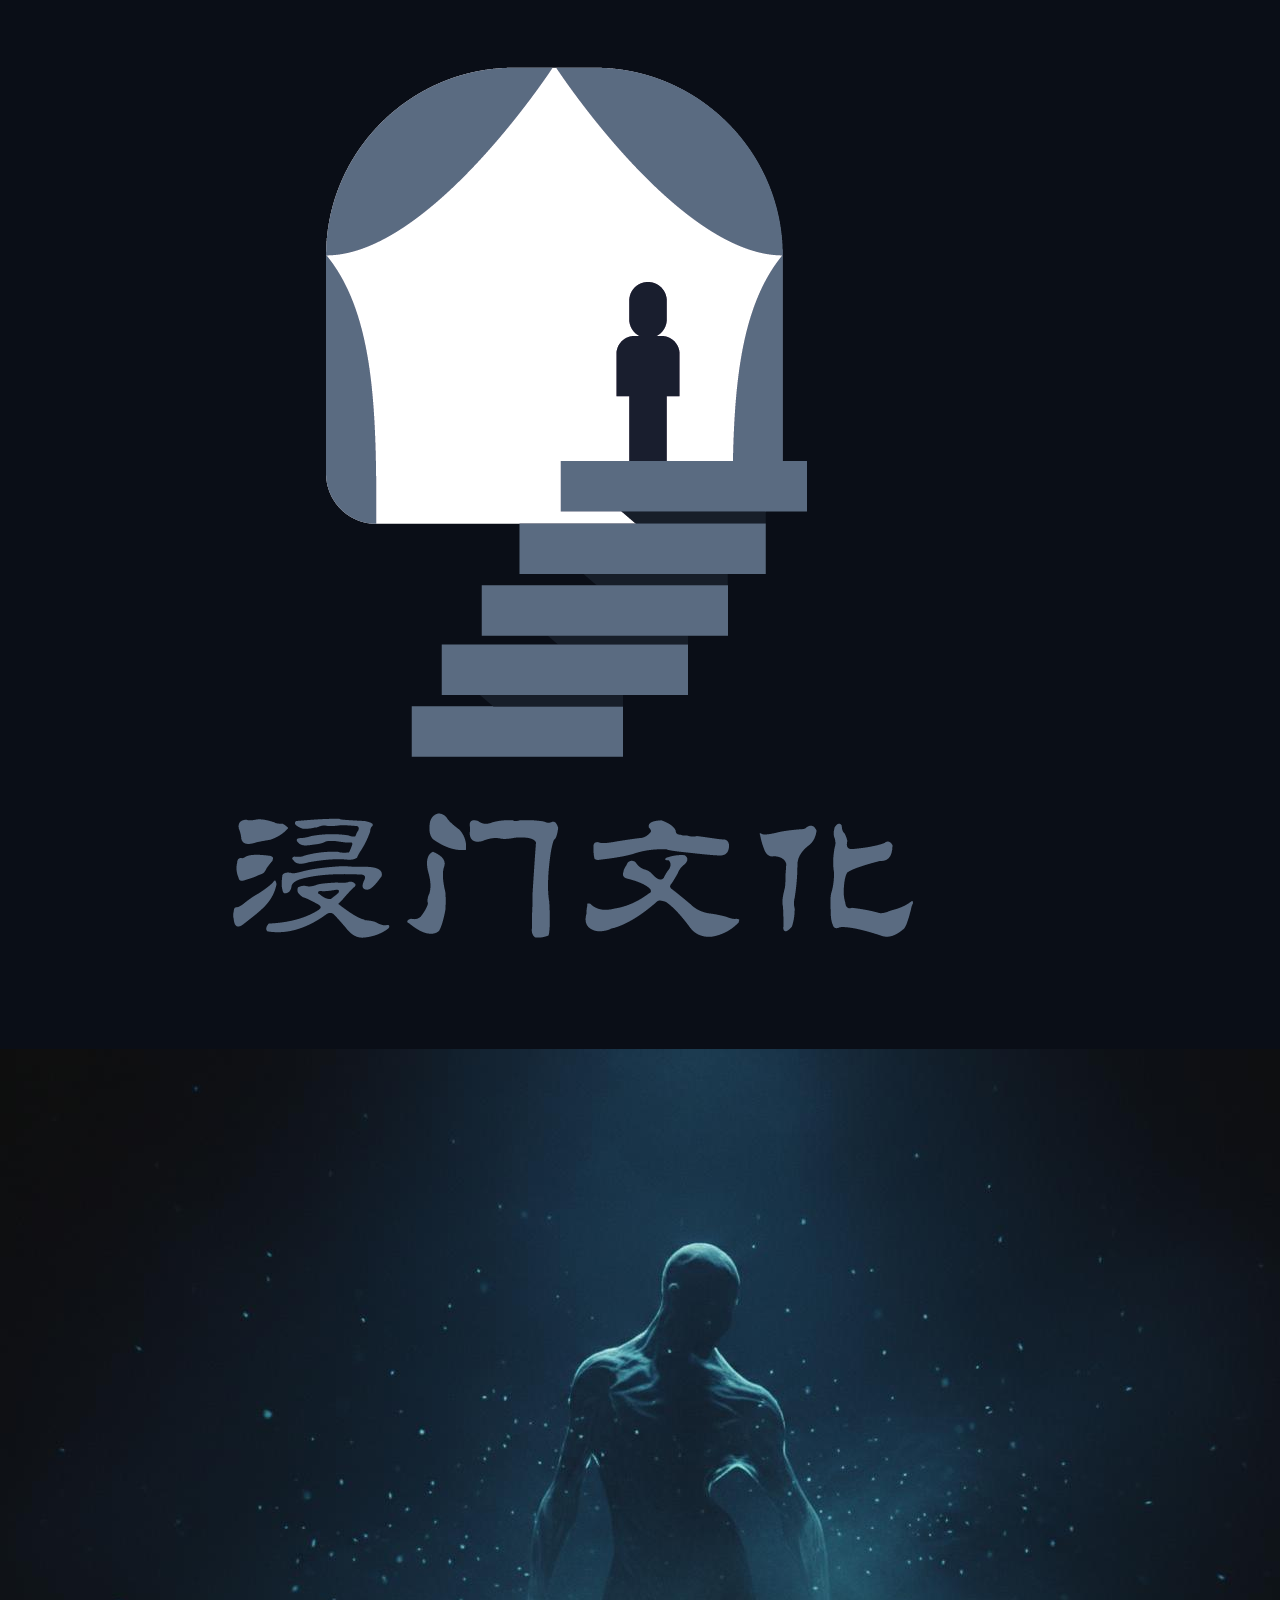
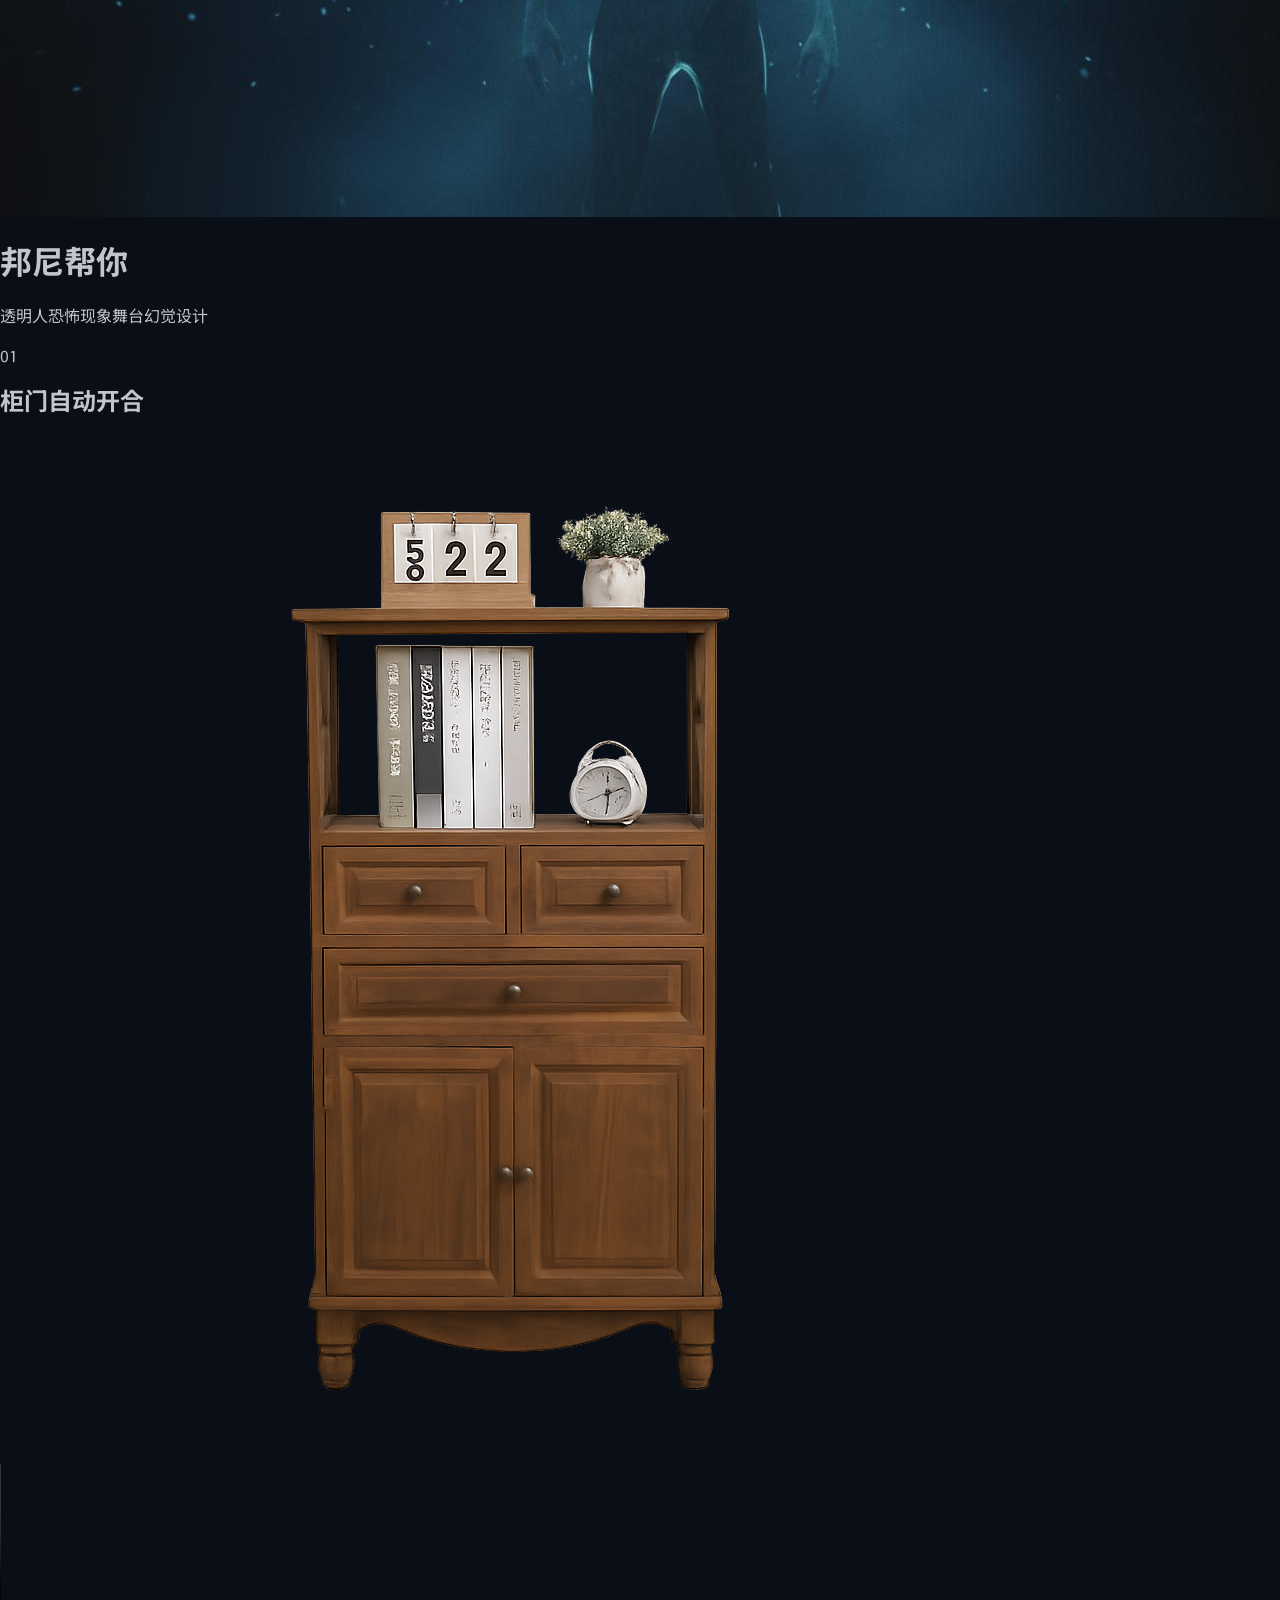
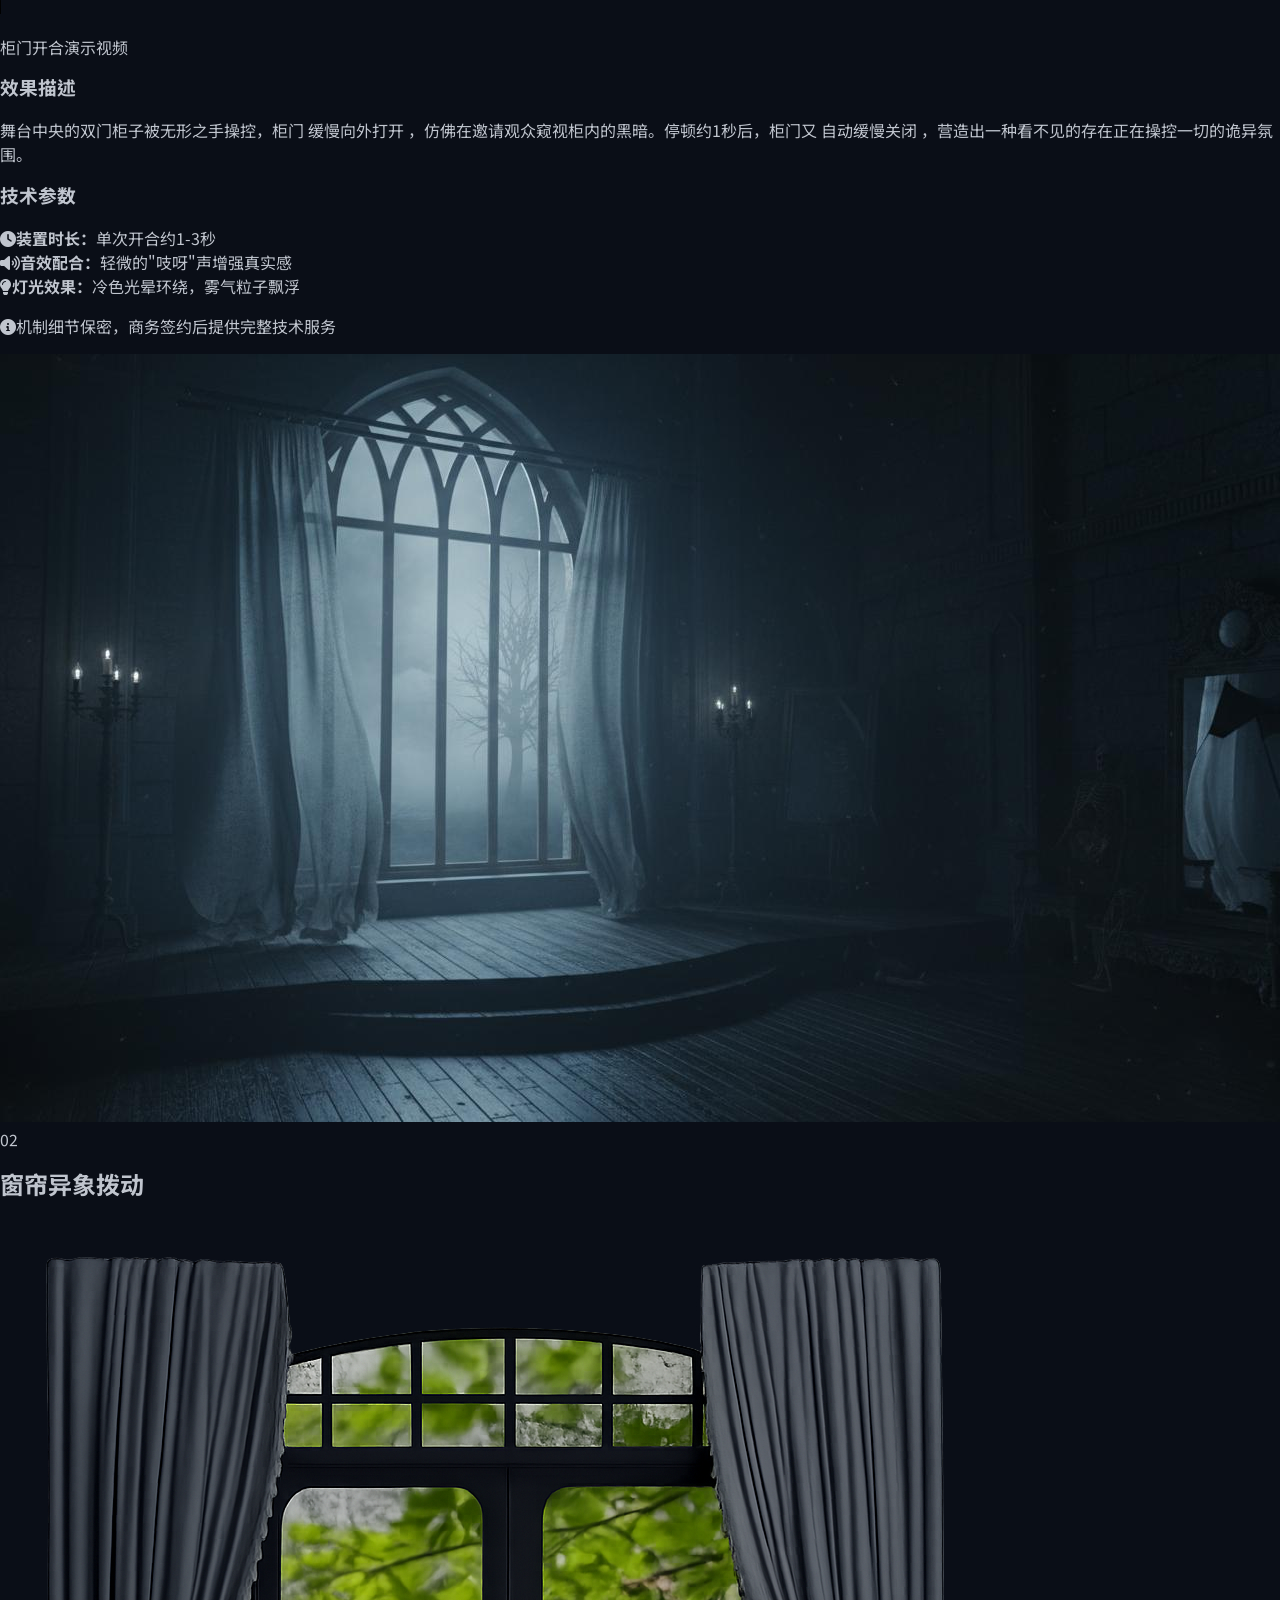
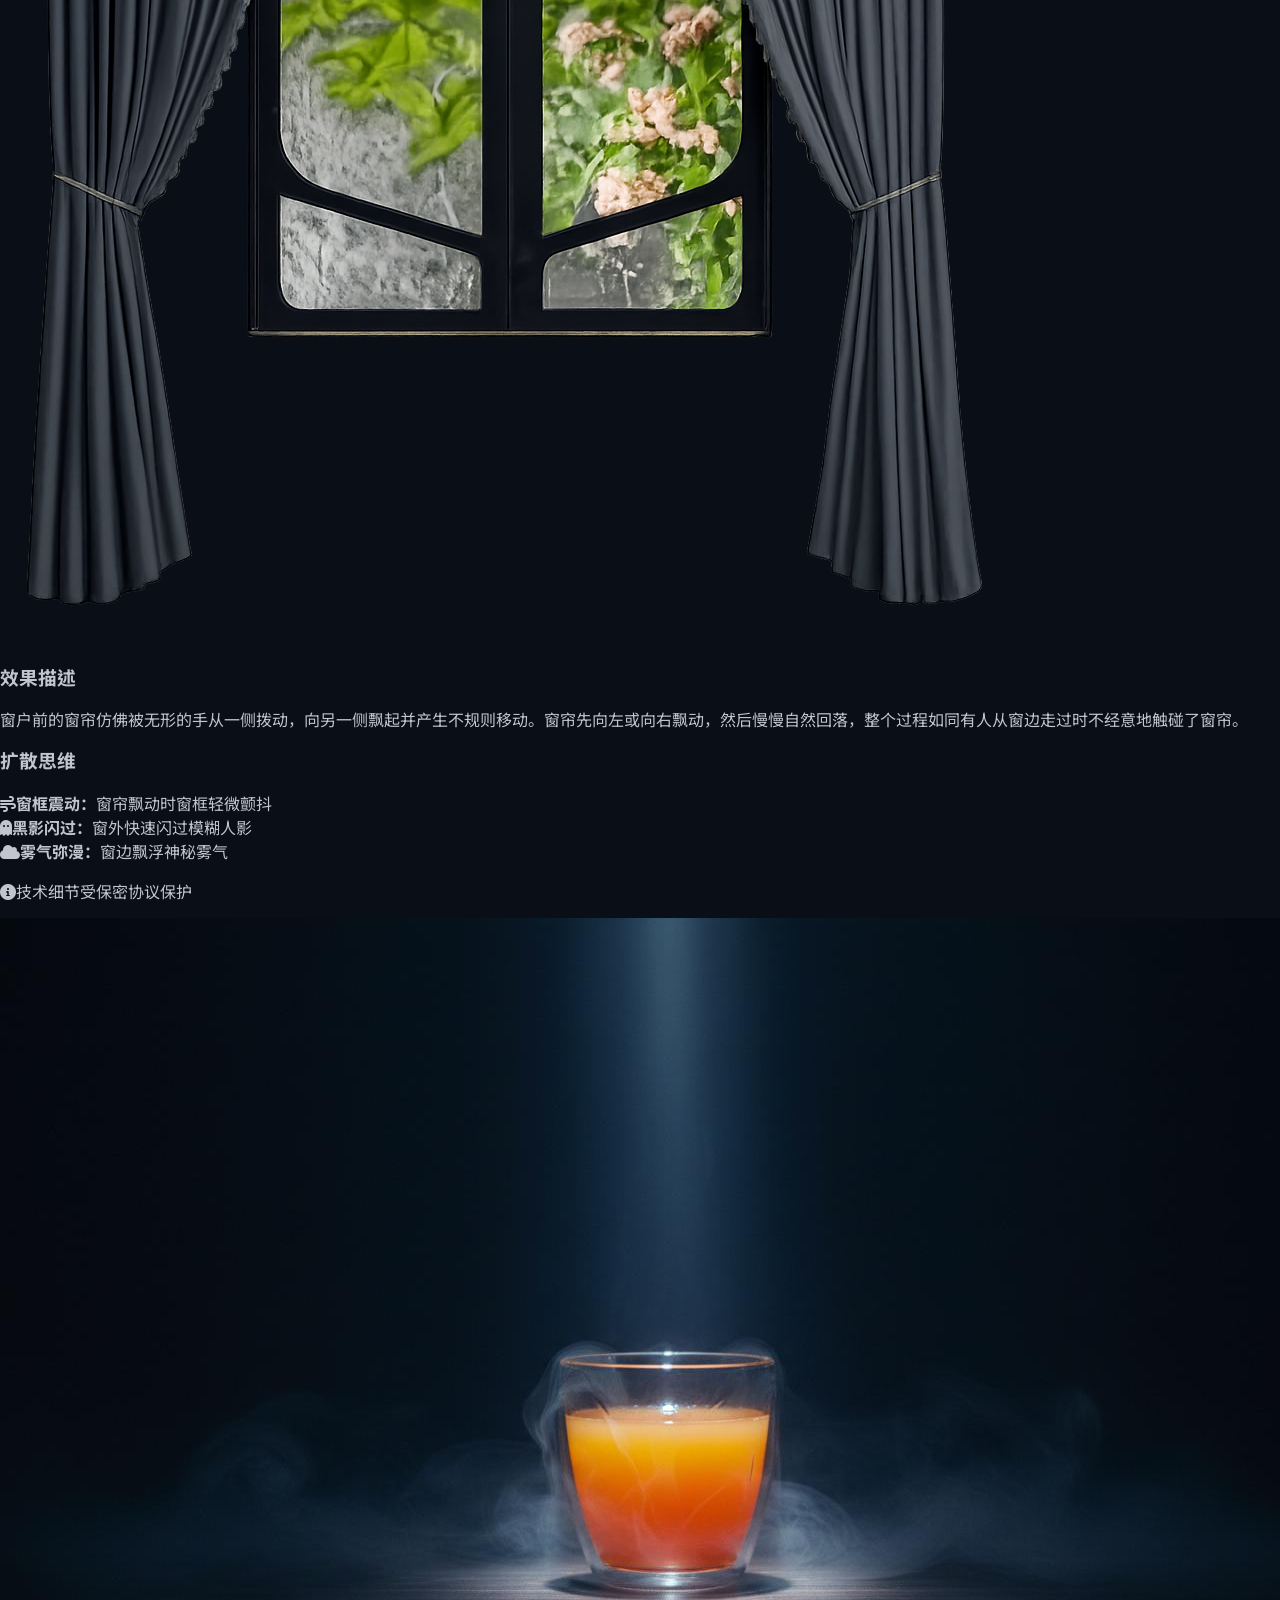
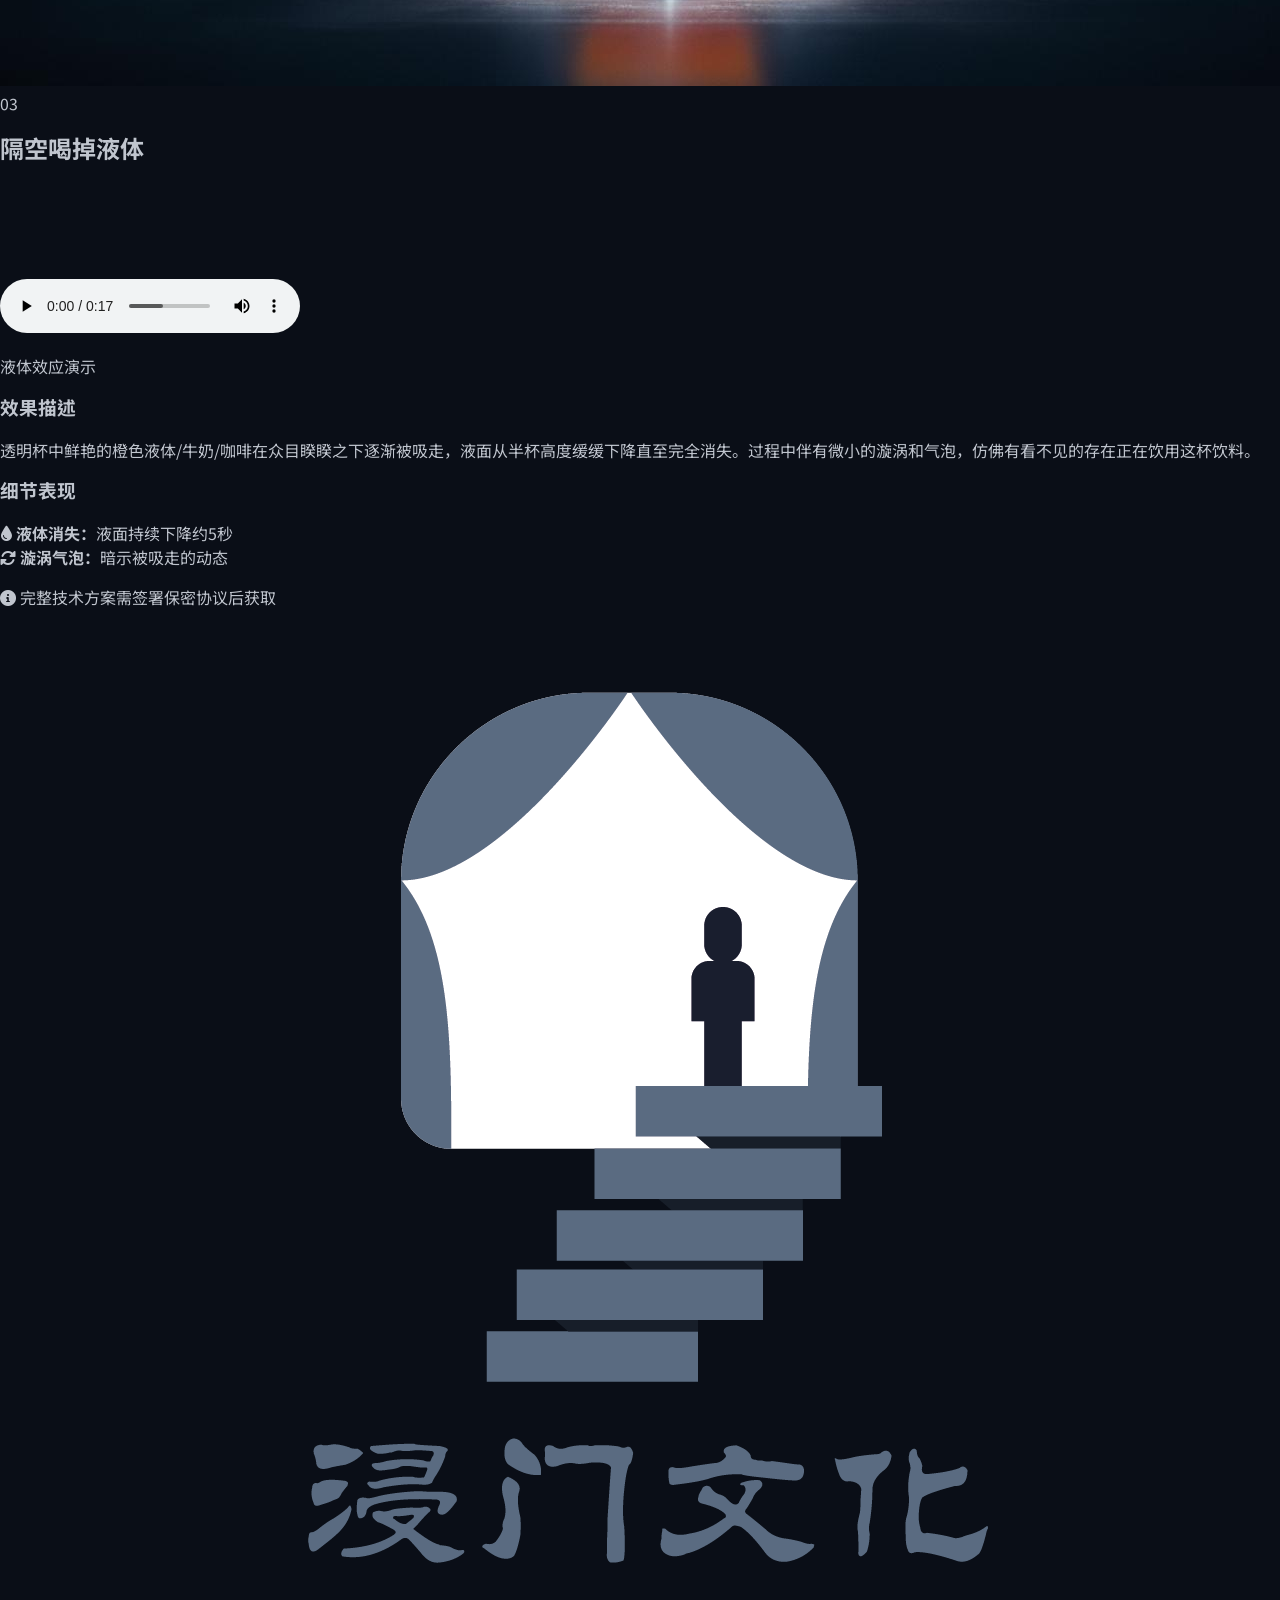
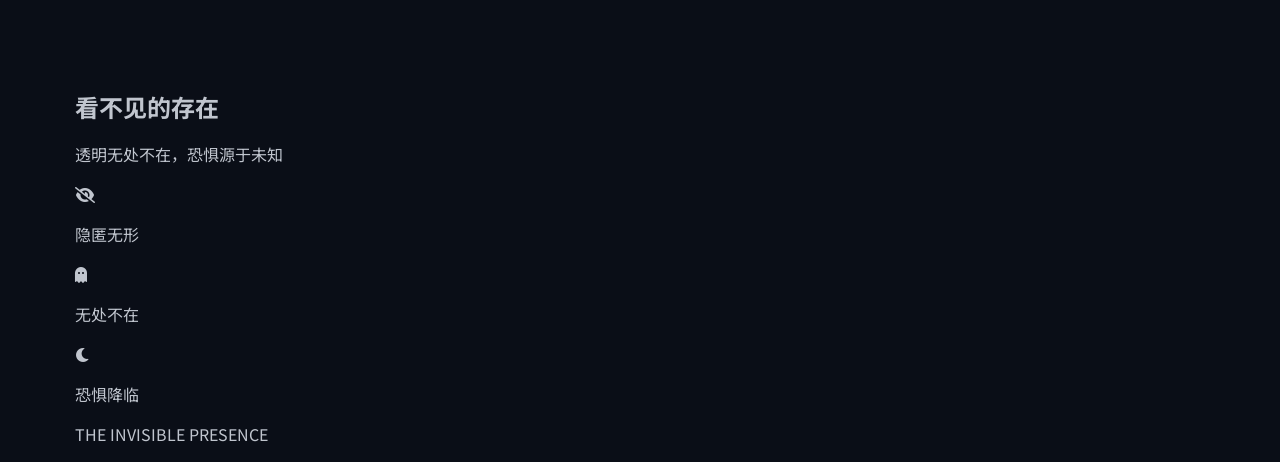
==== commit cfd2c0cf: "Update index.html" ====
--- a/project/index.html
+++ b/project/index.html
@@ -17,6 +17,23 @@
         }
     </style>
 <style>
+        body {
+  background-color: #0A0E17 !important;  /* Тёмный фон, как у слайдов */
+  margin: 0;
+  padding: 0;
+  overflow-x: hidden; /* скрываем горизонтальную прокрутку */
+  width: 100%;
+  min-height: 100vh;
+  display: flex;
+  flex-direction: column;
+  align-items: center; /* центрируем содержимое по горизонтали */
+}
+
+/* Чтобы слайды не вылезали за пределы body */
+.ppt-slide {
+  max-width: 1280px; /* сохраняем максимальную ширину */
+  flex-shrink: 0; /* предотвращаем сжатие */
+}
         body {
             color: #C0C5CE;
             font-family: 'Noto Sans SC', sans-serif;
@@ -556,34 +573,40 @@
 </div>
 </div>
 </div>
-        <script>
-  function scaleSlides() {
-    const slides = document.querySelectorAll('.ppt-slide');
-    const windowWidth = window.innerWidth;
-    const slideBaseWidth = 1280; // оригинальная ширина слайда
-
-    slides.forEach(slide => {
-      // Сброс предыдущих трансформаций
-      slide.style.transform = '';
-      slide.style.marginLeft = '';
-      slide.style.marginRight = '';
-
-      // Вычисляем масштаб, чтобы слайд помещался по ширине
-      let scale = windowWidth / slideBaseWidth;
-      // Ограничиваем масштаб, чтобы не становился слишком большим на широких экранах
-      scale = Math.min(scale, 1); // не больше 1 (оригинала)
-
-      // Применяем масштабирование
-      slide.style.transform = `scale(${scale})`;
-      // Центрируем слайд после масштабирования
-      slide.style.marginLeft = 'auto';
-      slide.style.marginRight = 'auto';
+       <script>
+  (function() {
+    function scaleSlides() {
+      const slides = document.querySelectorAll('.ppt-slide');
+      const windowWidth = window.innerWidth;
+      const baseWidth = 1280; // оригинальная ширина слайда
+
+      slides.forEach(slide => {
+        // Сброс предыдущих трансформаций
+        slide.style.transform = '';
+        slide.style.margin = '';
+        slide.style.width = ''; // сбросим, если вдруг
+
+        // Вычисляем масштаб так, чтобы слайд всегда помещался по ширине
+        let scale = windowWidth / baseWidth;
+        // Не даём слайду стать больше оригинала на широких экранах (но на телефонах scale < 1)
+        scale = Math.min(scale, 1);
+
+        // Применяем масштабирование
+        slide.style.transform = `scale(${scale})`;
+        // Центрируем слайд по горизонтали
+        slide.style.marginLeft = 'auto';
+        slide.style.marginRight = 'auto';
+      });
+    }
+
+    // Ждём полной загрузки страницы
+    window.addEventListener('load', function() {
+      scaleSlides();
+      // Также добавим класс для body, чтобы убрать прокрутку
+      document.body.style.overflowX = 'hidden';
     });
-  }
-
-  // Вызываем при загрузке и при изменении размера окна
-  window.addEventListener('load', scaleSlides);
-  window.addEventListener('resize', scaleSlides);
+    window.addEventListener('resize', scaleSlides);
+  })();
 </script>
 </body>
 </html>
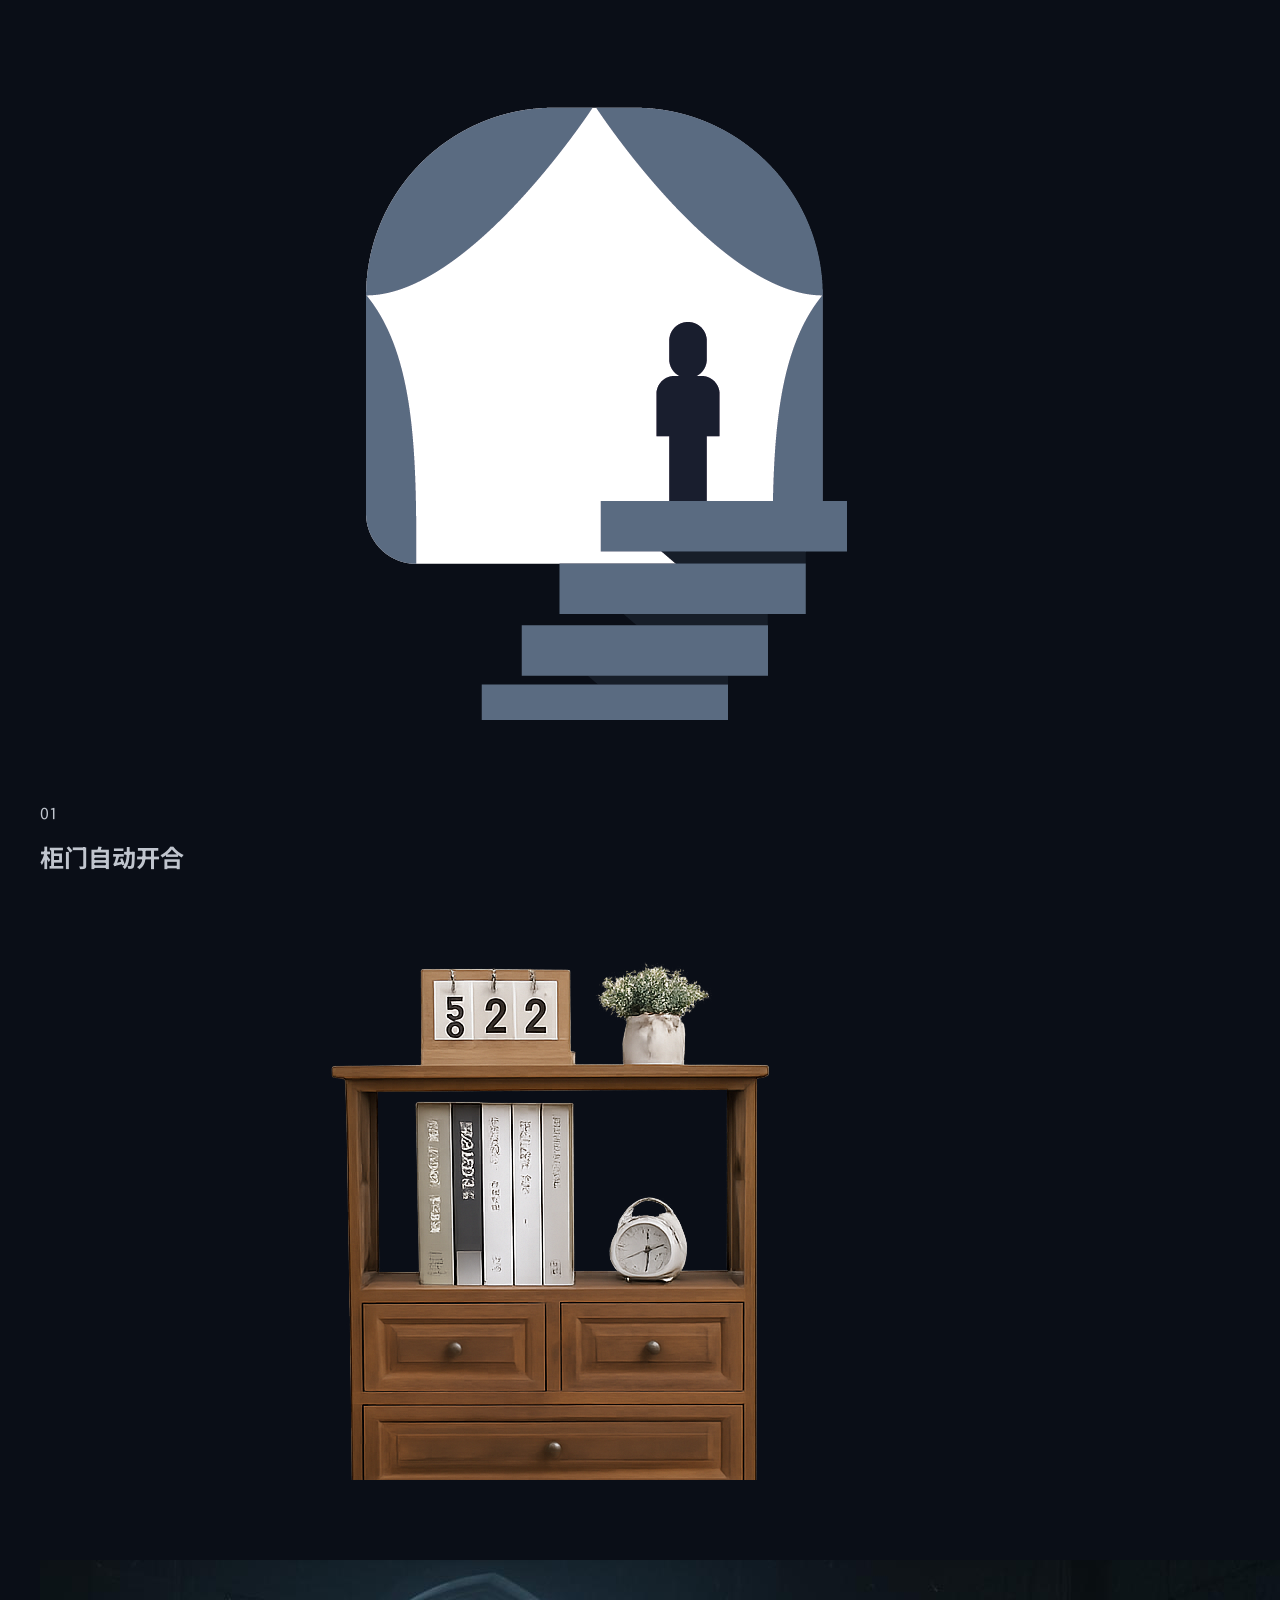
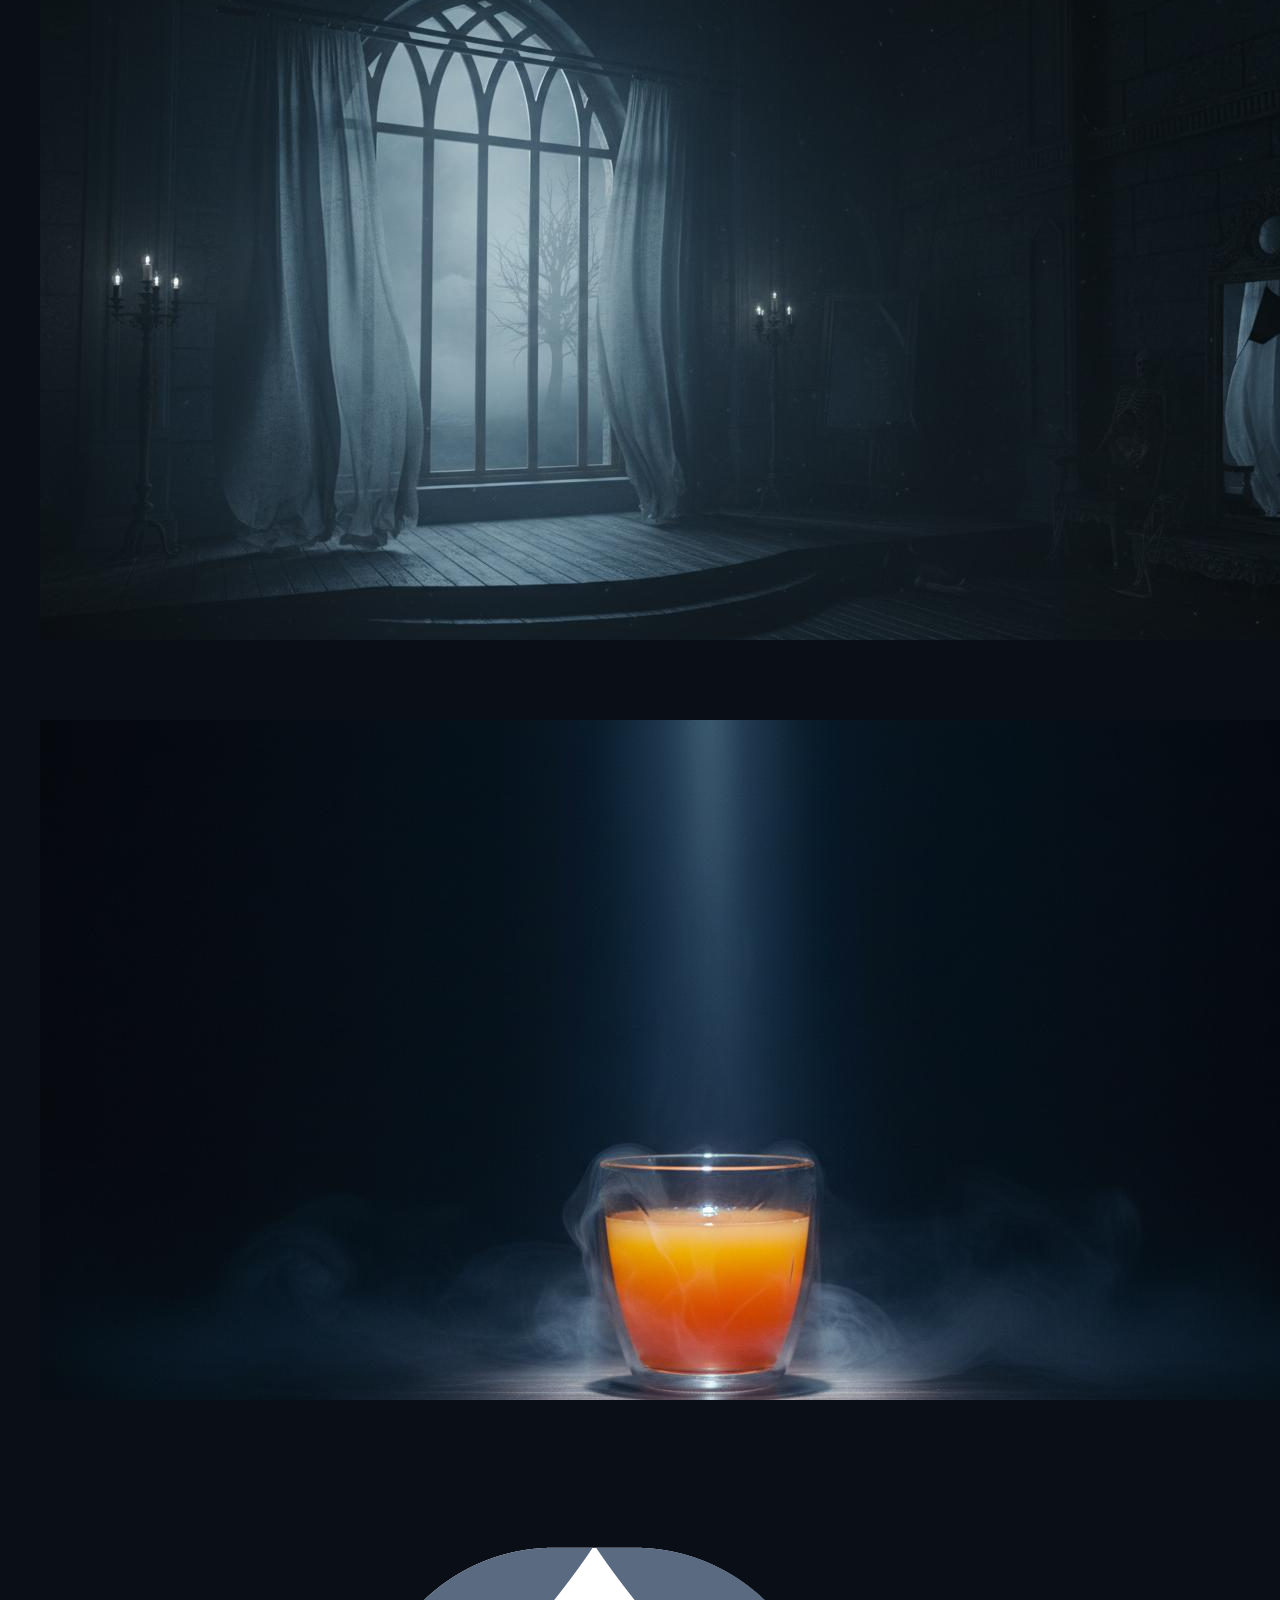
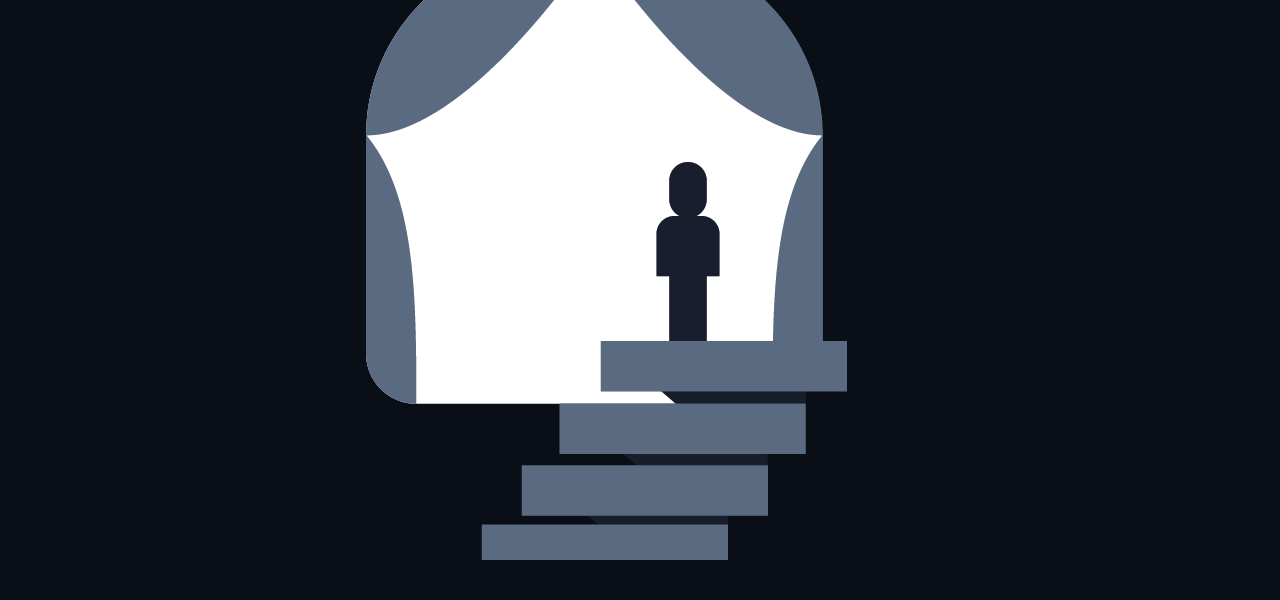
==== commit c70879d6: "Update index.html" ====
--- a/project/index.html
+++ b/project/index.html
@@ -9,31 +9,48 @@
 <link href="https://fonts.googleapis.com/css2?family=Chiron+Hei+HK:wght@400;700&amp;family=Oranienbaum&amp;family=Noto+Sans+SC:wght@300;400;500;700&amp;family=Quattrocento+Sans:wght@400;700&amp;display=swap" rel="stylesheet"/>
 <link href="https://cdn.jsdelivr.net/npm/@fortawesome/fontawesome-free@6.0.0/css/all.min.css" rel="stylesheet"/>
 <script src="https://cdnjs.cloudflare.com/ajax/libs/gsap/3.12.2/gsap.min.js"></script>
-<style type="text/tailwindcss">
-        @layer utilities {
-            .ppt-slide {
-                @apply relative w-[1280px] h-[720px] mx-auto p-[40px] box-border overflow-hidden mb-[40px];
-            }
-        }
-    </style>
+
 <style>
-        body {
-  background-color: #0A0E17 !important;  /* Тёмный фон, как у слайдов */
+        /* Базовые сбросы */
+/* Базовые сбросы */
+* {
+  box-sizing: border-box;
+}
+
+body {
   margin: 0;
   padding: 0;
-  overflow-x: hidden; /* скрываем горизонтальную прокрутку */
-  width: 100%;
+  background-color: #0A0E17;
   min-height: 100vh;
   display: flex;
   flex-direction: column;
-  align-items: center; /* центрируем содержимое по горизонтали */
+  align-items: center;
+  width: 100%;
+  overflow-x: hidden;
+  overflow-y: auto;
 }
 
-/* Чтобы слайды не вылезали за пределы body */
+/* Стили для каждого слайда */
 .ppt-slide {
-  max-width: 1280px; /* сохраняем максимальную ширину */
-  flex-shrink: 0; /* предотвращаем сжатие */
+  position: relative;
+  width: 100%;
+  max-width: 1280px;        /* не растягивается шире оригинала */
+  aspect-ratio: 1280 / 720; /* сохраняем пропорции 16:9 */
+  margin: 0 auto 40px auto; /* центрирование и нижний отступ */
+  padding: 40px;            /* внутренние отступы, как было */
+  overflow: hidden;         /* скрываем выходящее за границы */
+  background-color: #0A0E17; /* заливка на всякий случай */
 }
+
+/* На маленьких экранах уменьшаем отступы, чтобы не съедать пространство */
+@media (max-width: 600px) {
+  .ppt-slide {
+    padding: 20px 15px;     /* уменьшенные отступы для мобильных */
+    margin-bottom: 20px;
+  }
+}
+
+/* Если браузер не поддерживает aspect-ratio, подстрахуемся скриптом */
         body {
             color: #C0C5CE;
             font-family: 'Noto Sans SC', sans-serif;
@@ -573,39 +590,22 @@
 </div>
 </div>
 </div>
-       <script>
+      <script>
   (function() {
-    function scaleSlides() {
+    function adjustSlides() {
       const slides = document.querySelectorAll('.ppt-slide');
-      const windowWidth = window.innerWidth;
-      const baseWidth = 1280; // оригинальная ширина слайда
-
       slides.forEach(slide => {
-        // Сброс предыдущих трансформаций
-        slide.style.transform = '';
-        slide.style.margin = '';
-        slide.style.width = ''; // сбросим, если вдруг
-
-        // Вычисляем масштаб так, чтобы слайд всегда помещался по ширине
-        let scale = windowWidth / baseWidth;
-        // Не даём слайду стать больше оригинала на широких экранах (но на телефонах scale < 1)
-        scale = Math.min(scale, 1);
-
-        // Применяем масштабирование
-        slide.style.transform = `scale(${scale})`;
-        // Центрируем слайд по горизонтали
-        slide.style.marginLeft = 'auto';
-        slide.style.marginRight = 'auto';
+        // Убедимся, что пропорции сохраняются, если aspect-ratio не поддерживается
+        if (!CSS.supports('aspect-ratio', '16 / 9')) {
+          const width = slide.offsetWidth;
+          slide.style.height = (width * 720 / 1280) + 'px';
+        }
       });
     }
-
-    // Ждём полной загрузки страницы
-    window.addEventListener('load', function() {
-      scaleSlides();
-      // Также добавим класс для body, чтобы убрать прокрутку
-      document.body.style.overflowX = 'hidden';
-    });
-    window.addEventListener('resize', scaleSlides);
+    window.addEventListener('load', adjustSlides);
+    window.addEventListener('resize', adjustSlides);
+    if (document.readyState !== 'loading') adjustSlides();
+    else document.addEventListener('DOMContentLoaded', adjustSlides);
   })();
 </script>
 </body>
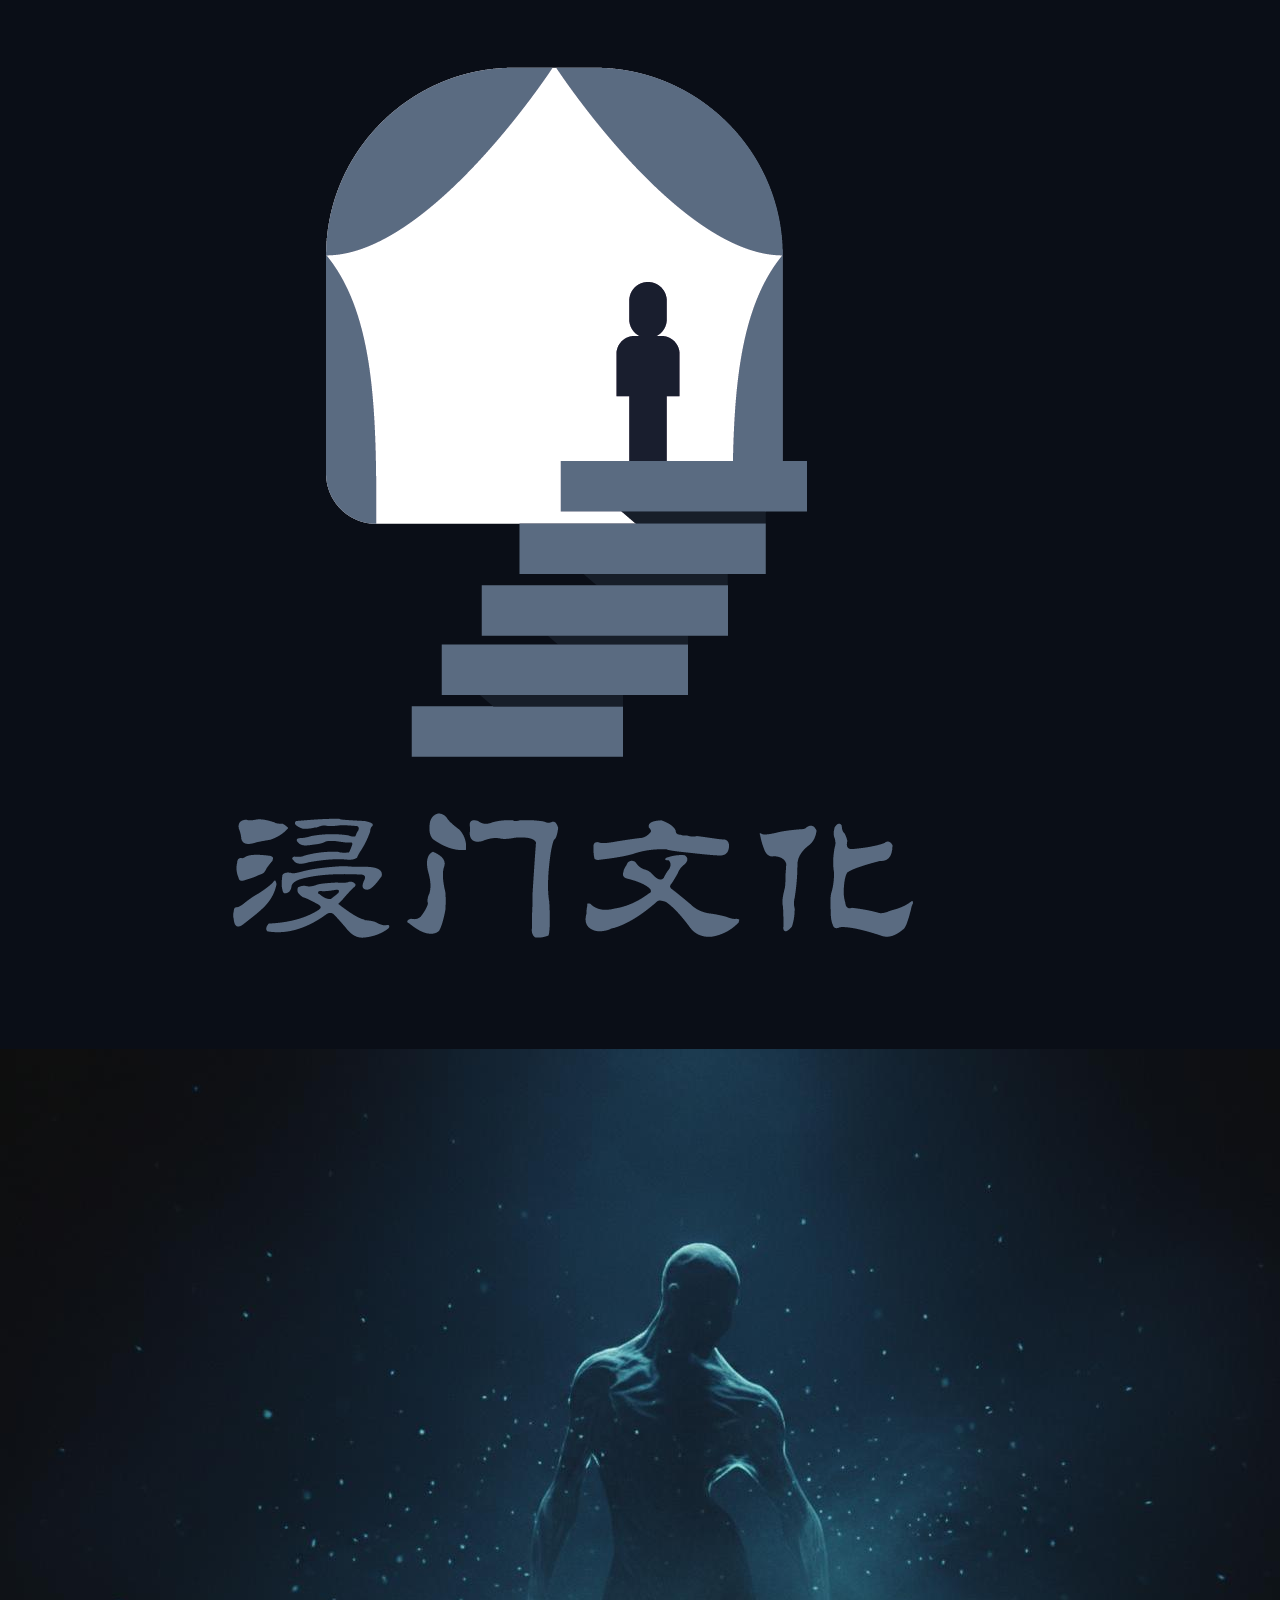
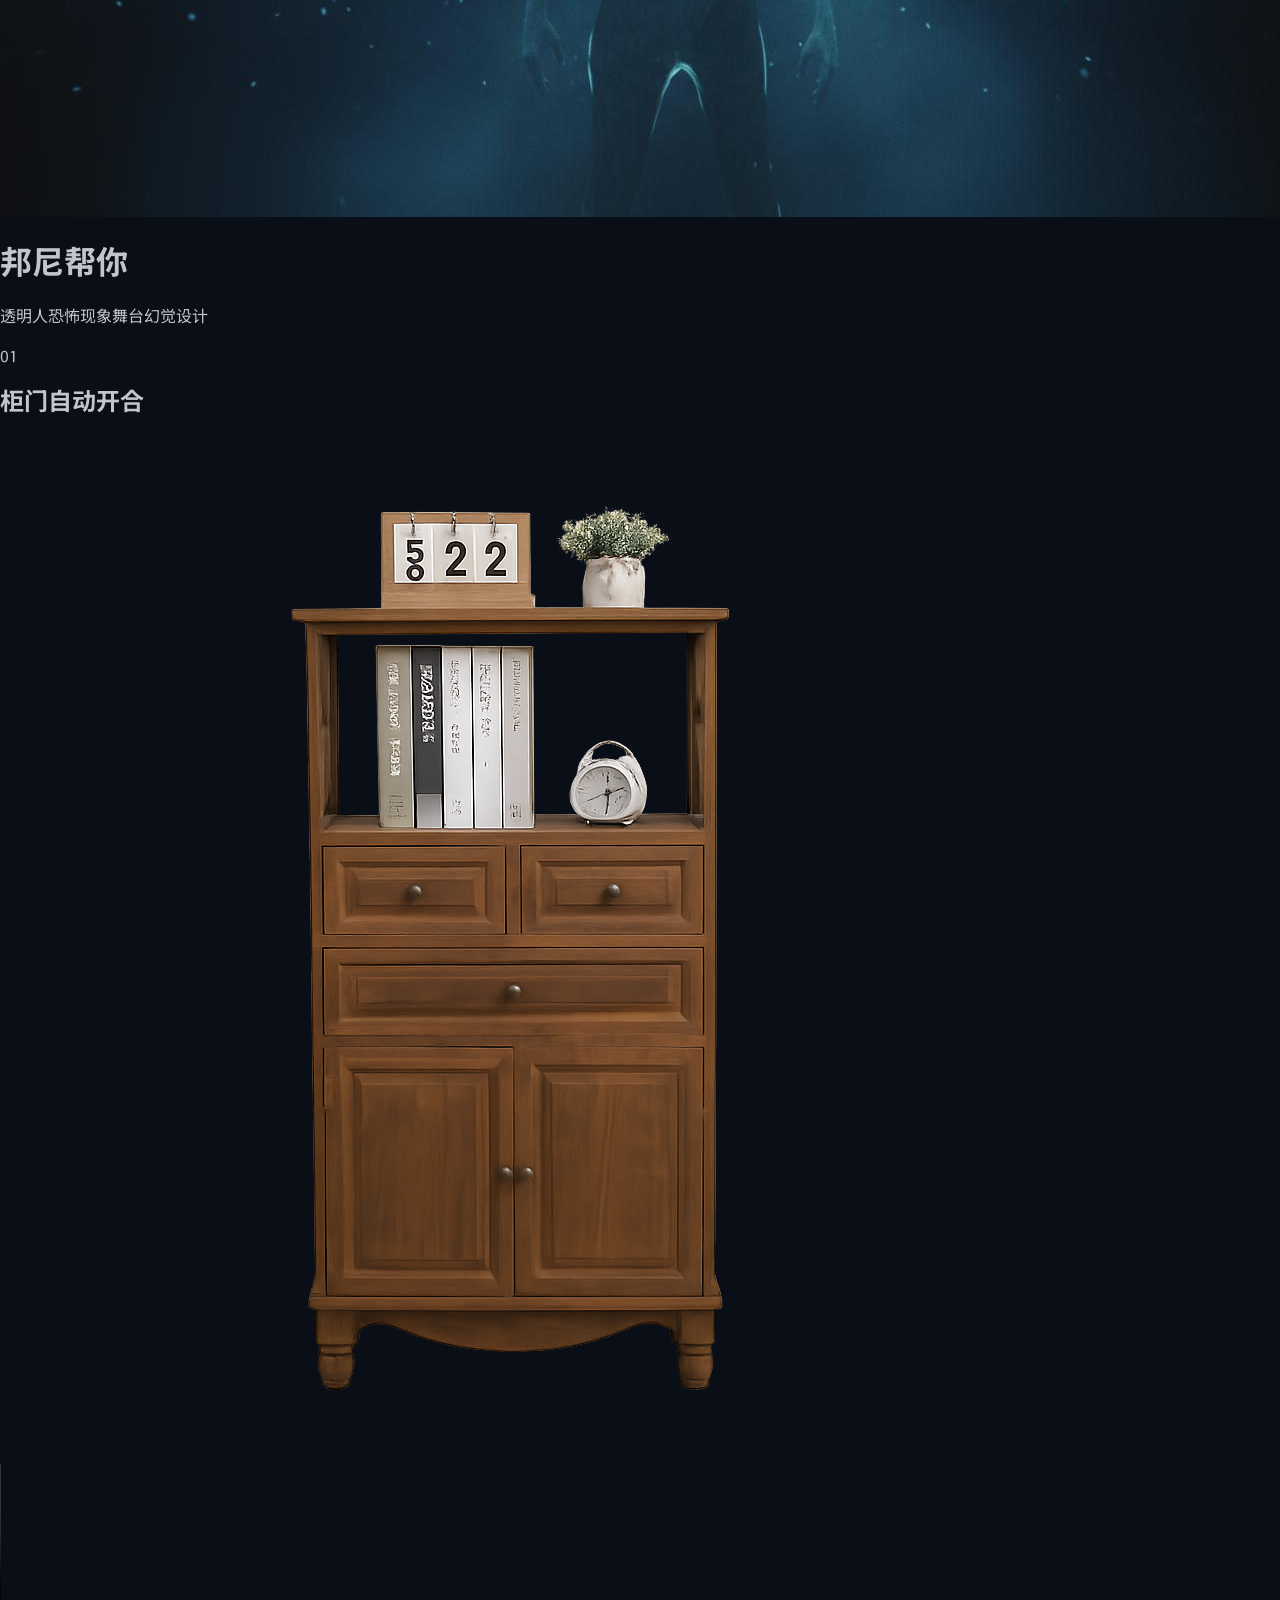
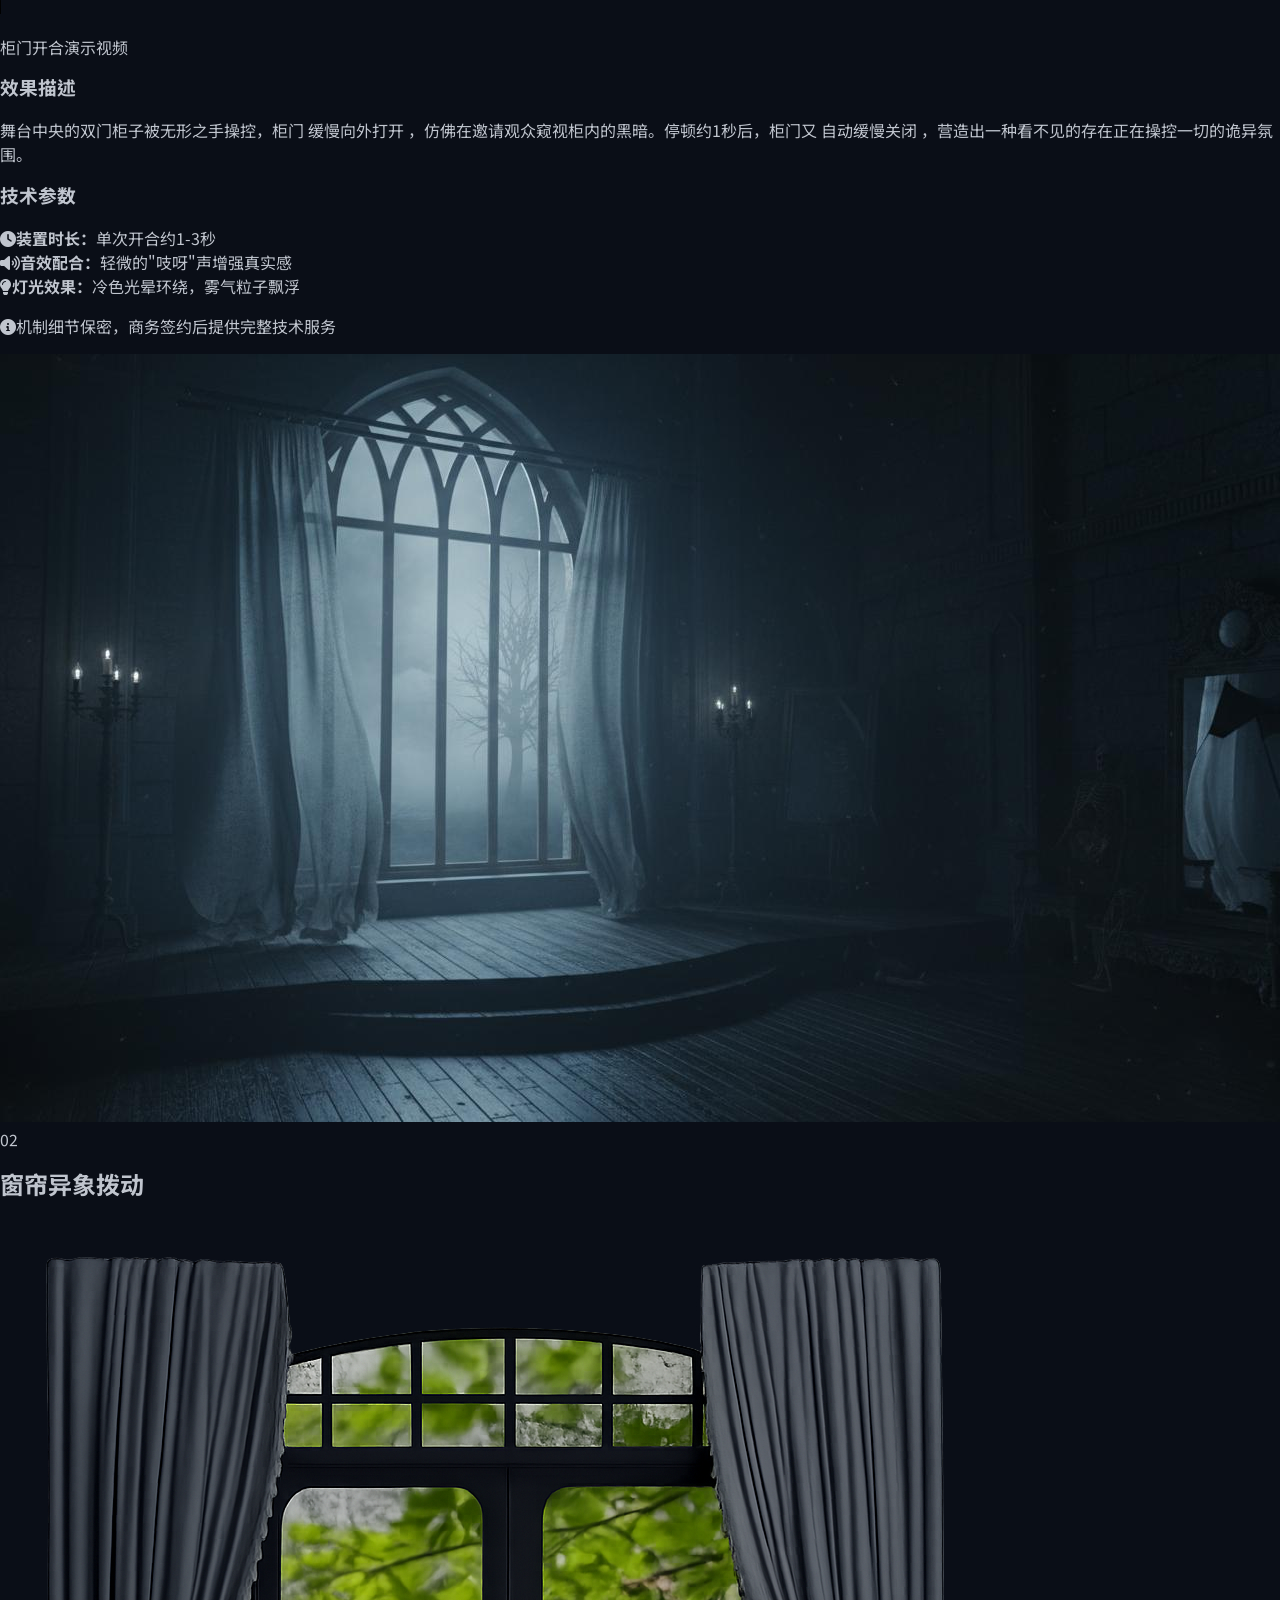
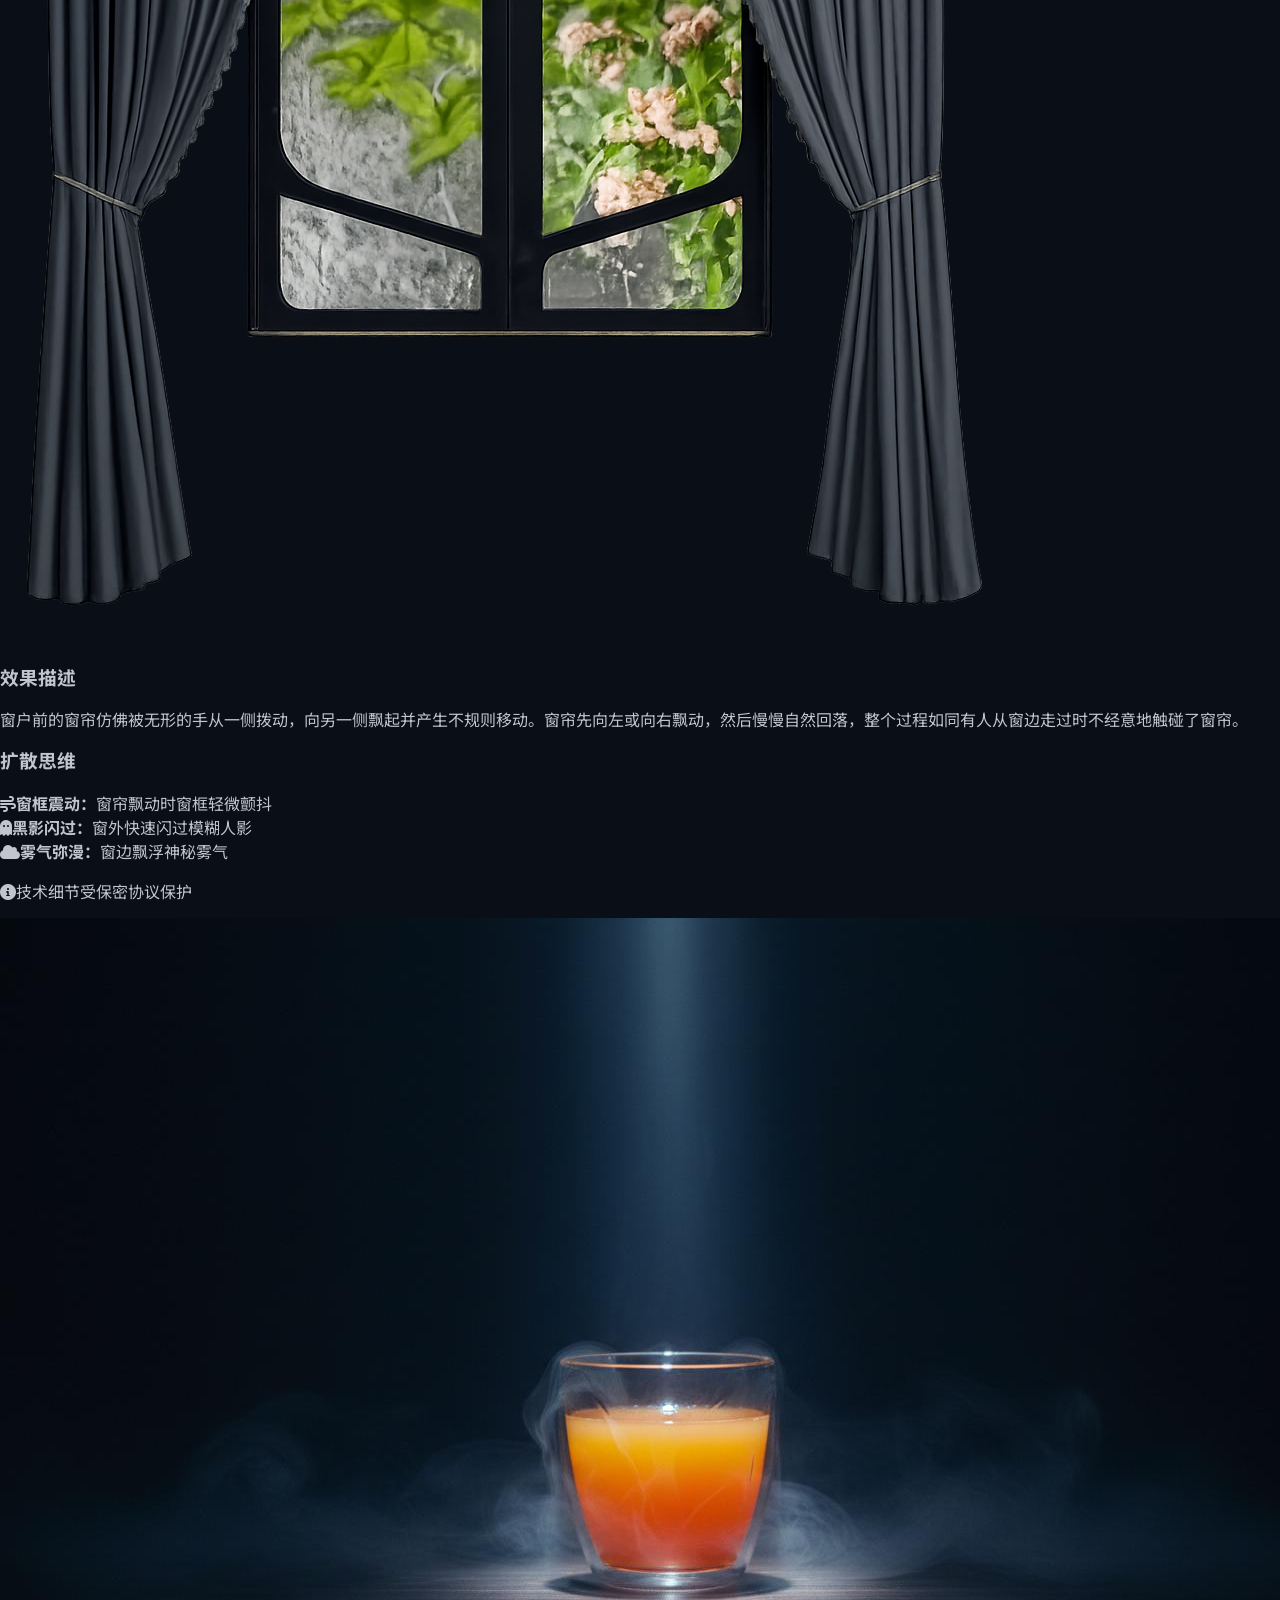
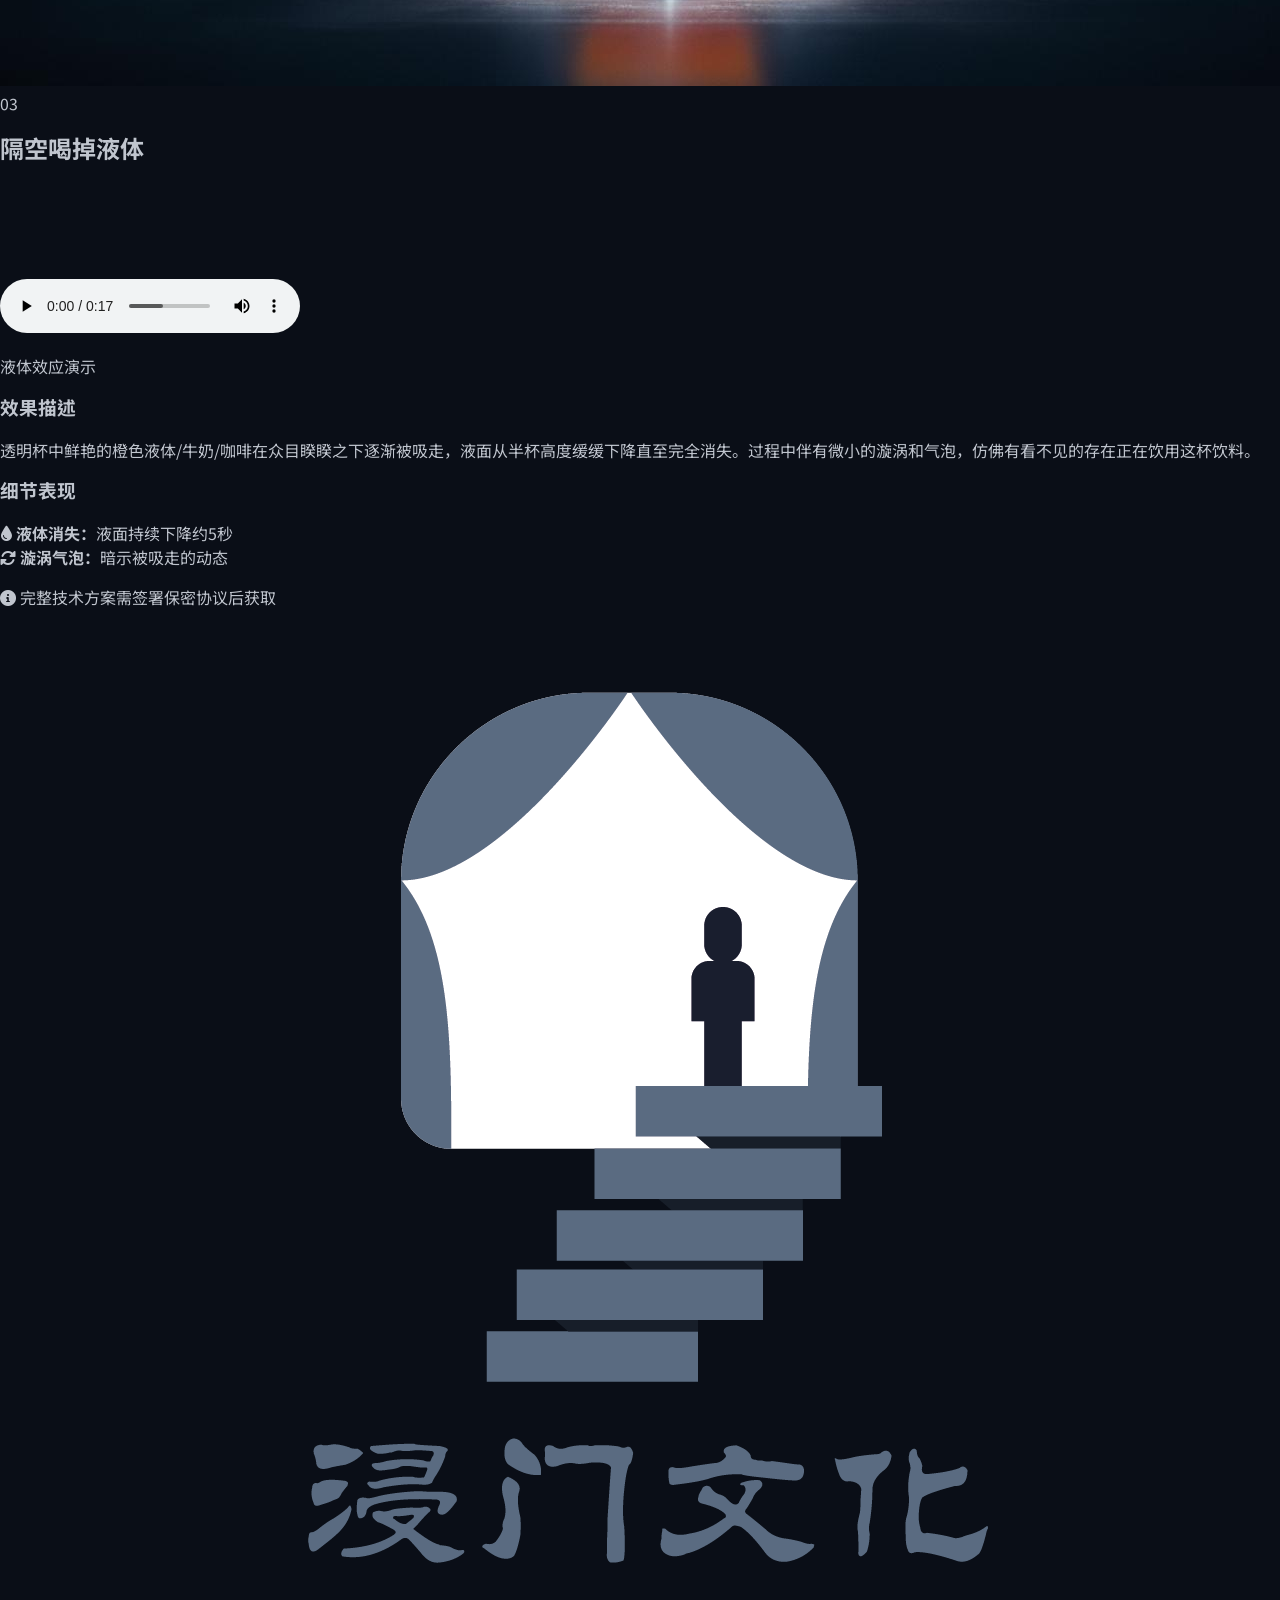
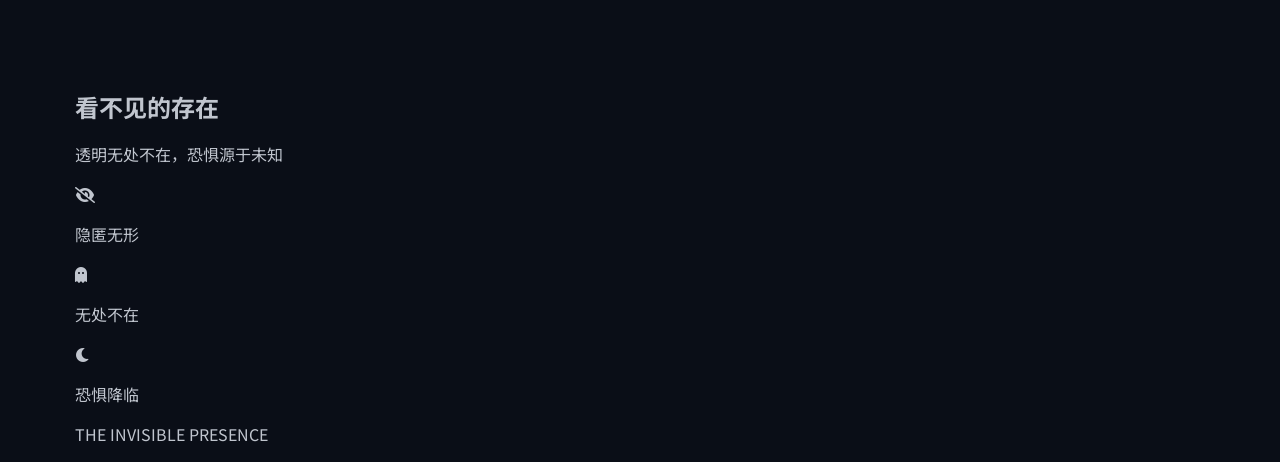
==== commit 6cadced7: "Update index.html" ====
--- a/project/index.html
+++ b/project/index.html
@@ -9,48 +9,31 @@
 <link href="https://fonts.googleapis.com/css2?family=Chiron+Hei+HK:wght@400;700&amp;family=Oranienbaum&amp;family=Noto+Sans+SC:wght@300;400;500;700&amp;family=Quattrocento+Sans:wght@400;700&amp;display=swap" rel="stylesheet"/>
 <link href="https://cdn.jsdelivr.net/npm/@fortawesome/fontawesome-free@6.0.0/css/all.min.css" rel="stylesheet"/>
 <script src="https://cdnjs.cloudflare.com/ajax/libs/gsap/3.12.2/gsap.min.js"></script>
-
+<style type="text/tailwindcss">
+        @layer utilities {
+            .ppt-slide {
+                @apply relative w-[1280px] h-[720px] mx-auto p-[40px] box-border overflow-hidden mb-[40px];
+            }
+        }
+    </style>
 <style>
-        /* Базовые сбросы */
-/* Базовые сбросы */
-* {
-  box-sizing: border-box;
-}
-
-body {
+        body {
+  background-color: #0A0E17 !important;  /* Тёмный фон, как у слайдов */
   margin: 0;
   padding: 0;
-  background-color: #0A0E17;
+  overflow-x: hidden; /* скрываем горизонтальную прокрутку */
+  width: 100%;
   min-height: 100vh;
   display: flex;
   flex-direction: column;
-  align-items: center;
-  width: 100%;
-  overflow-x: hidden;
-  overflow-y: auto;
+  align-items: center; /* центрируем содержимое по горизонтали */
 }
 
-/* Стили для каждого слайда */
+/* Чтобы слайды не вылезали за пределы body */
 .ppt-slide {
-  position: relative;
-  width: 100%;
-  max-width: 1280px;        /* не растягивается шире оригинала */
-  aspect-ratio: 1280 / 720; /* сохраняем пропорции 16:9 */
-  margin: 0 auto 40px auto; /* центрирование и нижний отступ */
-  padding: 40px;            /* внутренние отступы, как было */
-  overflow: hidden;         /* скрываем выходящее за границы */
-  background-color: #0A0E17; /* заливка на всякий случай */
+  max-width: 1280px; /* сохраняем максимальную ширину */
+  flex-shrink: 0; /* предотвращаем сжатие */
 }
-
-/* На маленьких экранах уменьшаем отступы, чтобы не съедать пространство */
-@media (max-width: 600px) {
-  .ppt-slide {
-    padding: 20px 15px;     /* уменьшенные отступы для мобильных */
-    margin-bottom: 20px;
-  }
-}
-
-/* Если браузер не поддерживает aspect-ratio, подстрахуемся скриптом */
         body {
             color: #C0C5CE;
             font-family: 'Noto Sans SC', sans-serif;
@@ -590,22 +573,39 @@
 </div>
 </div>
 </div>
-      <script>
+       <script>
   (function() {
-    function adjustSlides() {
+    function scaleSlides() {
       const slides = document.querySelectorAll('.ppt-slide');
+      const windowWidth = window.innerWidth;
+      const baseWidth = 1280; // оригинальная ширина слайда
+
       slides.forEach(slide => {
-        // Убедимся, что пропорции сохраняются, если aspect-ratio не поддерживается
-        if (!CSS.supports('aspect-ratio', '16 / 9')) {
-          const width = slide.offsetWidth;
-          slide.style.height = (width * 720 / 1280) + 'px';
-        }
+        // Сброс предыдущих трансформаций
+        slide.style.transform = '';
+        slide.style.margin = '';
+        slide.style.width = ''; // сбросим, если вдруг
+
+        // Вычисляем масштаб так, чтобы слайд всегда помещался по ширине
+        let scale = windowWidth / baseWidth;
+        // Не даём слайду стать больше оригинала на широких экранах (но на телефонах scale < 1)
+        scale = Math.min(scale, 1);
+
+        // Применяем масштабирование
+        slide.style.transform = `scale(${scale})`;
+        // Центрируем слайд по горизонтали
+        slide.style.marginLeft = 'auto';
+        slide.style.marginRight = 'auto';
       });
     }
-    window.addEventListener('load', adjustSlides);
-    window.addEventListener('resize', adjustSlides);
-    if (document.readyState !== 'loading') adjustSlides();
-    else document.addEventListener('DOMContentLoaded', adjustSlides);
+
+    // Ждём полной загрузки страницы
+    window.addEventListener('load', function() {
+      scaleSlides();
+      // Также добавим класс для body, чтобы убрать прокрутку
+      document.body.style.overflowX = 'hidden';
+    });
+    window.addEventListener('resize', scaleSlides);
   })();
 </script>
 </body>
